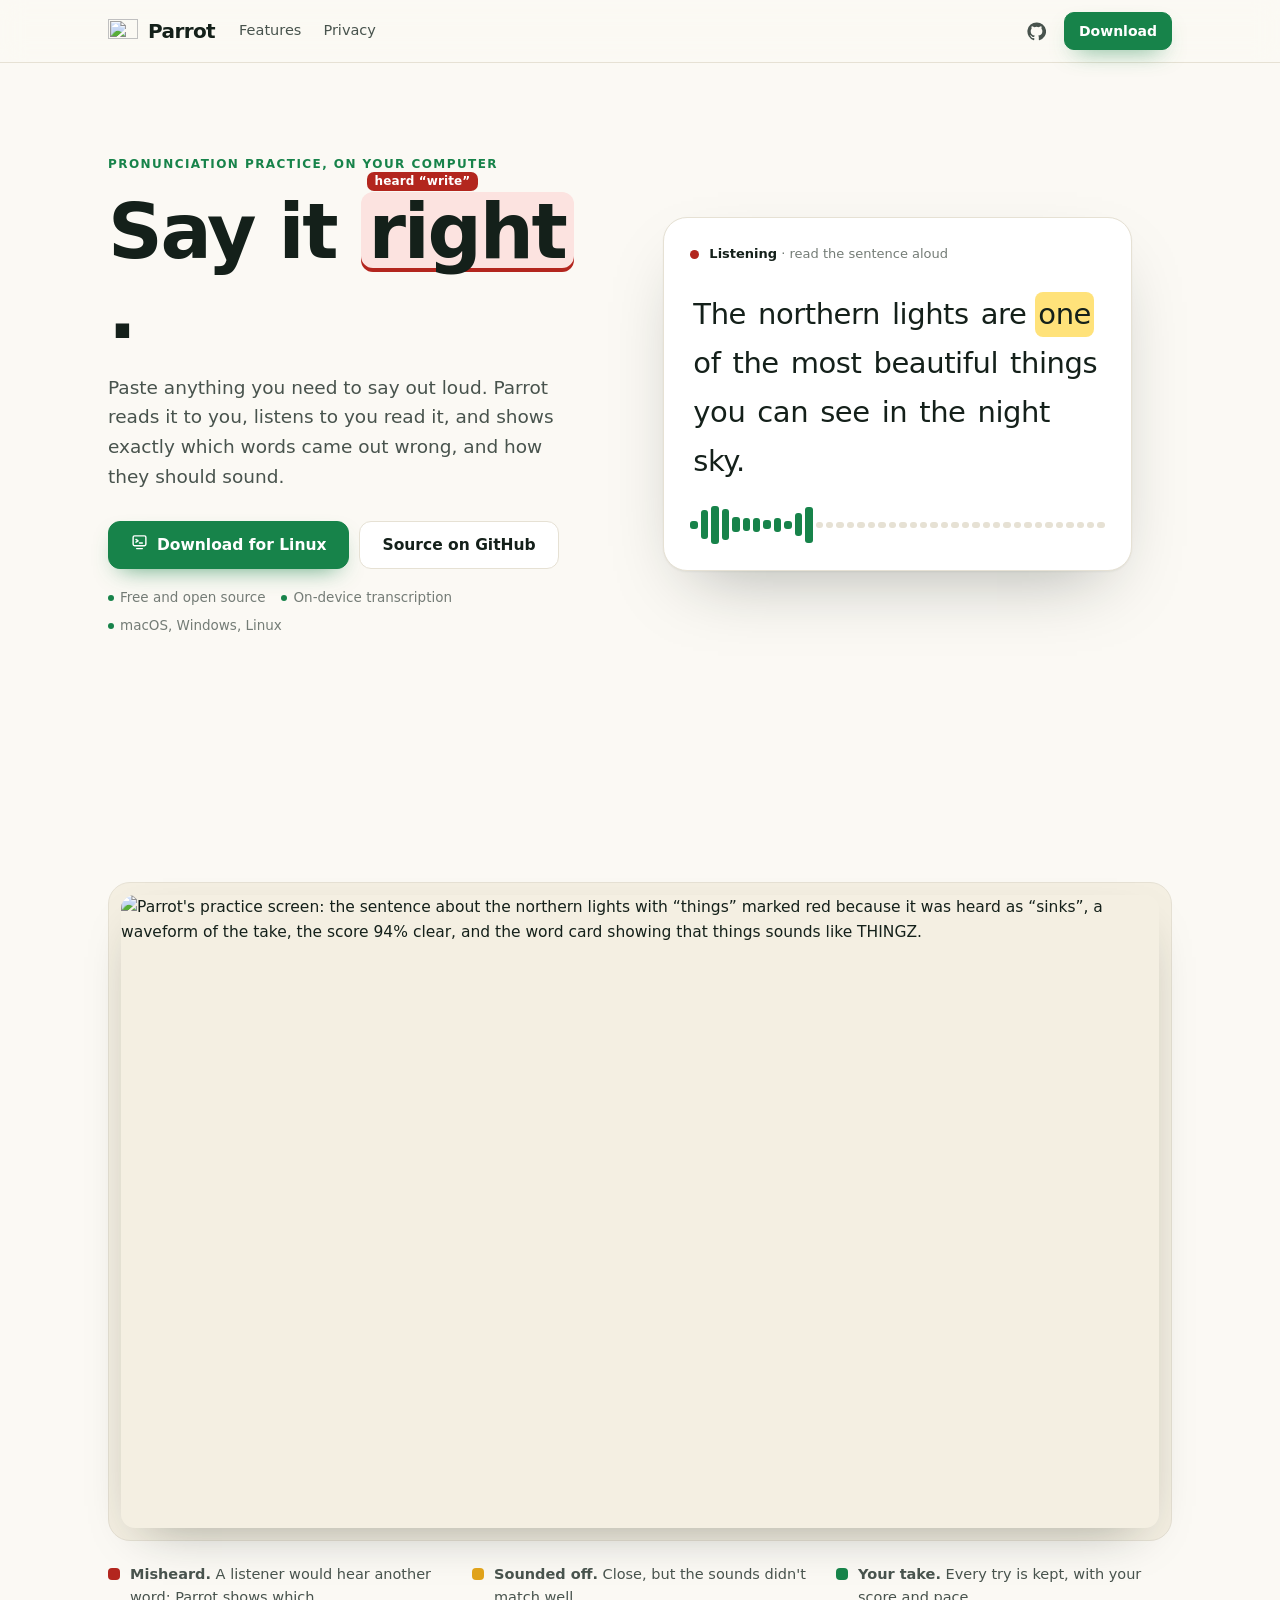
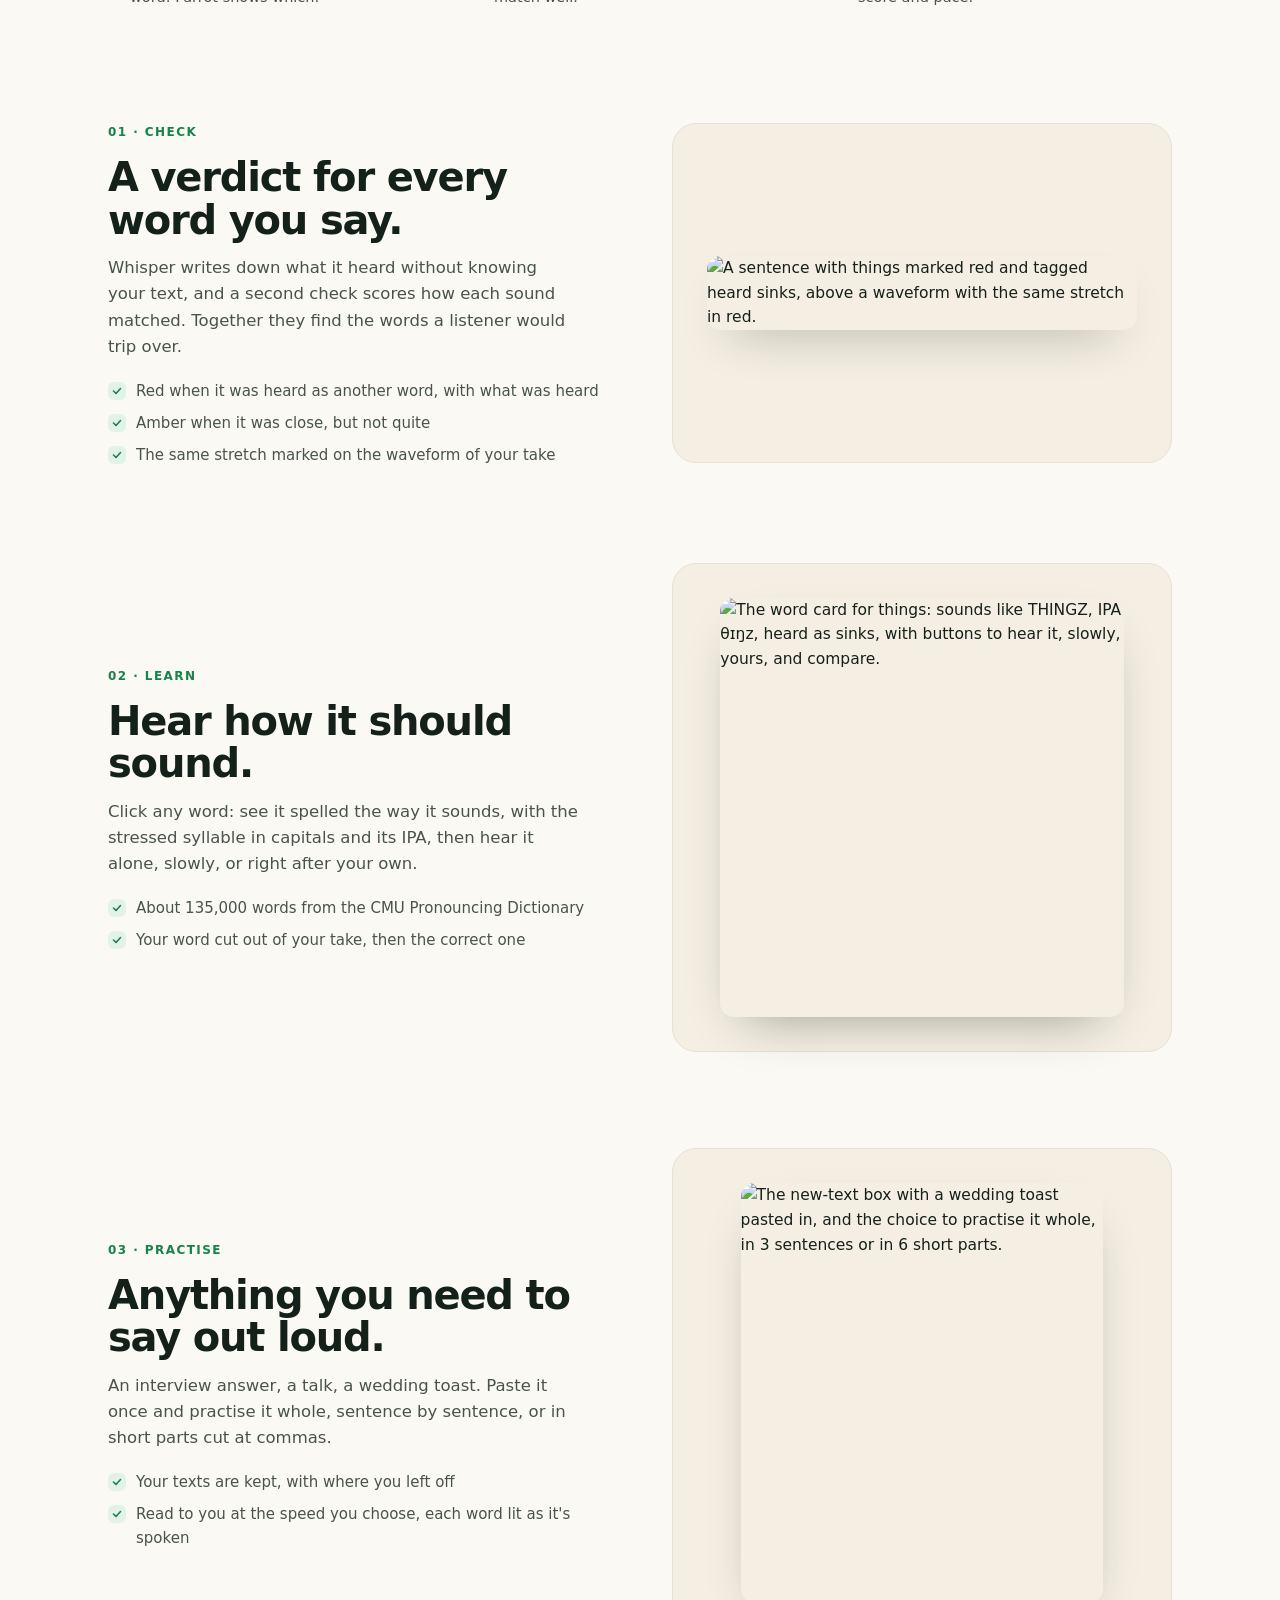
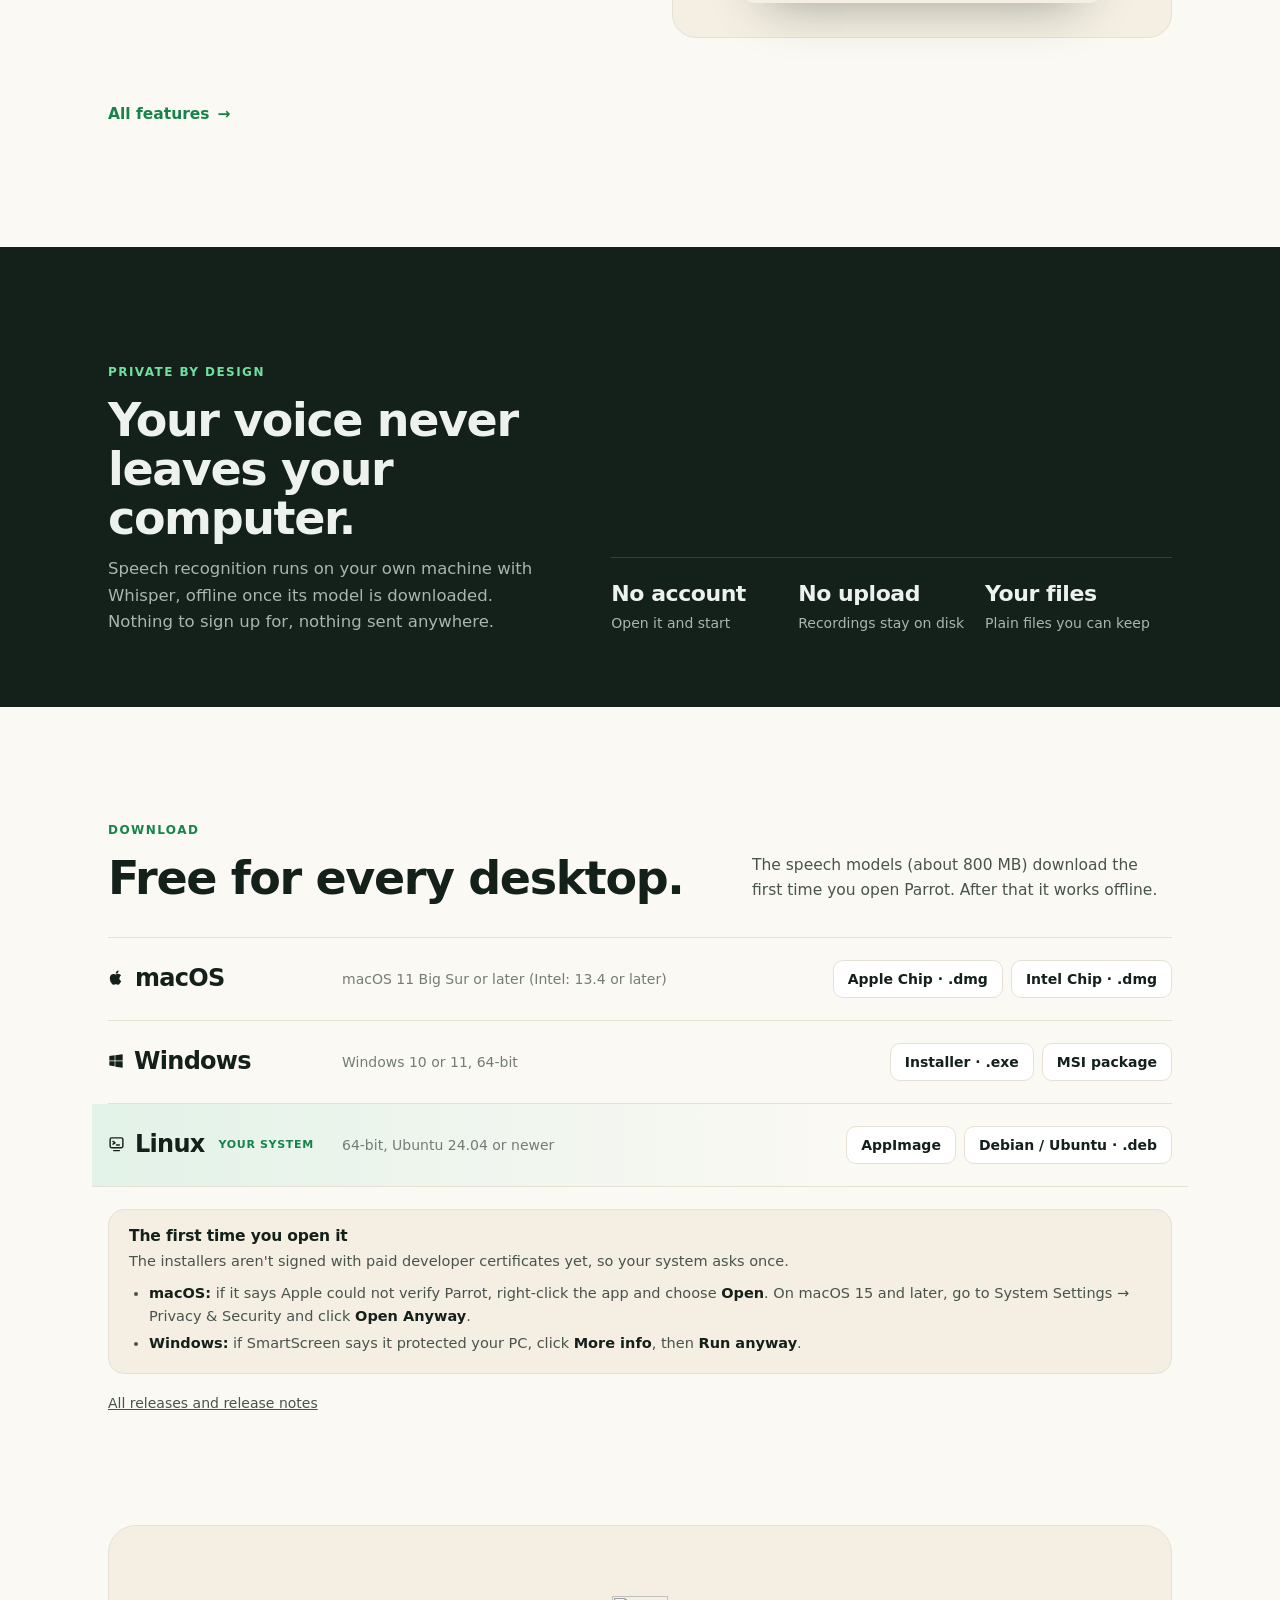
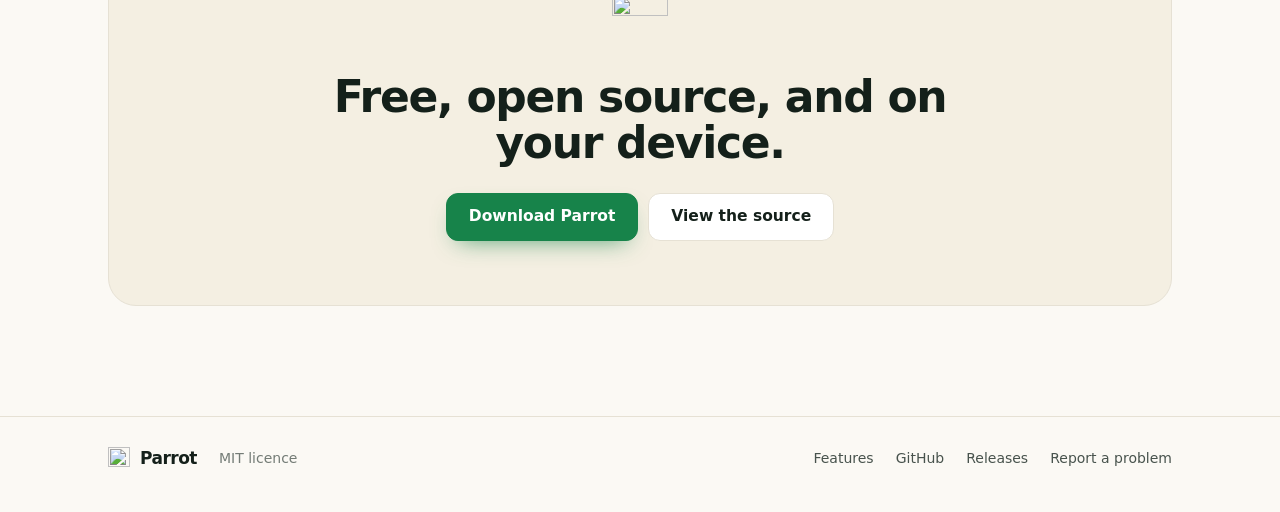
==== docs/index.html @ 2d0671bb "docs: Explain the first-open warnings on the site The installers are unsigned, so macOS Gatekeeper a" ====
<!doctype html>
<html lang="en">
<head>
<meta charset="utf-8">
<meta name="viewport" content="width=device-width, initial-scale=1">
<title>Parrot — say it right</title>
<meta name="description" content="Parrot is a free, open-source desktop app for practising spoken English. Paste any text, listen to it, read it aloud, and see which words came out wrong. On-device transcription, offline, on macOS, Windows and Linux.">
<meta property="og:title" content="Parrot — say it right">
<meta property="og:description" content="Read a text aloud and see which words came out wrong. Free, open source, on-device.">
<meta property="og:image" content="https://qwertymuzaffar.github.io/parrot/practice.webp">
<link rel="icon" type="image/png" href="favicon.png">
<link rel="apple-touch-icon" href="apple-touch-icon.png">
<link rel="preload" href="fonts/dm-sans.woff2" as="font" type="font/woff2" crossorigin>
<link rel="stylesheet" href="site.css?v=3">
</head>
<body>
<header class="nav">
  <div class="wrap">
    <a class="brand" href="./"><img src="logo.svg" width="30" height="30" alt=""> Parrot</a>
    <nav class="links" aria-label="Main">
      <a href="features/">Features</a>
      <a href="#private">Privacy</a>
    </nav>
    <div class="end">
      <a class="icon-link" href="https://github.com/qwertymuzaffar/parrot" aria-label="Parrot on GitHub">
        <svg width="19" height="19" viewBox="0 0 24 24" fill="currentColor" aria-hidden="true"><path d="M12 .5a11.5 11.5 0 0 0-3.64 22.41c.58.1.79-.25.79-.56v-2c-3.2.7-3.88-1.37-3.88-1.37-.53-1.33-1.28-1.69-1.28-1.69-1.05-.71.08-.7.08-.7 1.16.08 1.77 1.19 1.77 1.19 1.03 1.77 2.71 1.26 3.37.96.1-.75.4-1.26.73-1.55-2.56-.29-5.25-1.28-5.25-5.69 0-1.26.45-2.29 1.19-3.1-.12-.29-.52-1.46.11-3.05 0 0 .97-.31 3.17 1.18a11 11 0 0 1 5.77 0c2.2-1.49 3.17-1.18 3.17-1.18.63 1.59.23 2.76.11 3.05.74.81 1.19 1.84 1.19 3.1 0 4.42-2.69 5.39-5.26 5.68.41.36.78 1.06.78 2.14v3.17c0 .31.21.67.8.56A11.5 11.5 0 0 0 12 .5z"/></svg>
      </a>
      <a class="btn green small" href="#download">Download</a>
    </div>
  </div>
</header>

<main>
  <div class="wrap">
    <div class="hero">
      <div>
        <span class="eyebrow">Pronunciation practice, on your computer</span>
        <h1>Say it <span class="mark"><small>heard “write”</small>right</span>.</h1>
        <p class="sub">Paste anything you need to say out loud. Parrot reads it to you, listens to you read it, and shows exactly which words came out wrong, and how they should sound.</p>
        <div class="actions">
          <a class="btn green" id="main-download" href="#download"><span id="main-icon"></span><span id="main-label">Download Parrot</span></a>
          <a class="btn" href="https://github.com/qwertymuzaffar/parrot">Source on GitHub</a>
        </div>
        <div class="meta">
          <span><i></i>Free and open source</span>
          <span><i></i>On-device transcription</span>
          <span><i></i>macOS, Windows, Linux</span>
        </div>
      </div>

      <figure class="demo" id="demo" aria-label="A demo: a sentence is read aloud, the word things is heard as sinks and marked red, and Parrot shows that it sounds like THINGZ.">
        <div class="top">
          <span class="dot"></span>
          <span id="demo-status"><b>Listening</b> · read the sentence aloud</span>
          <span class="grow"></span>
          <span class="ring"><svg width="22" height="22" viewBox="0 0 36 36" aria-hidden="true"><circle cx="18" cy="18" r="15" fill="none" stroke="currentColor" stroke-opacity="0.15" stroke-width="4"/><circle id="demo-arc" cx="18" cy="18" r="15" fill="none" stroke="currentColor" stroke-width="4" stroke-linecap="round" stroke-dasharray="0 94.2" transform="rotate(-90 18 18)"/></svg><span id="demo-score">0%</span> clear</span>
        </div>
        <p class="sentence" id="demo-sentence"></p>
        <div class="bars" id="demo-bars" aria-hidden="true"></div>
        <div class="card" id="demo-card">
          <div class="h"><b>things</b><span class="pill">misheard</span></div>
          <div class="k">Sounds like</div>
          <div class="s"><strong>THINGZ</strong></div>
          <div class="ipa">/ˈθɪŋz/ · heard as “sinks”</div>
          <button type="button" id="demo-hear"><svg width="15" height="15" viewBox="0 0 24 24" fill="none" stroke="currentColor" stroke-width="2.2" stroke-linecap="round" stroke-linejoin="round" aria-hidden="true"><path d="M11 5 6 9H3v6h3l5 4z"/><path d="M15.5 8.5a5 5 0 0 1 0 7"/></svg> Hear it</button>
        </div>
      </figure>
    </div>
  </div>

  <div class="wave" aria-hidden="true"></div>

  <div class="wrap">
    <section class="shot">
      <div class="frame">
        <img src="practice.webp" width="2560" height="1560" alt="Parrot's practice screen: the sentence about the northern lights with “things” marked red because it was heard as “sinks”, a waveform of the take, the score 94% clear, and the word card showing that things sounds like THINGZ.">
      </div>
      <div class="legend">
        <div><i class="r"></i><span><b>Misheard.</b> A listener would hear another word: Parrot shows which.</span></div>
        <div><i class="a"></i><span><b>Sounded off.</b> Close, but the sounds didn't match well.</span></div>
        <div><i class="g"></i><span><b>Your take.</b> Every try is kept, with your score and pace.</span></div>
      </div>
    </section>

    <div class="rows">
      <div class="row">
        <div>
          <span class="eyebrow">01 · Check</span>
          <h2>A verdict for every word you say.</h2>
          <p>Whisper writes down what it heard without knowing your text, and a second check scores how each sound matched. Together they find the words a listener would trip over.</p>
          <ul>
            <li>Red when it was heard as another word, with what was heard</li>
            <li>Amber when it was close, but not quite</li>
            <li>The same stretch marked on the waveform of your take</li>
          </ul>
        </div>
        <div class="pic"><img src="features/words.webp" width="1194 1164" height="" alt="A sentence with things marked red and tagged heard sinks, above a waveform with the same stretch in red." loading="lazy"></div>
      </div>

      <div class="row flip">
        <div>
          <span class="eyebrow">02 · Learn</span>
          <h2>Hear how it should sound.</h2>
          <p>Click any word: see it spelled the way it sounds, with the stressed syllable in capitals and its IPA, then hear it alone, slowly, or right after your own.</p>
          <ul>
            <li>About 135,000 words from the CMU Pronouncing Dictionary</li>
            <li>Your word cut out of your take, then the correct one</li>
          </ul>
        </div>
        <div class="pic"><img src="features/sounds.webp" width="1014" height="1056" alt="The word card for things: sounds like THINGZ, IPA θɪŋz, heard as sinks, with buttons to hear it, slowly, yours, and compare." loading="lazy"></div>
      </div>

      <div class="row">
        <div>
          <span class="eyebrow">03 · Practise</span>
          <h2>Anything you need to say out loud.</h2>
          <p>An interview answer, a talk, a wedding toast. Paste it once and practise it whole, sentence by sentence, or in short parts cut at commas.</p>
          <ul>
            <li>Your texts are kept, with where you left off</li>
            <li>Read to you at the speed you choose, each word lit as it's spoken</li>
          </ul>
        </div>
        <div class="pic"><img src="features/texts.webp" width="1332" height="1542" alt="The new-text box with a wedding toast pasted in, and the choice to practise it whole, in 3 sentences or in 6 short parts." loading="lazy"></div>
      </div>
    </div>
    <a class="more" href="features/">All features <span aria-hidden="true">→</span></a>
  </div>

  <section class="band" id="private">
    <div class="wave" aria-hidden="true"></div>
    <div class="wrap">
      <div>
        <span class="eyebrow">Private by design</span>
        <h2>Your voice never leaves your computer.</h2>
        <p>Speech recognition runs on your own machine with Whisper, offline once its model is downloaded. Nothing to sign up for, nothing sent anywhere.</p>
      </div>
      <div class="facts">
        <div><b>No account</b><span>Open it and start</span></div>
        <div><b>No upload</b><span>Recordings stay on disk</span></div>
        <div><b>Your files</b><span>Plain files you can keep</span></div>
      </div>
    </div>
  </section>

  <div class="wrap">
    <section class="download" id="download">
      <div class="head">
        <div>
          <span class="eyebrow">Download</span>
          <h2>Free for every desktop.</h2>
        </div>
        <p>The speech models (about 800 MB) download the first time you open Parrot. After that it works offline.</p>
      </div>
      <div class="os-list">
        <div class="os-row" data-os="mac">
          <h3><span data-icon="mac"></span>macOS<span class="you">your system</span></h3>
          <span class="req">macOS 11 Big Sur or later (Intel: 13.4 or later)</span>
          <span class="files">
            <a class="btn small" data-asset="mac-arm" href="https://github.com/qwertymuzaffar/parrot/releases/latest/download/Parrot-macOS-Apple-chip.dmg" download>Apple Chip · .dmg</a>
            <a class="btn small" data-asset="mac-intel" href="https://github.com/qwertymuzaffar/parrot/releases/latest/download/Parrot-macOS-Intel.dmg" download>Intel Chip · .dmg</a>
          </span>
        </div>
        <div class="os-row" data-os="windows">
          <h3><span data-icon="windows"></span>Windows<span class="you">your system</span></h3>
          <span class="req">Windows 10 or 11, 64-bit</span>
          <span class="files">
            <a class="btn small" data-asset="win-exe" href="https://github.com/qwertymuzaffar/parrot/releases/latest/download/Parrot-Windows-setup.exe" download>Installer · .exe</a>
            <a class="btn small" data-asset="win-msi" href="https://github.com/qwertymuzaffar/parrot/releases/latest/download/Parrot-Windows.msi" download>MSI package</a>
          </span>
        </div>
        <div class="os-row" data-os="linux">
          <h3><span data-icon="linux"></span>Linux<span class="you">your system</span></h3>
          <span class="req">64-bit, Ubuntu 24.04 or newer</span>
          <span class="files">
            <a class="btn small" data-asset="linux-appimage" href="https://github.com/qwertymuzaffar/parrot/releases/latest/download/Parrot-Linux.AppImage" download>AppImage</a>
            <a class="btn small" data-asset="linux-deb" href="https://github.com/qwertymuzaffar/parrot/releases/latest/download/Parrot-Linux.deb" download>Debian / Ubuntu · .deb</a>
          </span>
        </div>
      </div>
      <div class="first-open">
        <h3>The first time you open it</h3>
        <p>The installers aren't signed with paid developer certificates yet, so your system asks once.</p>
        <ul>
          <li><b>macOS:</b> if it says Apple could not verify Parrot, right-click the app and choose <b>Open</b>. On macOS 15 and later, go to System Settings → Privacy &amp; Security and click <b>Open Anyway</b>.</li>
          <li><b>Windows:</b> if SmartScreen says it protected your PC, click <b>More info</b>, then <b>Run anyway</b>.</li>
        </ul>
      </div>
      <p class="release-note" id="release-note">All releases and source code are on <a href="https://github.com/qwertymuzaffar/parrot/releases">GitHub</a>.</p>
    </section>

    <div class="closing">
      <img src="logo.svg" width="56" height="56" alt="">
      <h2>Free, open source, and on your device.</h2>
      <div class="actions">
        <a class="btn green" href="#download">Download Parrot</a>
        <a class="btn" href="https://github.com/qwertymuzaffar/parrot">View the source</a>
      </div>
    </div>
  </div>
</main>

<footer>
  <div class="wrap">
    <a class="brand" href="./"><img src="logo.svg" width="22" height="22" alt=""> Parrot</a>
    <span>MIT licence</span>
    <span class="grow"></span>
    <a href="features/">Features</a>
    <a href="https://github.com/qwertymuzaffar/parrot">GitHub</a>
    <a href="https://github.com/qwertymuzaffar/parrot/releases">Releases</a>
    <a href="https://github.com/qwertymuzaffar/parrot/issues">Report a problem</a>
  </div>
</footer>

<script>
// The live demo: a try of one sentence, played on a loop. Click a word (or Hear it) to hear it.
(function () {
  var text = 'The northern lights are one of the most beautiful things you can see in the night sky.'.split(' ');
  var WRONG = 9, OFF = 8, N = 40;
  var demo = document.getElementById('demo');
  var sentence = document.getElementById('demo-sentence');
  var bars = document.getElementById('demo-bars');
  var status = document.getElementById('demo-status');
  var arc = document.getElementById('demo-arc');
  var score = document.getElementById('demo-score');
  var words = text.map(function (w, i) {
    var s = document.createElement('span');
    s.className = 'w';
    s.textContent = w;
    if (i === WRONG) { var t = document.createElement('span'); t.className = 'tag'; t.textContent = 'heard “sinks”'; s.appendChild(t); }
    s.onclick = function () { say(w.replace(/[.,]/g, '')); };
    sentence.appendChild(s);
    return s;
  });
  var bar = [];
  for (var i = 0; i < N; i++) { var b = document.createElement('span'); bars.appendChild(b); bar.push(b); }
  function say(w) {
    if (!('speechSynthesis' in window)) return;
    speechSynthesis.cancel();
    var u = new SpeechSynthesisUtterance(w); u.lang = 'en-US'; u.rate = 0.85;
    speechSynthesis.speak(u);
  }
  document.getElementById('demo-hear').onclick = function () { say('things'); };

  var timers = [];
  function later(ms, f) { timers.push(setTimeout(f, ms)); }
  var final = bar.map(function (_, i) { return 8 + Math.round(Math.abs(Math.sin(i * 0.7) * Math.cos(i * 0.23)) * 34); });

  function showResult() {
    demo.classList.add('done');
    words.forEach(function (w) { w.classList.remove('now'); });
    words[OFF].classList.add('unclear');
    words[WRONG].classList.add('wrong');
    bar.forEach(function (b, i) {
      b.style.height = final[i] + 'px';
      b.className = i >= 18 && i <= 20 ? 'bad' : i >= 15 && i <= 17 ? 'off' : 'took';
    });
    status.innerHTML = '<b>Your take</b> · 157 words a minute';
    var p = 0;
    var tick = setInterval(function () {
      p = Math.min(94, p + 4);
      score.textContent = p + '%';
      arc.setAttribute('stroke-dasharray', (94.2 * p / 100).toFixed(1) + ' 94.2');
      if (p >= 94) clearInterval(tick);
    }, 30);
  }

  function play() {
    timers.forEach(clearTimeout); timers = [];
    demo.classList.remove('done', 'carded');
    words.forEach(function (w) { w.className = 'w'; });
    bar.forEach(function (b) { b.className = ''; b.style.height = '6px'; });
    status.innerHTML = '<b>Listening</b> · read the sentence aloud';
    score.textContent = '0%'; arc.setAttribute('stroke-dasharray', '0 94.2');
    var step = 330;
    words.forEach(function (w, i) {
      later(600 + i * step, function () {
        words.forEach(function (x) { x.classList.remove('now'); });
        w.classList.add('now');
        var upto = Math.round(((i + 1) / words.length) * N);
        for (var k = 0; k < upto; k++) { bar[k].className = 'live'; bar[k].style.height = final[k] + 'px'; }
      });
    });
    var end = 600 + words.length * step;
    later(end, function () { words.forEach(function (x) { x.classList.remove('now'); }); status.innerHTML = '<b>Checking</b> · listening to your take…'; });
    later(end + 900, showResult);
    later(end + 2000, function () { demo.classList.add('carded'); });
    later(end + 8000, play);
  }

  if (window.matchMedia('(prefers-reduced-motion: reduce)').matches) { showResult(); demo.classList.add('carded'); }
  else play();
})();

// The download buttons follow the visitor's system. Each links to a fixed file name in the latest release (the release
// workflow uploads them), so downloads work without asking the GitHub API first.
(function () {
  var icons = {
    mac: '<svg width="17" height="17" viewBox="0 0 24 24" fill="currentColor" aria-hidden="true"><path d="M16.4 12.8c0-2.6 2.1-3.8 2.2-3.9-1.2-1.8-3.1-2-3.7-2-1.6-.2-3.1.9-3.9.9-.8 0-2-.9-3.4-.9-1.7 0-3.3 1-4.2 2.6-1.8 3.1-.5 7.7 1.3 10.2.8 1.2 1.8 2.6 3.1 2.5 1.3-.1 1.7-.8 3.2-.8s1.9.8 3.2.8c1.3 0 2.2-1.2 3-2.4.9-1.4 1.3-2.7 1.3-2.8 0 0-2.6-1-2.6-4.2zM13.9 5.2c.7-.8 1.2-2 1-3.2-1 .1-2.2.7-2.9 1.5-.6.7-1.2 1.9-1.1 3 1.2.1 2.3-.5 3-1.3z"/></svg>',
    windows: '<svg width="16" height="16" viewBox="0 0 24 24" fill="currentColor" aria-hidden="true"><path d="M2 4.5 10 3.4v7.8H2zM11 3.3 22 2v9.2H11zM2 12.2h8V20l-8-1.1zM11 12.2h11V22l-11-1.5z"/></svg>',
    linux: '<svg width="17" height="17" viewBox="0 0 24 24" fill="none" stroke="currentColor" stroke-width="2" stroke-linecap="round" stroke-linejoin="round" aria-hidden="true"><rect x="3" y="4" width="18" height="14" rx="2"/><path d="m7 9 3 2-3 2M12 14h4M8 22h8"/></svg>'
  };
  var names = { mac: 'macOS', windows: 'Windows', linux: 'Linux' };
  document.querySelectorAll('[data-icon]').forEach(function (el) { el.innerHTML = icons[el.dataset.icon]; });
  var ua = navigator.userAgent;
  var os = /Win/i.test(ua) ? 'windows' : /Linux|X11/i.test(ua) && !/Android/i.test(ua) ? 'linux' : 'mac';
  document.querySelectorAll('.os-row').forEach(function (r) { r.classList.toggle('me', r.dataset.os === os); });
  document.getElementById('main-icon').innerHTML = icons[os];
  document.getElementById('main-label').textContent = 'Download for ' + names[os];

  var mine = document.querySelector('.os-row[data-os="' + os + '"] a[data-asset][href]');
  if (mine) { document.getElementById('main-download').href = mine.href; document.getElementById('main-download').setAttribute('download', ''); }

  fetch('https://api.github.com/repos/qwertymuzaffar/parrot/releases/latest')
    .then(function (r) { if (!r.ok) throw new Error(r.status); return r.json(); })
    .then(function (rel) {
      document.getElementById('release-note').innerHTML = 'Version ' + rel.tag_name.replace(/^v/, '') + ', released ' +
        new Date(rel.published_at).toLocaleDateString(undefined, { day: 'numeric', month: 'long', year: 'numeric' }) +
        ' · <a href="' + rel.html_url + '">Release notes</a> · <a href="https://github.com/qwertymuzaffar/parrot/releases">All releases</a>';
    })
    .catch(function () {
      document.getElementById('release-note').innerHTML = '<a href="https://github.com/qwertymuzaffar/parrot/releases">All releases and release notes</a>';
    });
})();
</script>
</body>
</html>
---- docs/site.css ----
/* Parrot's site. The look comes from the logo: the cream of its tile, its green sound bars, and the red of a word
   that came out wrong. Quiet type (DM Sans, served with the site: no third-party requests), thin lines and one
   strong button; the product shows itself in a live demo. */

@font-face {
  font-family: 'DM Sans';
  src: url('fonts/dm-sans.woff2') format('woff2');
  font-weight: 100 1000;
  font-display: swap;
}

:root {
  --bg: #fbf9f4;
  --cream: #f4efe2;
  --surface: #ffffff;
  --ink: #14201a;
  --ink-2: #48534d;
  --muted: #747c76;
  --line: #e6e1d4;
  --green: #17834a;
  --green-ink: #ffffff;
  --green-soft: #e3f2e8;
  --red: #b3261e;
  --red-soft: #fce3e0;
  --amber: #e0a21a;
  --amber-soft: #fdf0cf;
  --now: #ffe27a;
  --band: #14201a;
  --band-ink: #eef2ee;
  --band-2: #a9b6ae;
  --display: 'DM Sans', system-ui, sans-serif;
  --font: 'DM Sans', system-ui, -apple-system, sans-serif;
  --mono: ui-monospace, SFMono-Regular, Menlo, monospace;
  color-scheme: light;
}
@media (prefers-color-scheme: dark) {
  :root {
    --bg: #0f1411;
    --cream: #161c18;
    --surface: #1b221d;
    --ink: #ecefec;
    --ink-2: #b6bfb9;
    --muted: #8a938d;
    --line: #2a322d;
    --green: #3cc777;
    --green-ink: #06200f;
    --green-soft: #16301f;
    --red: #ff8a80;
    --red-soft: #401b18;
    --amber: #e0a21a;
    --amber-soft: #3a2c0e;
    --band: #0a0d0b;
    --band-ink: #ecefec;
    --band-2: #8a938d;
    color-scheme: dark;
  }
}

* { box-sizing: border-box; }
html { scroll-behavior: smooth; }
body { margin: 0; background: var(--bg); color: var(--ink); font: 15.5px/1.6 var(--font); -webkit-font-smoothing: antialiased; }
a { color: inherit; }
img { display: block; max-width: 100%; height: auto; }
h1, h2, h3 { font-family: var(--display); font-weight: 600; letter-spacing: -0.03em; margin: 0; line-height: 1.06; }
.wrap { max-width: 1120px; margin: 0 auto; padding: 0 16px; }
@media (min-width: 720px) { .wrap { padding: 0 28px; } }
.eyebrow { display: inline-flex; align-items: center; gap: 8px; font-size: 12px; letter-spacing: 0.12em; text-transform: uppercase; color: var(--green); font-weight: 600; }
.sub { color: var(--ink-2); font-size: 17px; }

/* nav */
.nav { position: sticky; top: 0; z-index: 10; background: color-mix(in srgb, var(--bg) 85%, transparent); backdrop-filter: saturate(1.3) blur(12px); -webkit-backdrop-filter: saturate(1.3) blur(12px); border-bottom: 1px solid var(--line); }
.nav .wrap { display: flex; align-items: center; gap: 24px; height: 62px; }
.brand { display: flex; align-items: center; gap: 10px; text-decoration: none; font-family: var(--display); font-weight: 650; font-size: 20px; letter-spacing: -0.03em; }
.nav .links { display: flex; gap: 22px; }
.nav .links a { text-decoration: none; color: var(--ink-2); font-size: 14.5px; }
.nav .links a:hover, .nav .links a[aria-current] { color: var(--ink); }
.nav .end { margin-left: auto; display: flex; align-items: center; gap: 8px; }
.icon-link { display: grid; place-items: center; width: 38px; height: 38px; border-radius: 10px; color: var(--ink-2); }
.icon-link:hover { background: var(--cream); color: var(--ink); }
@media (max-width: 600px) { .nav .links { display: none; } }

/* buttons */
.btn { display: inline-flex; align-items: center; justify-content: center; gap: 9px; height: 48px; padding: 0 22px; border-radius: 12px; font-weight: 600; font-size: 15.5px; text-decoration: none; border: 1px solid var(--line); background: var(--surface); color: var(--ink); white-space: nowrap; transition: transform 0.15s, filter 0.15s, border-color 0.15s; cursor: pointer; }
.btn:hover { border-color: color-mix(in srgb, var(--ink) 30%, var(--line)); }
.btn.green { background: var(--green); border-color: var(--green); color: var(--green-ink); box-shadow: 0 10px 24px -12px color-mix(in srgb, var(--green) 80%, transparent); }
.btn.green:hover { filter: brightness(1.06); transform: translateY(-1px); }
.btn.small { height: 38px; padding: 0 14px; font-size: 14px; border-radius: 10px; }
.btn.dark { background: var(--ink); border-color: var(--ink); color: var(--bg); }

/* hero: words on the left, the live demo on the right */
.hero { display: grid; grid-template-columns: minmax(0, 1fr); gap: 48px; align-items: center; padding: 64px 0 40px; }
@media (min-width: 980px) { .hero { grid-template-columns: minmax(0, 0.92fr) minmax(0, 1.08fr); padding: 88px 0 150px; } }
.hero h1 { font-size: clamp(46px, 6.6vw, 76px); margin-top: 16px; }
.hero .sub { margin: 20px 0 0; max-width: 470px; font-size: clamp(16.5px, 1.8vw, 18.5px); }
.hero .actions { display: flex; flex-wrap: wrap; gap: 10px; margin-top: 30px; }
.hero .meta { display: flex; flex-wrap: wrap; gap: 6px 16px; margin-top: 18px; font-size: 13.5px; color: var(--muted); }
.hero .meta span { display: inline-flex; align-items: center; gap: 6px; }
.hero .meta i { width: 6px; height: 6px; border-radius: 50%; background: var(--green); }
.mark { position: relative; display: inline-block; background: var(--red-soft); box-shadow: inset 0 -4px 0 var(--red); border-radius: 12px; padding: 0 8px; }
.mark small { position: absolute; left: 6px; top: -20px; font: 600 12px/1.6 var(--font); letter-spacing: 0.01em; color: #fff; background: var(--red); border-radius: 7px; padding: 0 8px; white-space: nowrap; }
@media (prefers-color-scheme: dark) { .mark small { color: #2a0a08; } }

/* the live demo: the app's sentence card, playing a try */
.demo { position: relative; background: var(--surface); border: 1px solid var(--line); border-radius: 24px; padding: 26px 26px 22px; box-shadow: 0 1px 2px rgba(20, 32, 26, 0.05), 0 30px 70px -30px rgba(20, 32, 26, 0.35); }
.demo .top { display: flex; align-items: center; gap: 10px; font-size: 13px; color: var(--muted); min-height: 22px; }
.demo .top .dot { width: 9px; height: 9px; border-radius: 50%; background: var(--red); animation: blink 1s infinite; }
.demo .top b { color: var(--ink); font-weight: 600; }
.demo .top .grow { flex: 1; }
.demo .ring { display: none; align-items: center; gap: 8px; font-weight: 600; color: var(--green); }
.demo.done .ring { display: inline-flex; }
.demo.done .top .dot { display: none; }
@keyframes blink { 50% { opacity: 0.25; } }
.demo .sentence { font-family: var(--display); font-size: clamp(22px, 2.5vw, 29px); font-weight: 500; line-height: 1.55; letter-spacing: -0.015em; margin: 26px 0 18px; display: flex; flex-wrap: wrap; gap: 4px 6px; }
.demo .w { position: relative; border-radius: 8px; padding: 0 3px; cursor: pointer; transition: background 0.15s, box-shadow 0.15s; }
.demo .w:hover { background: var(--cream); }
.demo .w.now { background: var(--now); color: #14201a; }
.demo .w.unclear { background: var(--amber-soft); box-shadow: inset 0 -3px 0 var(--amber); }
.demo .w.wrong { background: var(--red-soft); box-shadow: inset 0 -3px 0 var(--red); }
.demo .w .tag { position: absolute; left: -2px; top: -17px; font: 700 11px/1.5 var(--font); color: #fff; background: var(--red); border-radius: 6px; padding: 0 7px; white-space: nowrap; opacity: 0; transform: translateY(4px); transition: opacity 0.25s, transform 0.25s; pointer-events: none; }
.demo .w.wrong .tag { opacity: 1; transform: none; }
@media (prefers-color-scheme: dark) { .demo .w .tag { color: #2a0a08; } }
.demo .bars { display: flex; align-items: center; gap: 3px; height: 46px; }
.demo .bars span { flex: 1; min-width: 2px; height: 6px; border-radius: 3px; background: var(--line); transition: height 0.12s, background 0.3s; }
.demo .bars span.live { background: var(--green); }
.demo .bars span.took { background: color-mix(in srgb, var(--muted) 45%, var(--line)); }
.demo .bars span.bad { background: var(--red); }
.demo .bars span.off { background: var(--amber); }
.demo .card { position: absolute; right: 22px; top: calc(100% - 22px); width: 250px; background: var(--surface); border: 1px solid var(--line); border-radius: 18px; padding: 16px 18px; box-shadow: 0 24px 50px -20px rgba(20, 32, 26, 0.45); opacity: 0; transform: translateY(10px) scale(0.98); transition: opacity 0.3s, transform 0.3s; pointer-events: none; }
.demo.carded .card { opacity: 1; transform: none; pointer-events: auto; }
.demo .card .h { display: flex; align-items: center; gap: 8px; }
.demo .card .h b { font-family: var(--display); font-size: 24px; letter-spacing: -0.02em; }
.demo .card .pill { font-size: 11.5px; font-weight: 700; color: var(--red); background: var(--red-soft); border-radius: 99px; padding: 1px 8px; }
.demo .card .k { margin-top: 8px; font-size: 11px; letter-spacing: 0.08em; text-transform: uppercase; color: var(--muted); font-weight: 600; }
.demo .card .s { font-size: 21px; font-weight: 500; }
.demo .card .s strong { color: var(--green); font-weight: 800; }
.demo .card .ipa { color: var(--muted); font-size: 14px; }
.demo .card button { margin-top: 10px; width: 100%; height: 38px; border-radius: 10px; border: 0; background: var(--green); color: var(--green-ink); font: 600 14px var(--font); display: inline-flex; align-items: center; justify-content: center; gap: 8px; cursor: pointer; }
@media (max-width: 979px) { .demo { margin-bottom: 170px; } .demo .card { right: 12px; } }

/* the logo's sound bars, as a divider */
.wave { height: 40px; background: url('wave.svg') center / 100% 100% no-repeat; opacity: 0.8; }

/* the real app */
.shot { padding: 56px 0 0; }
.shot .frame { border-radius: 22px; padding: 12px; background: var(--cream); border: 1px solid var(--line); }
.shot .frame img { border-radius: 14px; box-shadow: 0 20px 50px -24px rgba(20, 32, 26, 0.4); }
.legend { display: grid; grid-template-columns: repeat(auto-fit, minmax(220px, 1fr)); gap: 14px 28px; margin-top: 22px; font-size: 14.5px; color: var(--ink-2); }
.legend div { display: flex; gap: 10px; align-items: baseline; }
.legend i { flex-shrink: 0; width: 12px; height: 12px; border-radius: 4px; transform: translateY(1px); }
.legend .r { background: var(--red); } .legend .a { background: var(--amber); } .legend .g { background: var(--green); }

/* features as alternating rows */
.rows { padding-top: 110px; display: flex; flex-direction: column; gap: 96px; }
.row { display: grid; grid-template-columns: minmax(0, 1fr); gap: 32px; align-items: center; }
@media (min-width: 900px) { .row { grid-template-columns: minmax(0, 1fr) minmax(0, 1fr); gap: 64px; } .row.flip .pic { order: 2; } }
.row h2 { font-size: clamp(30px, 3.6vw, 40px); margin-top: 12px; }
.row p { color: var(--ink-2); margin: 14px 0 0; font-size: 16.5px; max-width: 470px; }
.row ul { list-style: none; padding: 0; margin: 18px 0 0; display: flex; flex-direction: column; gap: 8px; color: var(--ink-2); font-size: 15px; }
.row li { display: flex; gap: 10px; }
.row li::before { content: ''; flex-shrink: 0; width: 18px; height: 18px; margin-top: 3px; border-radius: 6px; background: var(--green-soft) url("data:image/svg+xml,%3Csvg xmlns='http://www.w3.org/2000/svg' viewBox='0 0 24 24' fill='none' stroke='%2317834a' stroke-width='3.2' stroke-linecap='round' stroke-linejoin='round'%3E%3Cpath d='m5 12 5 5 9-10'/%3E%3C/svg%3E") center / 12px no-repeat; }
.row .pic { background: var(--cream); border: 1px solid var(--line); border-radius: 24px; padding: 34px; display: grid; place-items: center; min-height: 340px; }
.row .pic img { max-height: 420px; width: auto; border-radius: 14px; box-shadow: 0 22px 50px -26px rgba(20, 32, 26, 0.45); }
.more { display: inline-flex; align-items: center; gap: 8px; margin-top: 64px; font-weight: 600; text-decoration: none; color: var(--green); }
.more:hover { text-decoration: underline; }

/* private by design */
.band { margin-top: 120px; background: var(--band); color: var(--band-ink); }
.band .wrap { padding-top: 72px; padding-bottom: 72px; display: grid; grid-template-columns: minmax(0, 1fr); gap: 36px; }
@media (min-width: 900px) { .band .wrap { grid-template-columns: minmax(0, 1fr) minmax(0, 1.2fr); align-items: end; } }
.band .eyebrow { color: #6fe09e; }
.band h2 { font-size: clamp(32px, 4.2vw, 46px); margin-top: 12px; color: var(--band-ink); }
.band p { color: var(--band-2); margin: 14px 0 0; font-size: 16.5px; max-width: 440px; }
.facts { display: grid; grid-template-columns: repeat(auto-fit, minmax(160px, 1fr)); gap: 0; border-top: 1px solid rgba(255, 255, 255, 0.14); }
.facts div { padding: 18px 18px 0 0; }
.facts b { display: block; font-family: var(--display); font-size: 22px; font-weight: 600; letter-spacing: -0.02em; }
.facts span { color: var(--band-2); font-size: 14px; }
.band .wave { margin-top: 0; opacity: 0.5; }

/* download */
.download { padding-top: 110px; }
.download .head { display: flex; flex-wrap: wrap; align-items: end; justify-content: space-between; gap: 16px; }
.download h2 { font-size: clamp(32px, 4.2vw, 46px); margin-top: 12px; }
.download .head p { color: var(--ink-2); margin: 0; max-width: 420px; }
.os-list { margin-top: 34px; display: flex; flex-direction: column; border-top: 1px solid var(--line); }
.os-row { display: grid; grid-template-columns: minmax(0, 1fr); gap: 14px; align-items: center; padding: 22px 0; border-bottom: 1px solid var(--line); }
@media (min-width: 760px) { .os-row { grid-template-columns: 220px minmax(0, 1fr) auto; } }
.os-row h3 { display: flex; align-items: center; gap: 10px; font-size: 24px; }
.os-row .req { color: var(--muted); font-size: 14px; }
.os-row .files { display: flex; flex-wrap: wrap; gap: 8px; }
.os-row.me { background: linear-gradient(90deg, var(--green-soft), transparent 70%); margin: 0 -16px; padding-left: 16px; padding-right: 16px; border-radius: 0; }
.os-row.me .you { display: inline-block; }
.you { display: none; font-size: 11px; font-weight: 700; letter-spacing: 0.06em; text-transform: uppercase; color: var(--green); margin-left: 4px; }
.first-open { margin-top: 22px; padding: 18px 20px; background: var(--cream); border: 1px solid var(--line); border-radius: 16px; font-size: 14.5px; color: var(--ink-2); }
.first-open h3 { font-family: var(--font); font-size: 15.5px; letter-spacing: -0.01em; color: var(--ink); }
.first-open p { margin: 6px 0 0; }
.first-open ul { margin: 8px 0 0; padding-left: 20px; }
.first-open li + li { margin-top: 4px; }
.first-open b { color: var(--ink); font-weight: 600; }
.release-note { margin-top: 18px; font-size: 14px; color: var(--muted); }
.release-note a { color: var(--ink-2); }

/* closing */
.closing { margin-top: 110px; text-align: center; padding: 70px 24px 64px; background: var(--cream); border: 1px solid var(--line); border-radius: 28px; display: flex; flex-direction: column; align-items: center; }
.closing img { margin-bottom: 22px; }
.closing h2 { font-size: clamp(30px, 4.2vw, 44px); max-width: 640px; }
.closing .actions { display: flex; flex-wrap: wrap; justify-content: center; gap: 10px; margin-top: 26px; }

/* features page: cards with the app on a colour field */
.page-head { padding: 72px 0 0; }
.page-head h1 { font-size: clamp(42px, 6vw, 60px); margin-top: 14px; }
.page-head .sub { margin-top: 16px; max-width: 560px; }
.cards { display: grid; grid-template-columns: repeat(auto-fit, minmax(320px, 1fr)); gap: 18px; margin-top: 46px; }
.card { border: 1px solid var(--line); border-radius: 22px; overflow: hidden; display: flex; flex-direction: column; background: var(--surface); }
.card .text { padding: 24px 24px 22px; }
.card .ico { width: 36px; height: 36px; border-radius: 10px; background: var(--green-soft); color: var(--green); display: grid; place-items: center; }
.card h3 { font-family: var(--font); font-weight: 600; letter-spacing: -0.01em; font-size: 16.5px; margin-top: 16px; }
.card p { color: var(--muted); margin: 6px 0 0; font-size: 14.5px; }
.card .art { position: relative; height: 300px; display: flex; align-items: flex-end; justify-content: center; padding: 0 28px; overflow: hidden; --amt: 100%;
  background: linear-gradient(165deg, color-mix(in srgb, var(--tint) var(--amt), var(--cream)) 0%, var(--cream) 82%); }
@media (prefers-color-scheme: dark) { .card .art { --amt: 22%; } }
/* the logo's sound bars, faint behind each picture */
.card .art::before { content: ''; position: absolute; left: 0; right: 0; top: 50%; height: 46px; transform: translateY(-50%); background: url('wave.svg') center / 100% 100% no-repeat; opacity: 0.35; }
.card .art img { position: relative; max-height: 268px; width: auto; border-radius: 14px 14px 0 0; box-shadow: 0 -2px 28px rgba(20, 32, 26, 0.16); margin-bottom: -8px; }
.card .art.middle { align-items: center; }
.card .art.middle img { border-radius: 14px; margin: 0; max-height: 250px; max-width: 100%; }
/* a soft tint per feature, fading into the cream of the logo's tile */
.art.coral { --tint: #f8d3c6; }
.art.green { --tint: #cfecd9; }
.art.blue { --tint: #d6e1f6; }
.art.amber { --tint: #f8e6b8; }
.art.teal { --tint: #cdebe6; }
.art.pink { --tint: #f5d5e2; }
.art.lilac { --tint: #e2dbf4; }
.art.sand { --tint: #eee1c8; }
.card .art.night { background: #14201a; }
.card .art.night::before { opacity: 0.5; }
/* the privacy card spans the rest of its row, its facts on the dark band */
/* the privacy card closes the grid on a row of its own: text on the left, the facts on the dark band */
.card.wide { grid-column: 1 / -1; }
@media (min-width: 860px) { .card.wide { flex-direction: row; } .card.wide .text { flex: 1; padding: 32px; align-self: center; } .card.wide .art { flex: 1.25; height: auto; min-height: 220px; } }
.card .art.private { align-items: center; padding: 28px; color: #eef2ee; }
.card .art.private .facts { position: relative; width: 100%; border-top-color: rgba(255, 255, 255, 0.16); }
.card .art.private .facts span { color: #a9b6ae; }
.card .art.private::before { top: auto; bottom: 14px; transform: none; }

/* footer */
footer { margin-top: 110px; border-top: 1px solid var(--line); }
footer .wrap { display: flex; flex-wrap: wrap; align-items: center; gap: 12px 22px; padding-top: 28px; padding-bottom: 40px; font-size: 14px; color: var(--muted); }
footer .grow { flex: 1; }
footer a { text-decoration: none; color: var(--ink-2); }
footer a:hover { color: var(--ink); }
footer .brand { font-size: 17px; color: var(--ink); }

@media (prefers-reduced-motion: reduce) {
  *, *::before, *::after { transition: none !important; animation: none !important; }
}
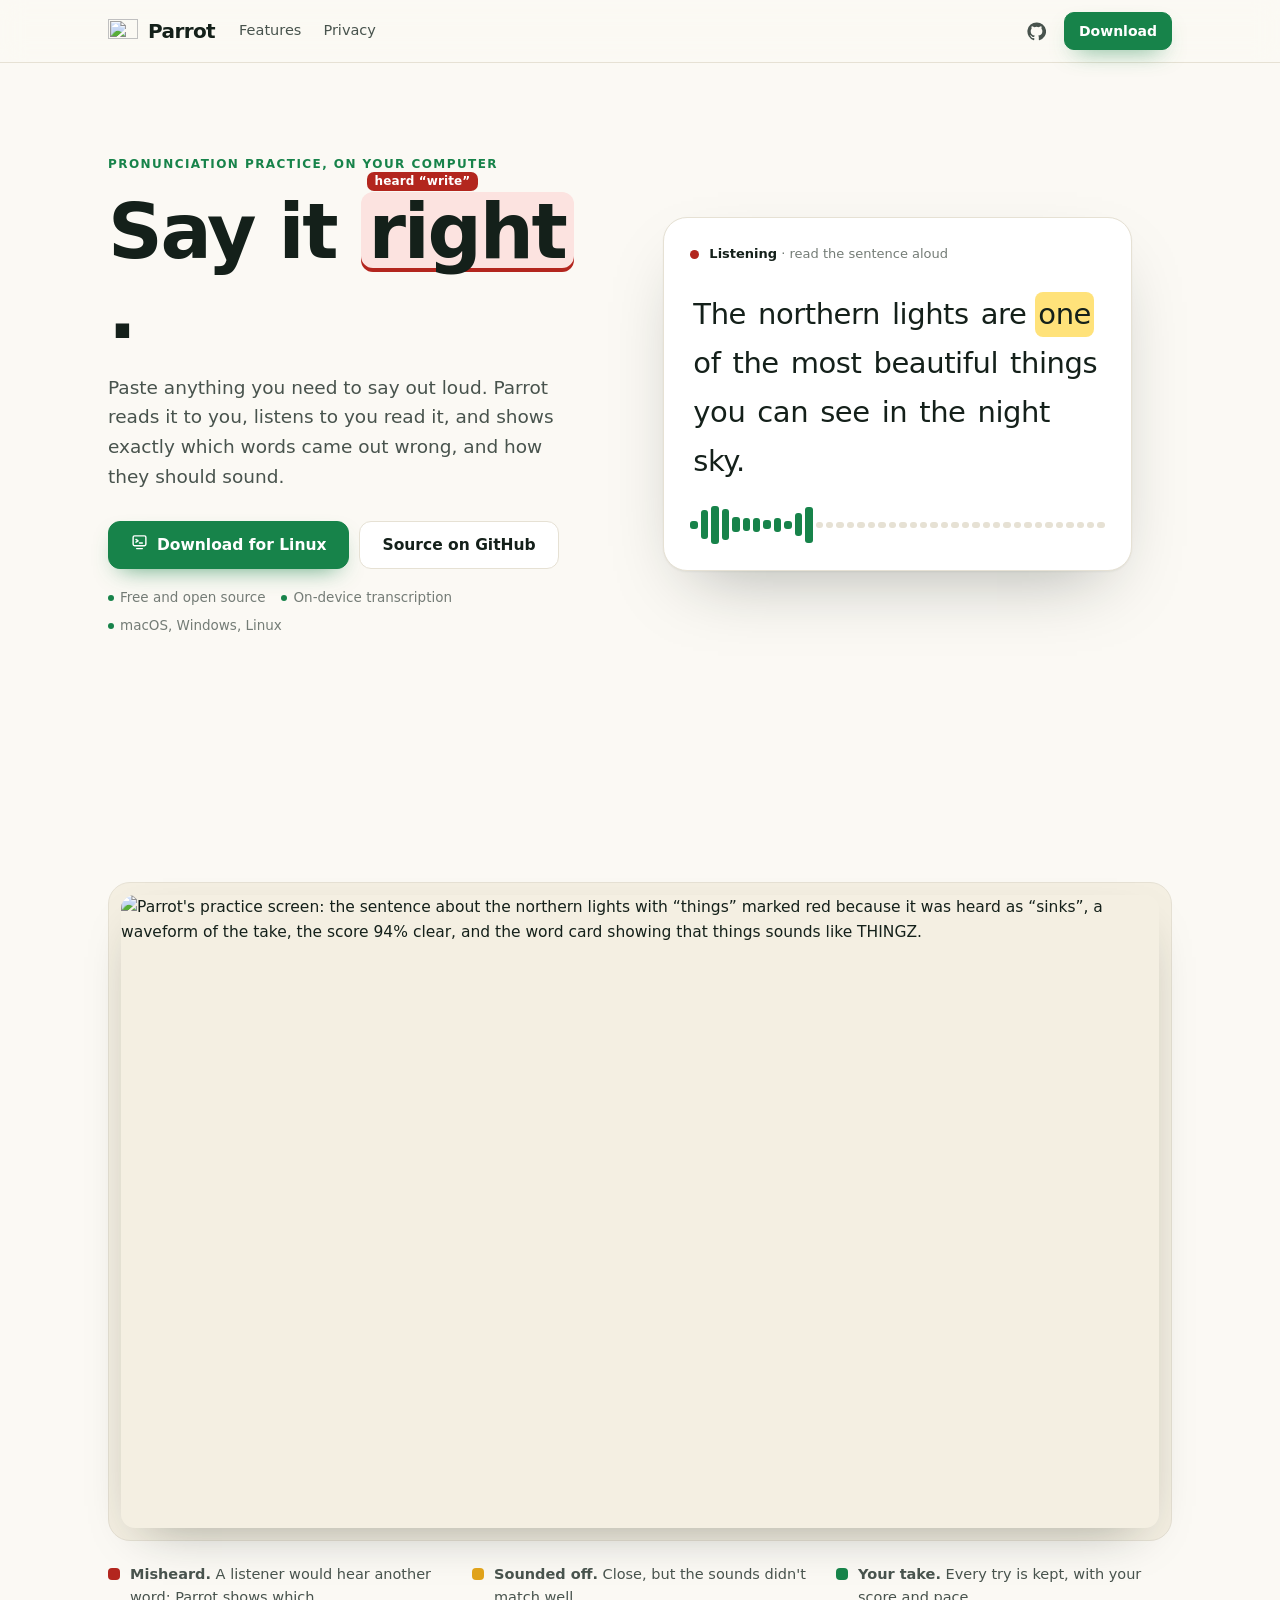
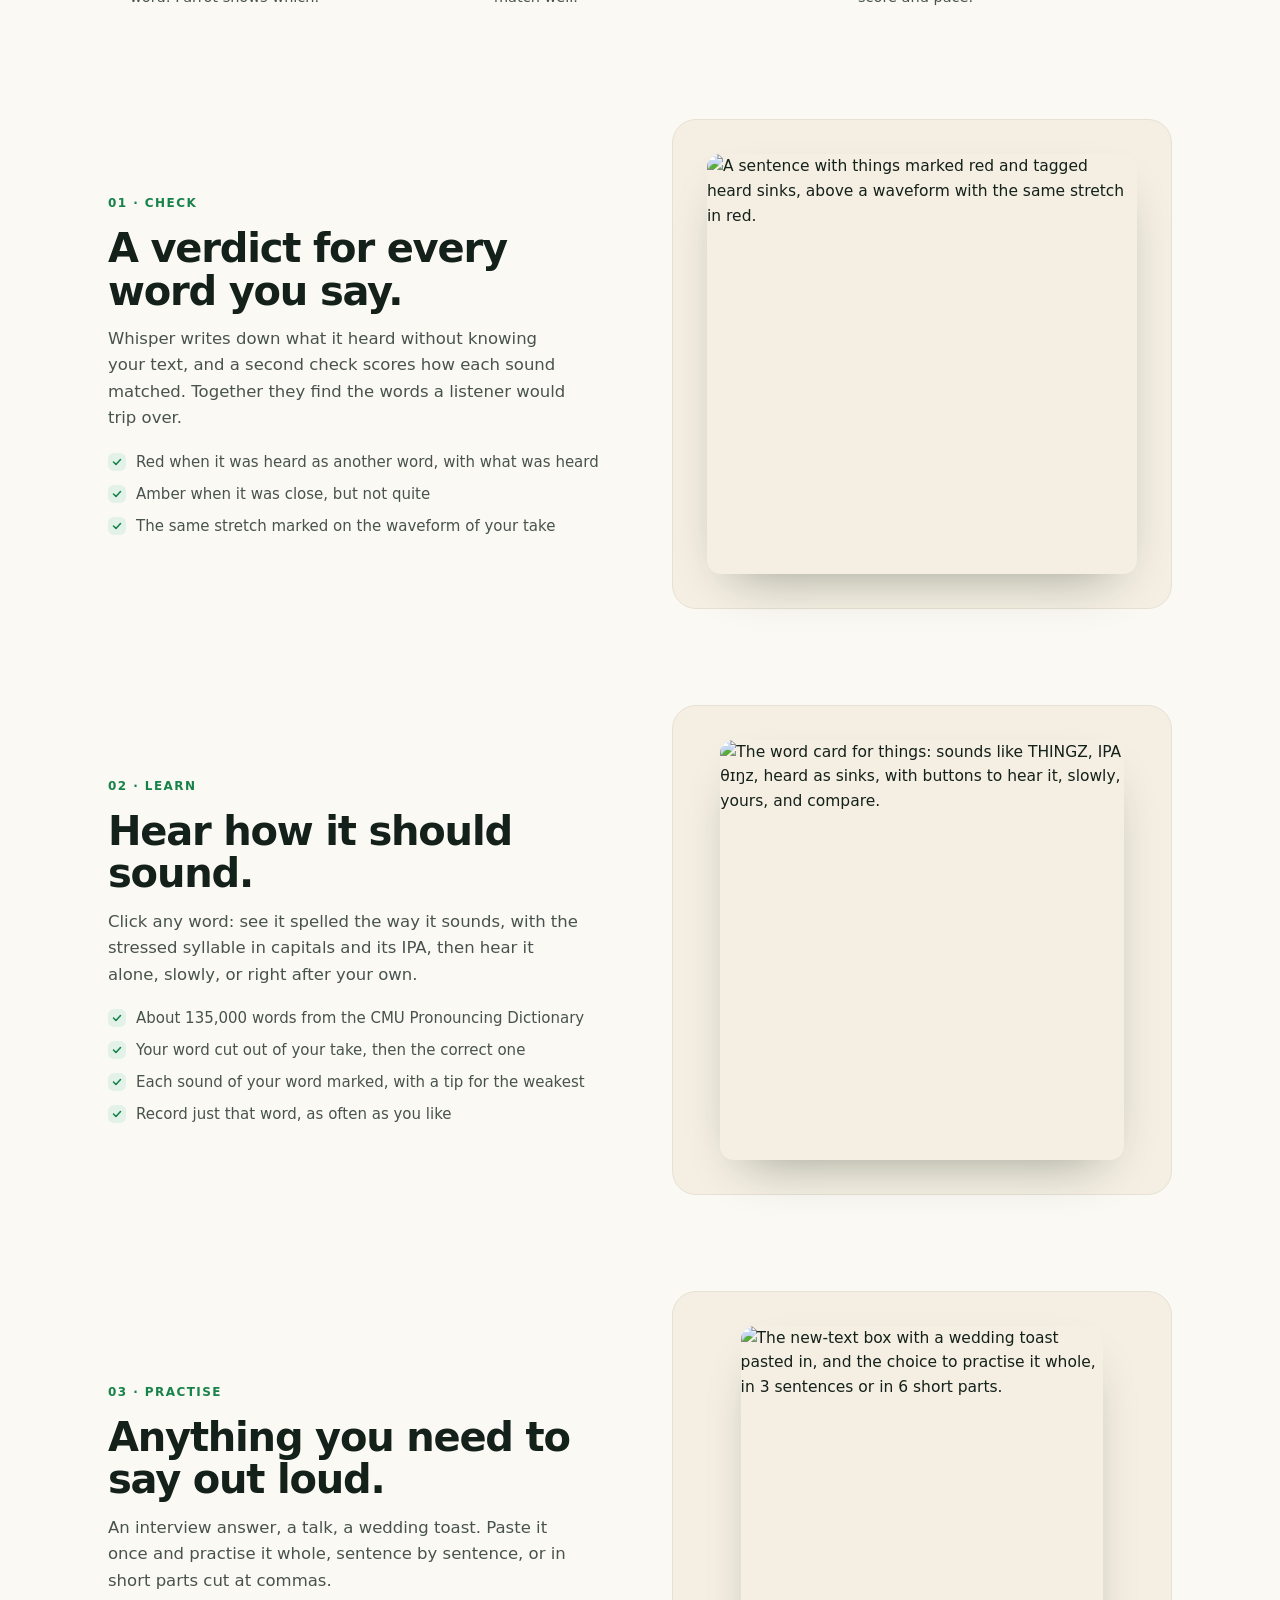
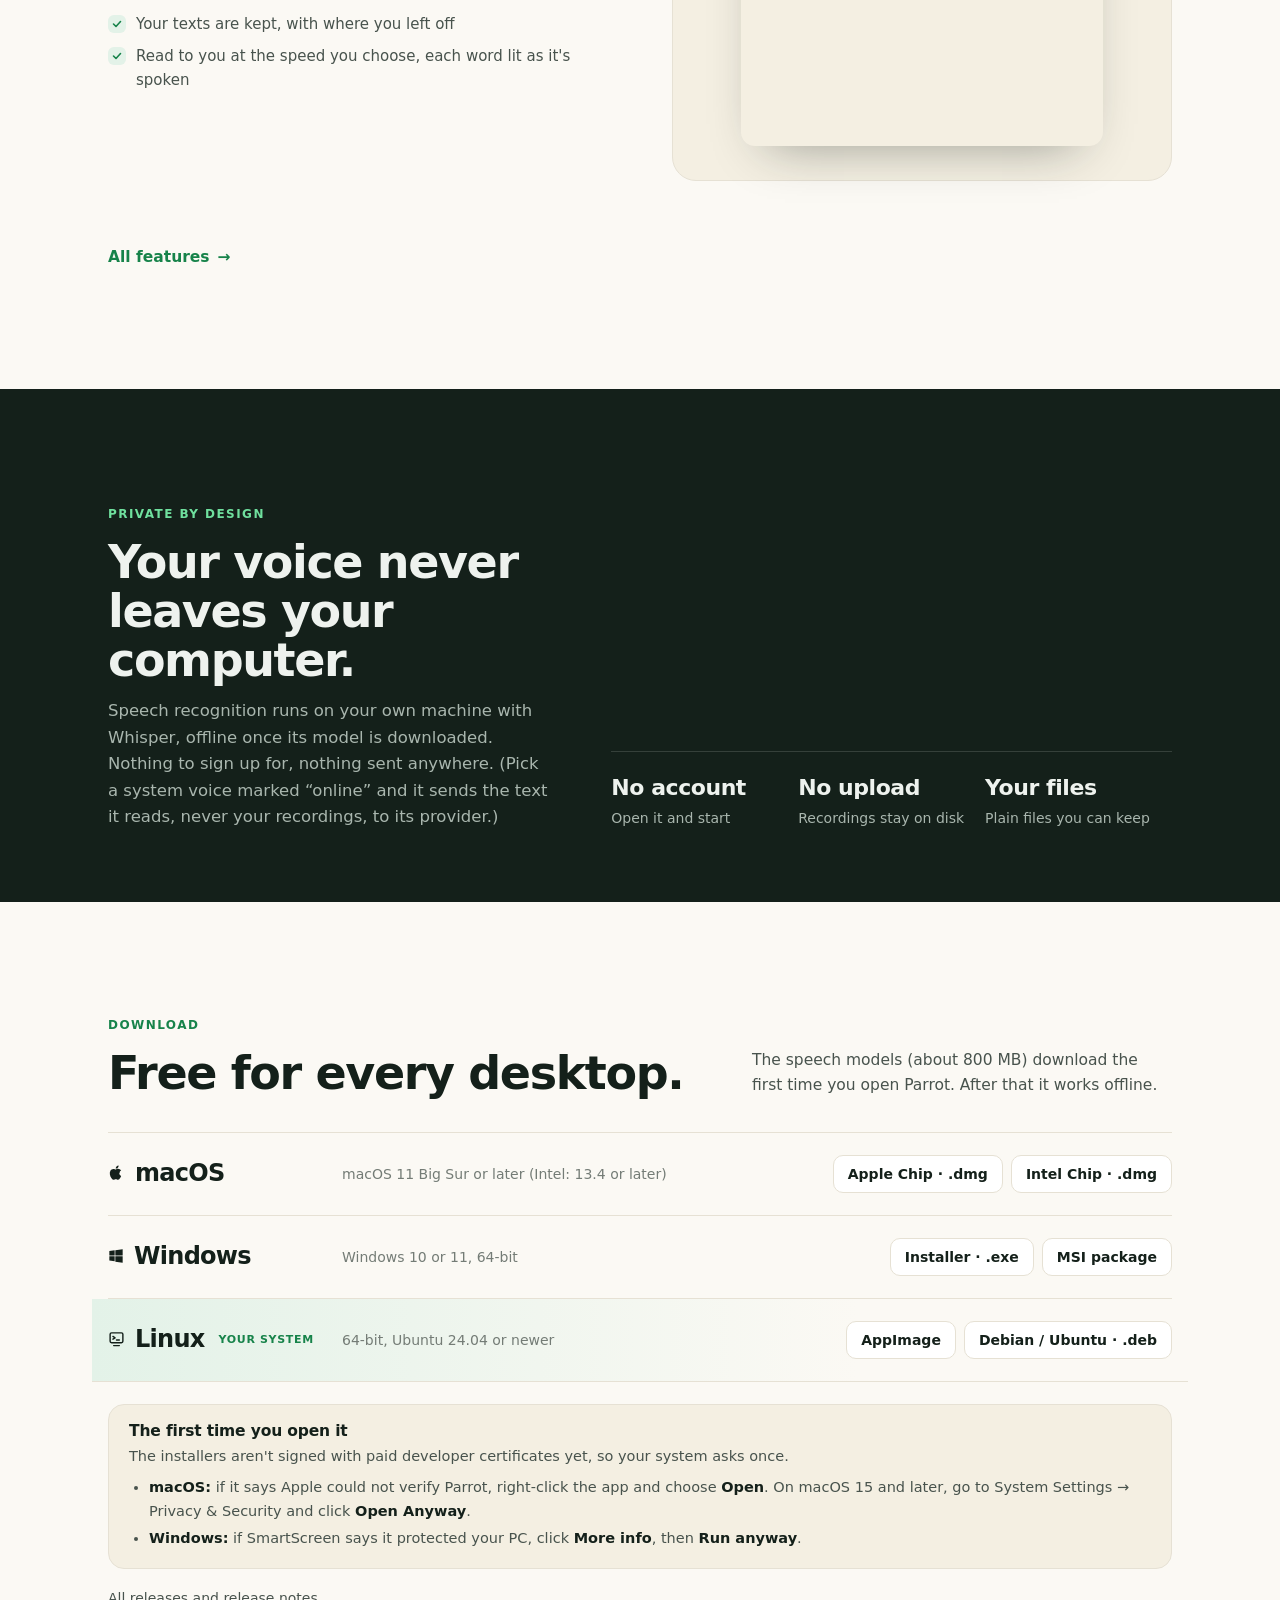
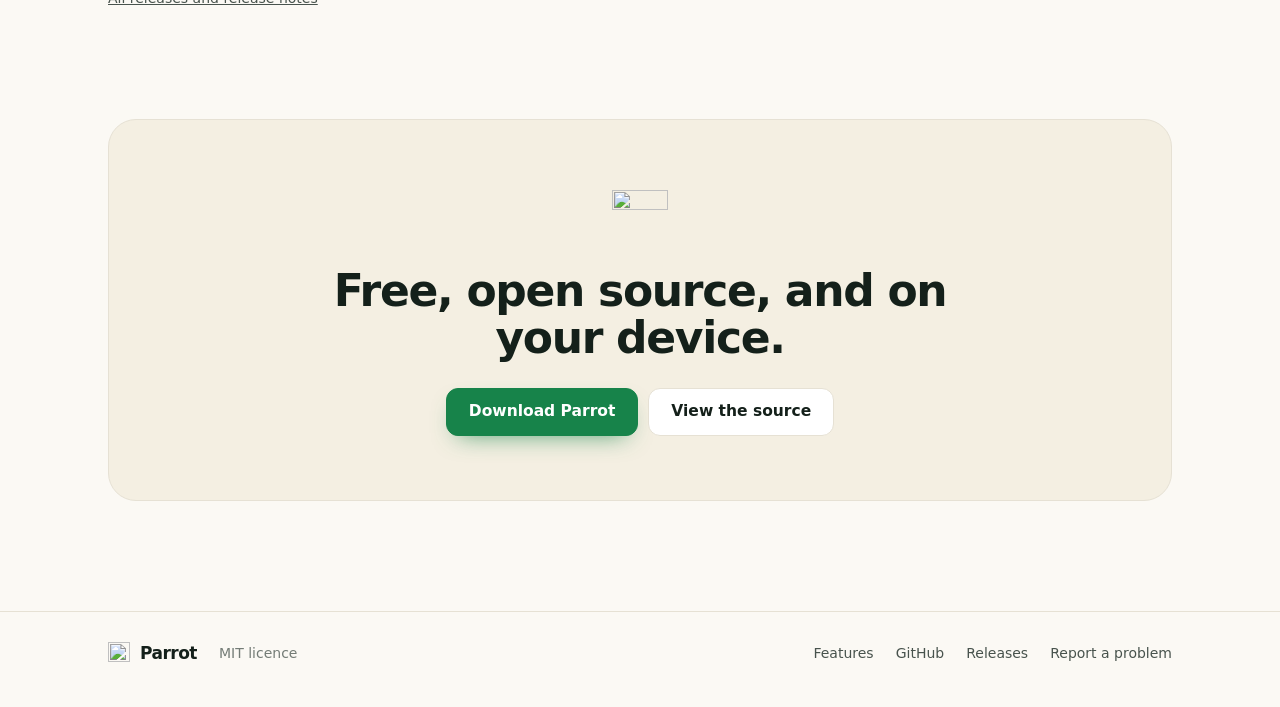
==== commit f772762d: "fix: Send Mac visitors to both DMGs The hero button linked every Mac to the Apple-chip DMG, which an" ====
--- a/docs/index.html
+++ b/docs/index.html
@@ -5,9 +5,13 @@
 <meta name="viewport" content="width=device-width, initial-scale=1">
 <title>Parrot — say it right</title>
 <meta name="description" content="Parrot is a free, open-source desktop app for practising spoken English. Paste any text, listen to it, read it aloud, and see which words came out wrong. On-device transcription, offline, on macOS, Windows and Linux.">
+<link rel="canonical" href="https://qwertymuzaffar.github.io/parrot/">
+<meta property="og:type" content="website">
+<meta property="og:url" content="https://qwertymuzaffar.github.io/parrot/">
 <meta property="og:title" content="Parrot — say it right">
 <meta property="og:description" content="Read a text aloud and see which words came out wrong. Free, open source, on-device.">
 <meta property="og:image" content="https://qwertymuzaffar.github.io/parrot/practice.webp">
+<meta name="twitter:card" content="summary_large_image">
 <link rel="icon" type="image/png" href="favicon.png">
 <link rel="apple-touch-icon" href="apple-touch-icon.png">
 <link rel="preload" href="fonts/dm-sans.woff2" as="font" type="font/woff2" crossorigin>
@@ -94,7 +98,7 @@
             <li>The same stretch marked on the waveform of your take</li>
           </ul>
         </div>
-        <div class="pic"><img src="features/words.webp" width="1194 1164" height="" alt="A sentence with things marked red and tagged heard sinks, above a waveform with the same stretch in red." loading="lazy"></div>
+        <div class="pic"><img src="features/words.webp" width="1194" height="1164" alt="A sentence with things marked red and tagged heard sinks, above a waveform with the same stretch in red." loading="lazy"></div>
       </div>
 
       <div class="row flip">
@@ -105,6 +109,8 @@
           <ul>
             <li>About 135,000 words from the CMU Pronouncing Dictionary</li>
             <li>Your word cut out of your take, then the correct one</li>
+            <li>Each sound of your word marked, with a tip for the weakest</li>
+            <li>Record just that word, as often as you like</li>
           </ul>
         </div>
         <div class="pic"><img src="features/sounds.webp" width="1014" height="1056" alt="The word card for things: sounds like THINGZ, IPA θɪŋz, heard as sinks, with buttons to hear it, slowly, yours, and compare." loading="lazy"></div>
@@ -132,7 +138,7 @@
       <div>
         <span class="eyebrow">Private by design</span>
         <h2>Your voice never leaves your computer.</h2>
-        <p>Speech recognition runs on your own machine with Whisper, offline once its model is downloaded. Nothing to sign up for, nothing sent anywhere.</p>
+        <p>Speech recognition runs on your own machine with Whisper, offline once its model is downloaded. Nothing to sign up for, nothing sent anywhere. (Pick a system voice marked “online” and it sends the text it reads, never your recordings, to its provider.)</p>
       </div>
       <div class="facts">
         <div><b>No account</b><span>Open it and start</span></div>
@@ -227,7 +233,10 @@
     s.className = 'w';
     s.textContent = w;
     if (i === WRONG) { var t = document.createElement('span'); t.className = 'tag'; t.textContent = 'heard “sinks”'; s.appendChild(t); }
+    s.tabIndex = 0;
+    s.setAttribute('role', 'button');
     s.onclick = function () { say(w.replace(/[.,]/g, '')); };
+    s.onkeydown = function (e) { if (e.key === 'Enter' || e.key === ' ') { e.preventDefault(); s.onclick(); } };
     sentence.appendChild(s);
     return s;
   });
@@ -292,7 +301,8 @@
 })();
 
 // The download buttons follow the visitor's system. Each links to a fixed file name in the latest release (the release
-// workflow uploads them), so downloads work without asking the GitHub API first.
+// workflow uploads them), so downloads work without asking the GitHub API first. A Mac's chip (Apple or Intel) cannot be
+// told from the browser, so on macOS the main button leads to both files; phones and tablets get no system of their own.
 (function () {
   var icons = {
     mac: '<svg width="17" height="17" viewBox="0 0 24 24" fill="currentColor" aria-hidden="true"><path d="M16.4 12.8c0-2.6 2.1-3.8 2.2-3.9-1.2-1.8-3.1-2-3.7-2-1.6-.2-3.1.9-3.9.9-.8 0-2-.9-3.4-.9-1.7 0-3.3 1-4.2 2.6-1.8 3.1-.5 7.7 1.3 10.2.8 1.2 1.8 2.6 3.1 2.5 1.3-.1 1.7-.8 3.2-.8s1.9.8 3.2.8c1.3 0 2.2-1.2 3-2.4.9-1.4 1.3-2.7 1.3-2.8 0 0-2.6-1-2.6-4.2zM13.9 5.2c.7-.8 1.2-2 1-3.2-1 .1-2.2.7-2.9 1.5-.6.7-1.2 1.9-1.1 3 1.2.1 2.3-.5 3-1.3z"/></svg>',
@@ -300,25 +310,33 @@
     linux: '<svg width="17" height="17" viewBox="0 0 24 24" fill="none" stroke="currentColor" stroke-width="2" stroke-linecap="round" stroke-linejoin="round" aria-hidden="true"><rect x="3" y="4" width="18" height="14" rx="2"/><path d="m7 9 3 2-3 2M12 14h4M8 22h8"/></svg>'
   };
   var names = { mac: 'macOS', windows: 'Windows', linux: 'Linux' };
+  var RELEASES = 'https://github.com/qwertymuzaffar/parrot/releases';
   document.querySelectorAll('[data-icon]').forEach(function (el) { el.innerHTML = icons[el.dataset.icon]; });
   var ua = navigator.userAgent;
-  var os = /Win/i.test(ua) ? 'windows' : /Linux|X11/i.test(ua) && !/Android/i.test(ua) ? 'linux' : 'mac';
+  // iPadOS reports itself as a Mac, but a Mac has no touch screen
+  var mobile = /iPhone|iPad|iPod|Android/i.test(ua) || (/Macintosh/i.test(ua) && navigator.maxTouchPoints > 1);
+  var os = mobile ? null : /Win/i.test(ua) ? 'windows' : /Linux|X11/i.test(ua) ? 'linux' : /Mac/i.test(ua) ? 'mac' : null;
   document.querySelectorAll('.os-row').forEach(function (r) { r.classList.toggle('me', r.dataset.os === os); });
-  document.getElementById('main-icon').innerHTML = icons[os];
-  document.getElementById('main-label').textContent = 'Download for ' + names[os];
-
-  var mine = document.querySelector('.os-row[data-os="' + os + '"] a[data-asset][href]');
+  if (os) {
+    document.getElementById('main-icon').innerHTML = icons[os];
+    document.getElementById('main-label').textContent = 'Download for ' + names[os];
+  }
+
+  var mine = os && os !== 'mac' && document.querySelector('.os-row[data-os="' + os + '"] a[data-asset][href]');
   if (mine) { document.getElementById('main-download').href = mine.href; document.getElementById('main-download').setAttribute('download', ''); }
 
+  var note = document.getElementById('release-note');
+  function link(href, text) { var a = document.createElement('a'); a.href = href; a.textContent = text; return a; }
   fetch('https://api.github.com/repos/qwertymuzaffar/parrot/releases/latest')
     .then(function (r) { if (!r.ok) throw new Error(r.status); return r.json(); })
     .then(function (rel) {
-      document.getElementById('release-note').innerHTML = 'Version ' + rel.tag_name.replace(/^v/, '') + ', released ' +
-        new Date(rel.published_at).toLocaleDateString(undefined, { day: 'numeric', month: 'long', year: 'numeric' }) +
-        ' · <a href="' + rel.html_url + '">Release notes</a> · <a href="https://github.com/qwertymuzaffar/parrot/releases">All releases</a>';
+      var notes = /^https:\/\/github\.com\/qwertymuzaffar\/parrot\/releases\//.test(rel.html_url) ? rel.html_url : RELEASES;
+      note.replaceChildren('Version ' + String(rel.tag_name).replace(/^v/, '') + ', released ' +
+        new Date(rel.published_at).toLocaleDateString(undefined, { day: 'numeric', month: 'long', year: 'numeric' }) + ' · ',
+        link(notes, 'Release notes'), ' · ', link(RELEASES, 'All releases'));
     })
     .catch(function () {
-      document.getElementById('release-note').innerHTML = '<a href="https://github.com/qwertymuzaffar/parrot/releases">All releases and release notes</a>';
+      note.replaceChildren(link(RELEASES, 'All releases and release notes'));
     });
 })();
 </script>
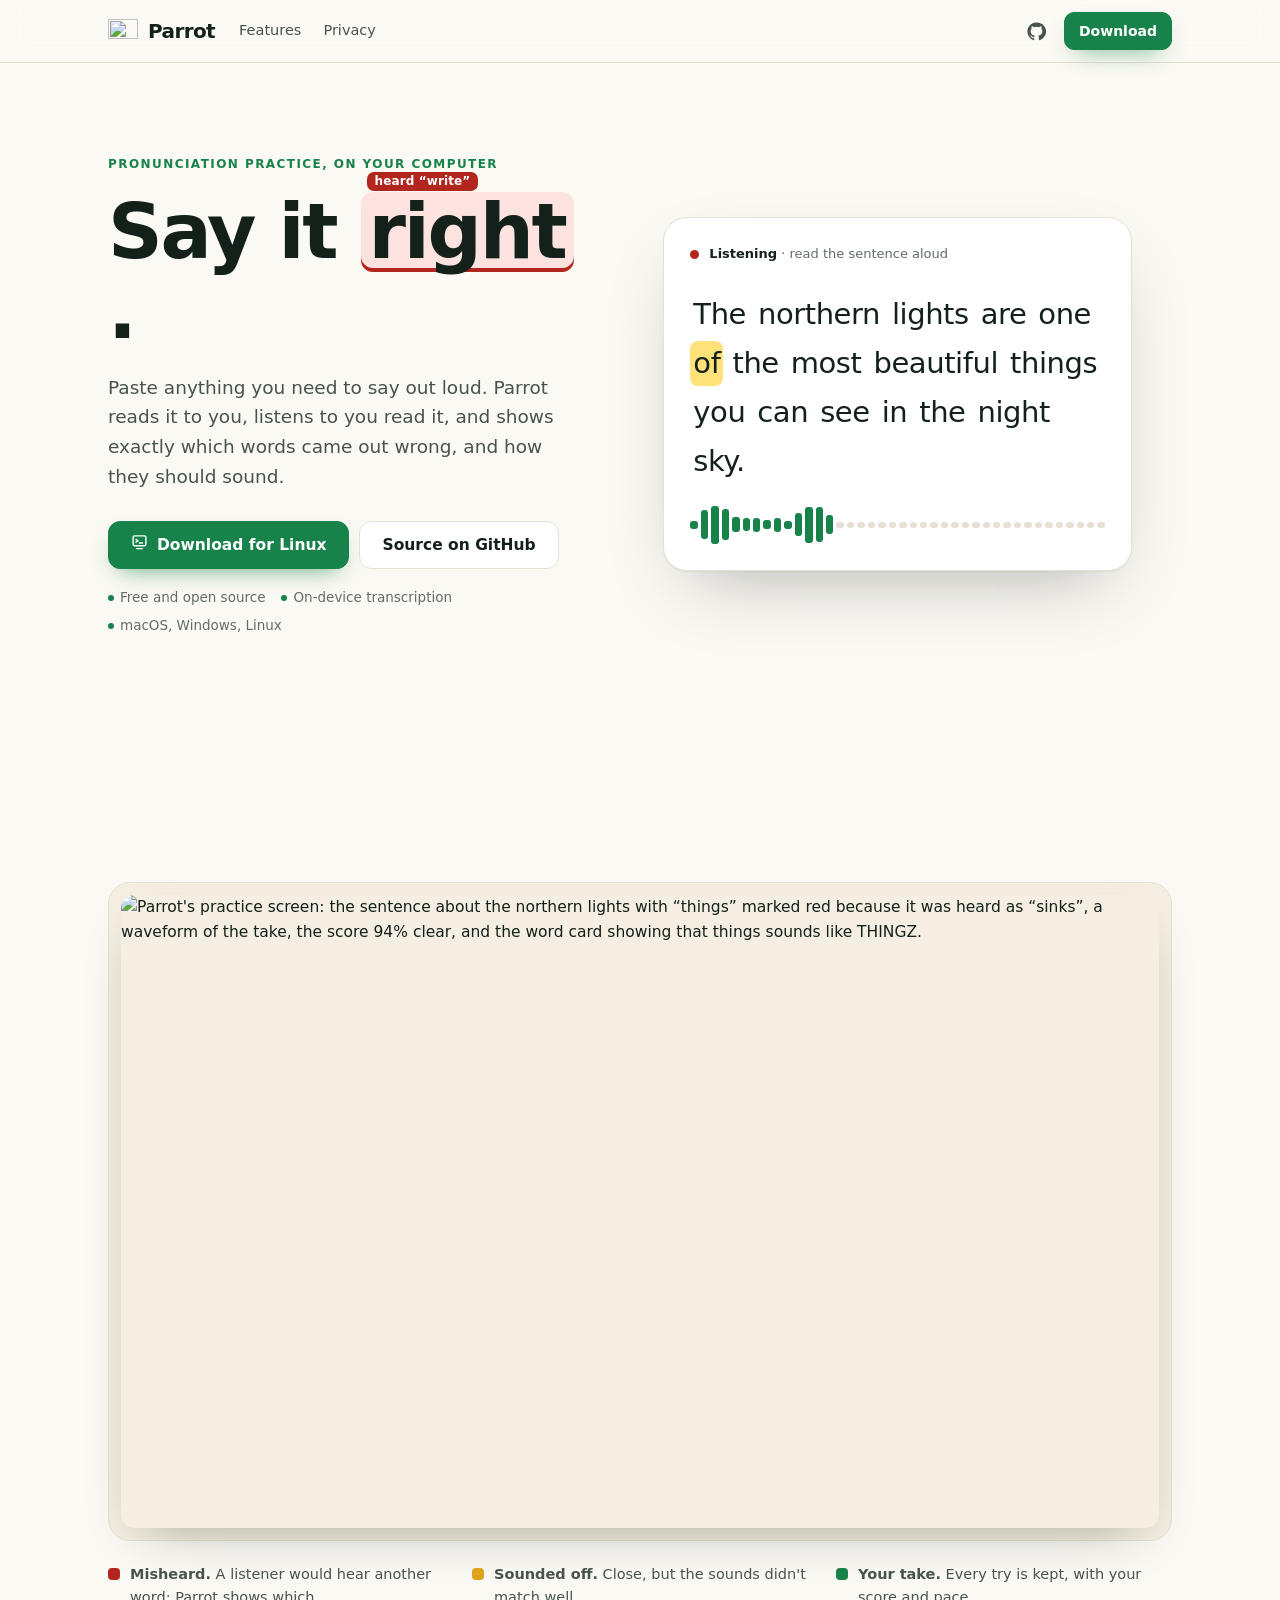
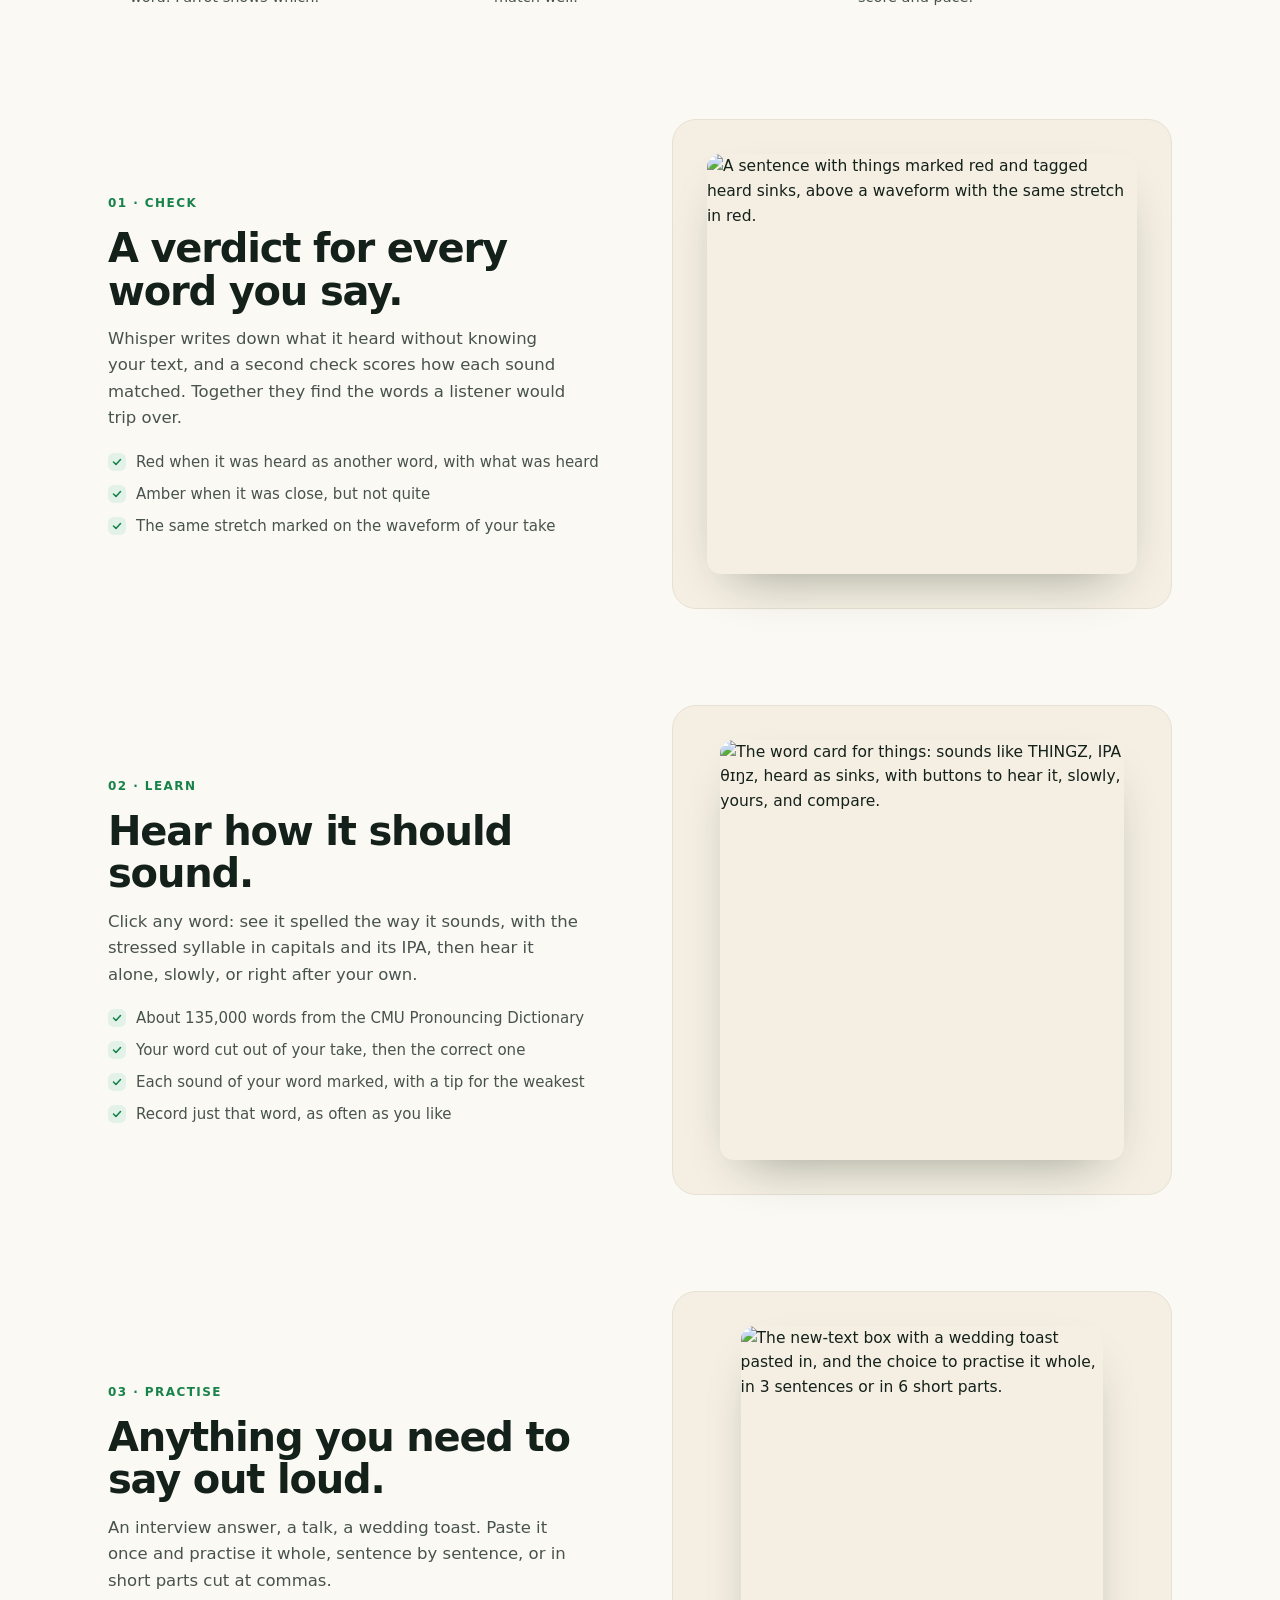
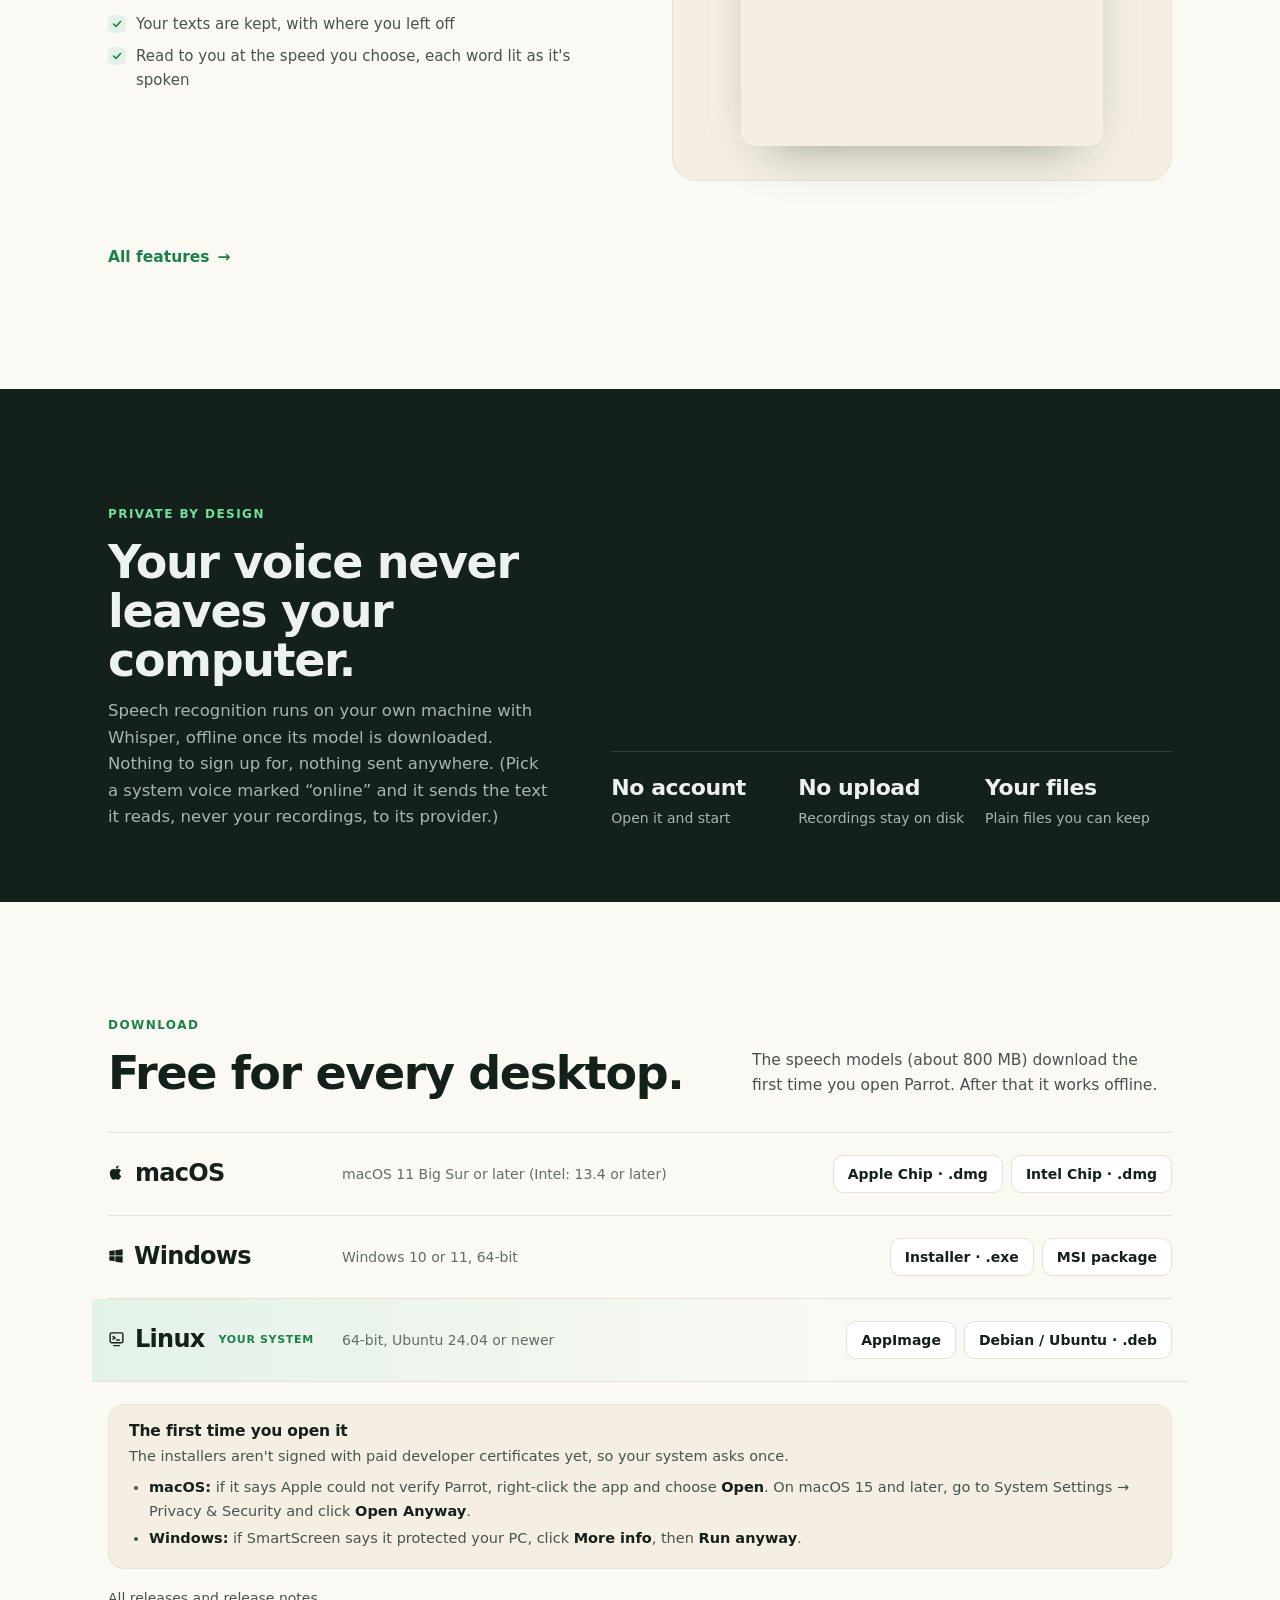
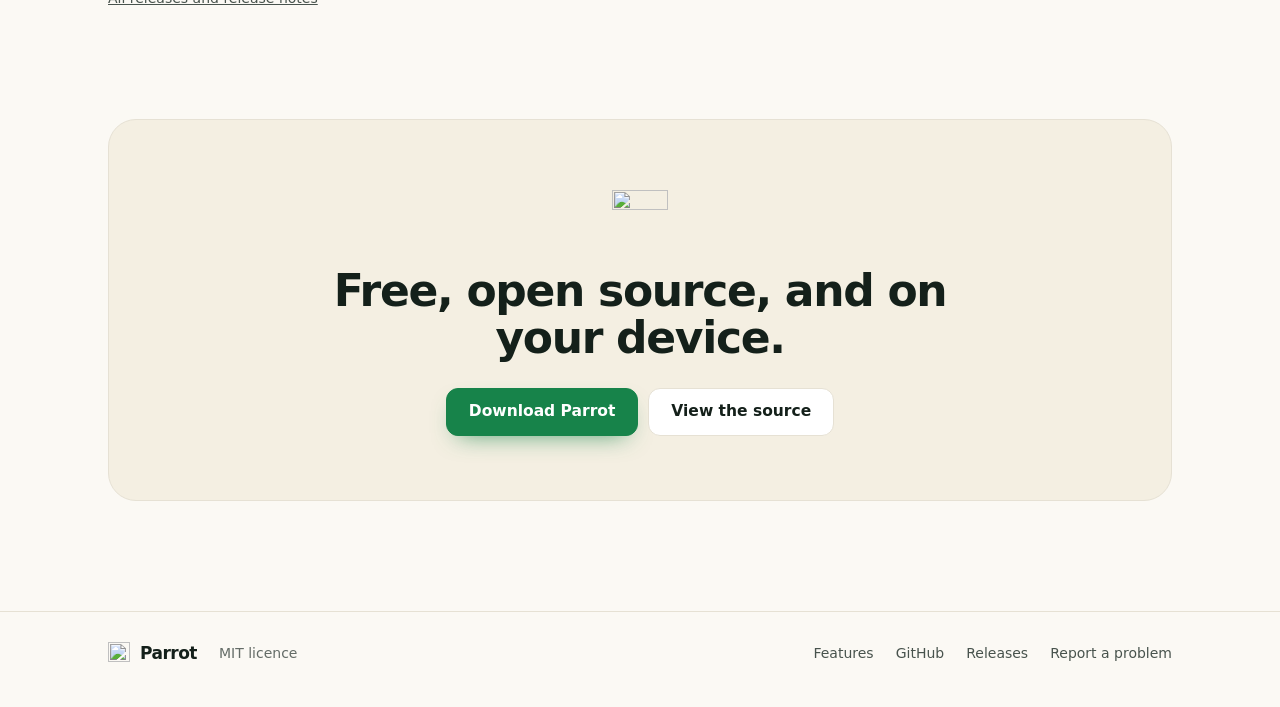
==== commit 900dd59f: "docs: Bring the website up to date with 0.2.0 Word practice, sound tips and half-green sounds landed" ====
--- a/docs/index.html
+++ b/docs/index.html
@@ -301,8 +301,7 @@
 })();
 
 // The download buttons follow the visitor's system. Each links to a fixed file name in the latest release (the release
-// workflow uploads them), so downloads work without asking the GitHub API first. A Mac's chip (Apple or Intel) cannot be
-// told from the browser, so on macOS the main button leads to both files; phones and tablets get no system of their own.
+// workflow uploads them), so downloads work without asking the GitHub API first.
 (function () {
   var icons = {
     mac: '<svg width="17" height="17" viewBox="0 0 24 24" fill="currentColor" aria-hidden="true"><path d="M16.4 12.8c0-2.6 2.1-3.8 2.2-3.9-1.2-1.8-3.1-2-3.7-2-1.6-.2-3.1.9-3.9.9-.8 0-2-.9-3.4-.9-1.7 0-3.3 1-4.2 2.6-1.8 3.1-.5 7.7 1.3 10.2.8 1.2 1.8 2.6 3.1 2.5 1.3-.1 1.7-.8 3.2-.8s1.9.8 3.2.8c1.3 0 2.2-1.2 3-2.4.9-1.4 1.3-2.7 1.3-2.8 0 0-2.6-1-2.6-4.2zM13.9 5.2c.7-.8 1.2-2 1-3.2-1 .1-2.2.7-2.9 1.5-.6.7-1.2 1.9-1.1 3 1.2.1 2.3-.5 3-1.3z"/></svg>',
@@ -310,33 +309,25 @@
     linux: '<svg width="17" height="17" viewBox="0 0 24 24" fill="none" stroke="currentColor" stroke-width="2" stroke-linecap="round" stroke-linejoin="round" aria-hidden="true"><rect x="3" y="4" width="18" height="14" rx="2"/><path d="m7 9 3 2-3 2M12 14h4M8 22h8"/></svg>'
   };
   var names = { mac: 'macOS', windows: 'Windows', linux: 'Linux' };
-  var RELEASES = 'https://github.com/qwertymuzaffar/parrot/releases';
   document.querySelectorAll('[data-icon]').forEach(function (el) { el.innerHTML = icons[el.dataset.icon]; });
   var ua = navigator.userAgent;
-  // iPadOS reports itself as a Mac, but a Mac has no touch screen
-  var mobile = /iPhone|iPad|iPod|Android/i.test(ua) || (/Macintosh/i.test(ua) && navigator.maxTouchPoints > 1);
-  var os = mobile ? null : /Win/i.test(ua) ? 'windows' : /Linux|X11/i.test(ua) ? 'linux' : /Mac/i.test(ua) ? 'mac' : null;
+  var os = /Win/i.test(ua) ? 'windows' : /Linux|X11/i.test(ua) && !/Android/i.test(ua) ? 'linux' : 'mac';
   document.querySelectorAll('.os-row').forEach(function (r) { r.classList.toggle('me', r.dataset.os === os); });
-  if (os) {
-    document.getElementById('main-icon').innerHTML = icons[os];
-    document.getElementById('main-label').textContent = 'Download for ' + names[os];
-  }
-
-  var mine = os && os !== 'mac' && document.querySelector('.os-row[data-os="' + os + '"] a[data-asset][href]');
+  document.getElementById('main-icon').innerHTML = icons[os];
+  document.getElementById('main-label').textContent = 'Download for ' + names[os];
+
+  var mine = document.querySelector('.os-row[data-os="' + os + '"] a[data-asset][href]');
   if (mine) { document.getElementById('main-download').href = mine.href; document.getElementById('main-download').setAttribute('download', ''); }
 
-  var note = document.getElementById('release-note');
-  function link(href, text) { var a = document.createElement('a'); a.href = href; a.textContent = text; return a; }
   fetch('https://api.github.com/repos/qwertymuzaffar/parrot/releases/latest')
     .then(function (r) { if (!r.ok) throw new Error(r.status); return r.json(); })
     .then(function (rel) {
-      var notes = /^https:\/\/github\.com\/qwertymuzaffar\/parrot\/releases\//.test(rel.html_url) ? rel.html_url : RELEASES;
-      note.replaceChildren('Version ' + String(rel.tag_name).replace(/^v/, '') + ', released ' +
-        new Date(rel.published_at).toLocaleDateString(undefined, { day: 'numeric', month: 'long', year: 'numeric' }) + ' · ',
-        link(notes, 'Release notes'), ' · ', link(RELEASES, 'All releases'));
+      document.getElementById('release-note').innerHTML = 'Version ' + rel.tag_name.replace(/^v/, '') + ', released ' +
+        new Date(rel.published_at).toLocaleDateString(undefined, { day: 'numeric', month: 'long', year: 'numeric' }) +
+        ' · <a href="' + rel.html_url + '">Release notes</a> · <a href="https://github.com/qwertymuzaffar/parrot/releases">All releases</a>';
     })
     .catch(function () {
-      note.replaceChildren(link(RELEASES, 'All releases and release notes'));
+      document.getElementById('release-note').innerHTML = '<a href="https://github.com/qwertymuzaffar/parrot/releases">All releases and release notes</a>';
     });
 })();
 </script>
--- a/docs/site.css
+++ b/docs/site.css
@@ -15,7 +15,7 @@
   --surface: #ffffff;
   --ink: #14201a;
   --ink-2: #48534d;
-  --muted: #747c76;
+  --muted: #646c67; /* 5.1:1 on --bg, 4.7:1 on --cream and --green-soft */
   --line: #e6e1d4;
   --green: #17834a;
   --green-ink: #ffffff;
@@ -113,6 +113,7 @@
 .demo .sentence { font-family: var(--display); font-size: clamp(22px, 2.5vw, 29px); font-weight: 500; line-height: 1.55; letter-spacing: -0.015em; margin: 26px 0 18px; display: flex; flex-wrap: wrap; gap: 4px 6px; }
 .demo .w { position: relative; border-radius: 8px; padding: 0 3px; cursor: pointer; transition: background 0.15s, box-shadow 0.15s; }
 .demo .w:hover { background: var(--cream); }
+.demo .w:focus-visible { outline: 2px solid var(--green); outline-offset: 2px; }
 .demo .w.now { background: var(--now); color: #14201a; }
 .demo .w.unclear { background: var(--amber-soft); box-shadow: inset 0 -3px 0 var(--amber); }
 .demo .w.wrong { background: var(--red-soft); box-shadow: inset 0 -3px 0 var(--red); }
@@ -232,8 +233,22 @@
 .art.pink { --tint: #f5d5e2; }
 .art.lilac { --tint: #e2dbf4; }
 .art.sand { --tint: #eee1c8; }
+.art.mint { --tint: #d3eee4; }
 .card .art.night { background: #14201a; }
 .card .art.night::before { opacity: 0.5; }
+/* a word card drawn in HTML: the sounds of a word, a tip, and tries of the word alone */
+.mini { position: relative; width: 100%; max-width: 330px; background: var(--surface); border: 1px solid var(--line); border-radius: 16px; padding: 16px 18px; box-shadow: 0 -2px 28px rgba(20, 32, 26, 0.16); }
+.mini .top { display: flex; align-items: baseline; justify-content: space-between; gap: 10px; }
+.mini .top b { font-family: var(--display); font-size: 22px; letter-spacing: -0.02em; }
+.mini .top span { font-size: 13px; font-weight: 600; color: var(--green); }
+.mini .units { display: flex; gap: 4px; margin-top: 10px; }
+.mini .units span { font-size: 18px; font-weight: 600; line-height: 1; padding: 7px 9px; border-radius: 8px; background: var(--green-soft); color: var(--green); }
+.mini .units .fair { background: linear-gradient(135deg, var(--green-soft) 50%, var(--amber-soft) 50%); }
+.card .mini p { margin: 10px 0 0; font-size: 13px; line-height: 1.45; color: var(--ink-2); }
+.mini p b { color: var(--ink); }
+.mini .tries { display: flex; gap: 6px; margin-top: 12px; }
+.mini .tries span { flex: 1; text-align: center; font-size: 12.5px; font-weight: 600; padding: 3px 0; border-radius: 99px; background: var(--cream); color: var(--ink-2); }
+.mini .tries .last { background: var(--green); color: var(--green-ink); }
 /* the privacy card spans the rest of its row, its facts on the dark band */
 /* the privacy card closes the grid on a row of its own: text on the left, the facts on the dark band */
 .card.wide { grid-column: 1 / -1; }
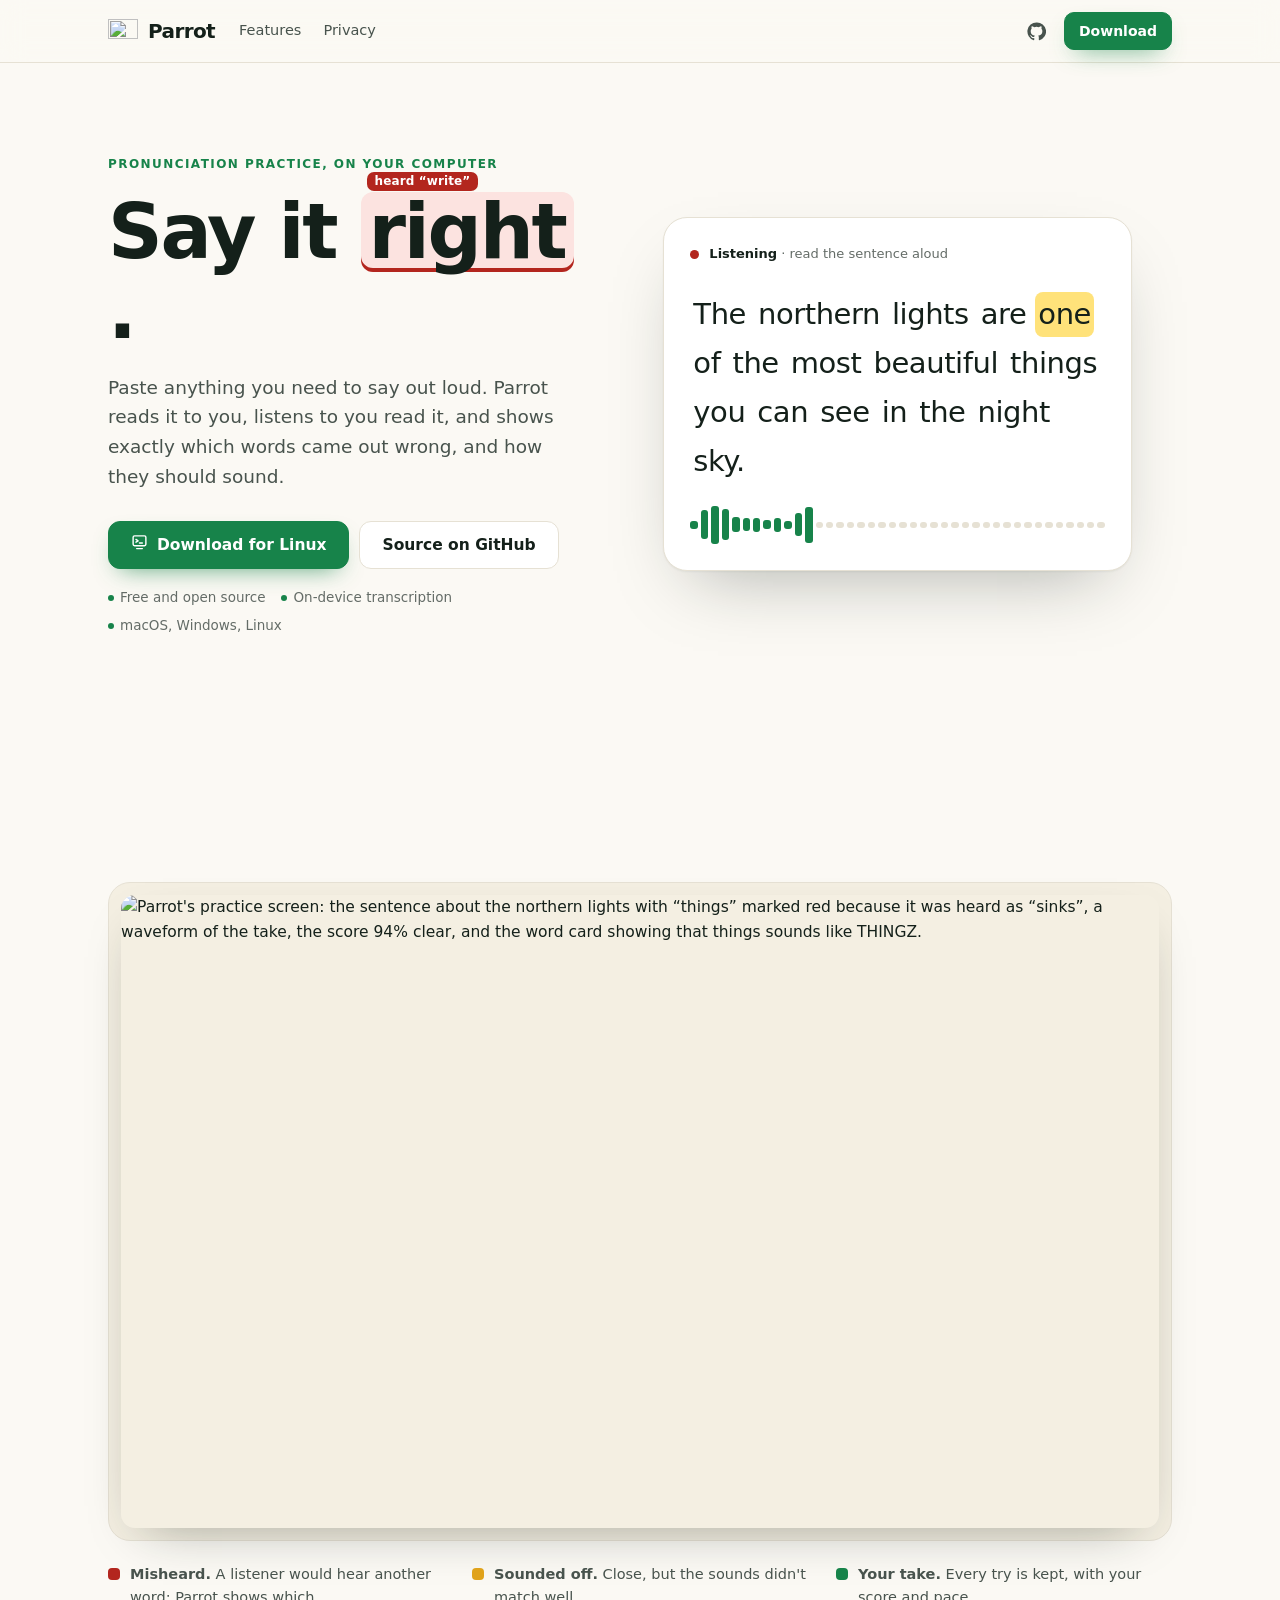
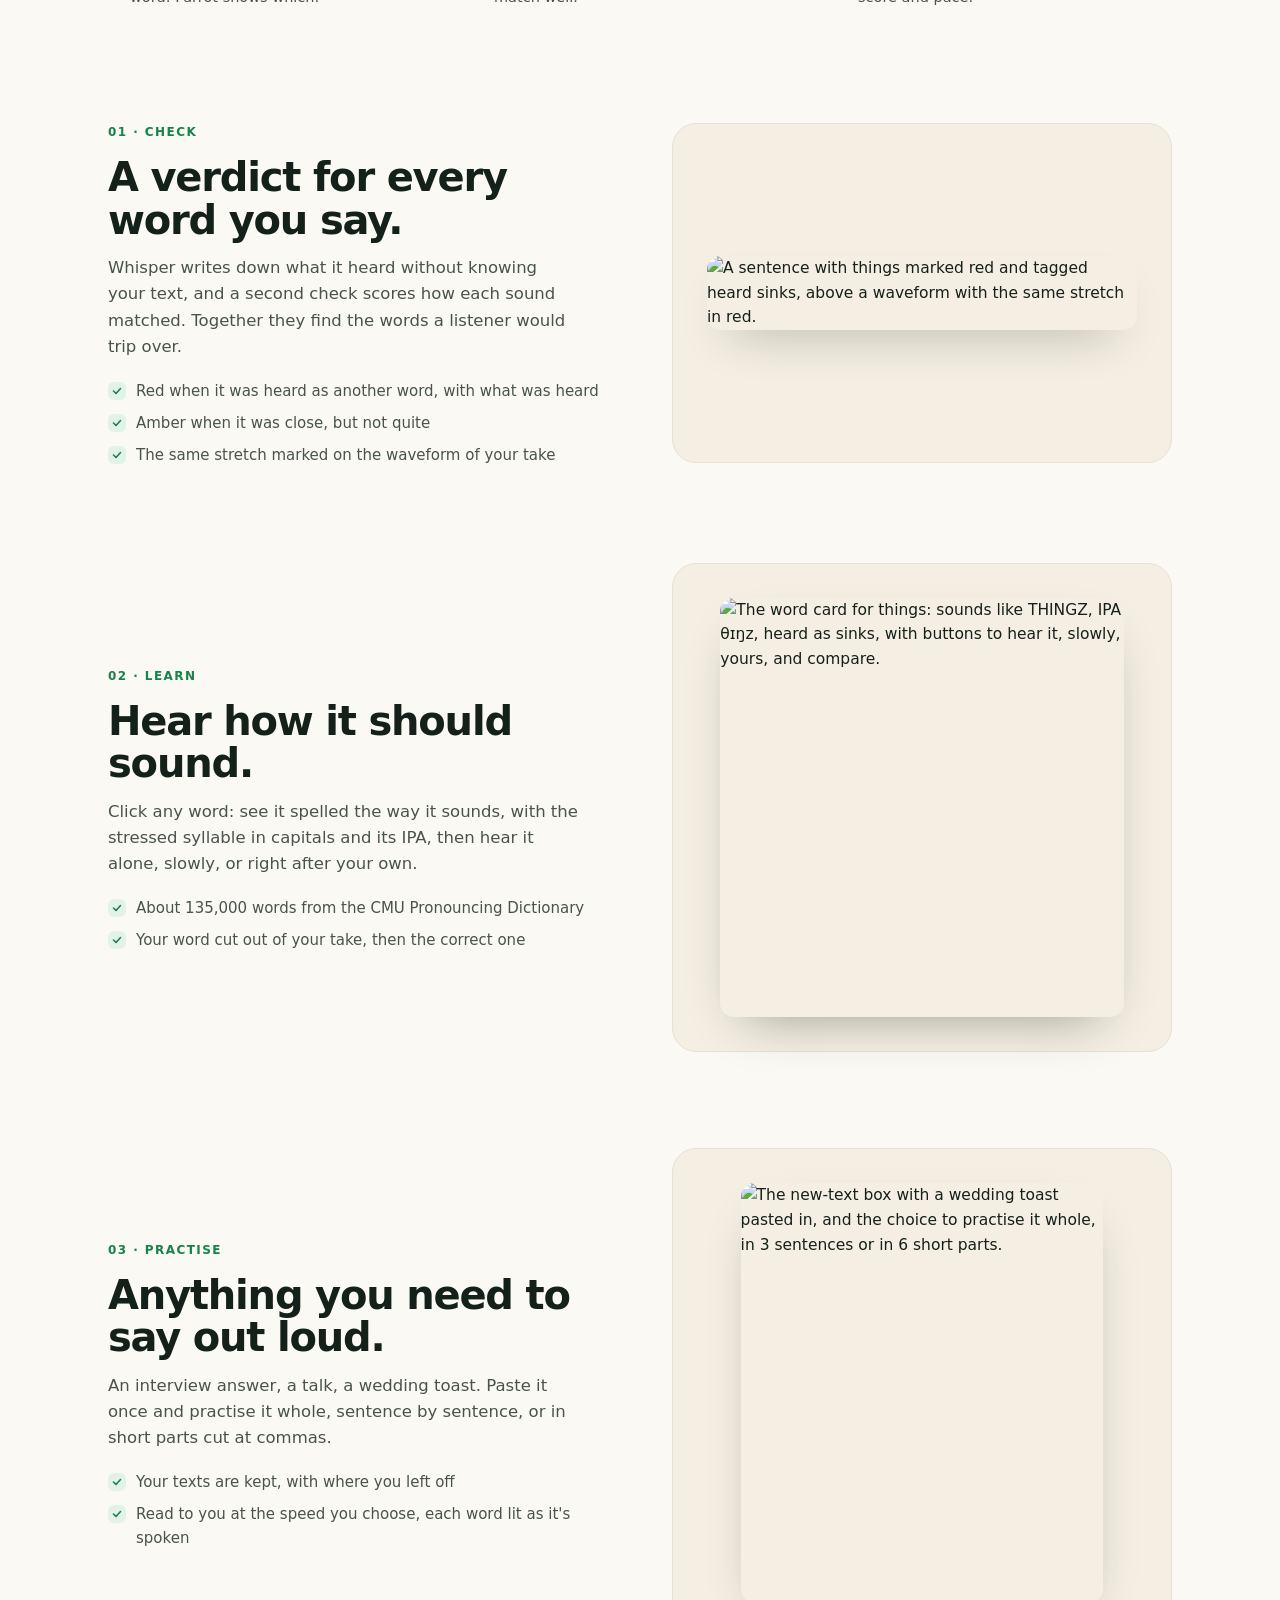
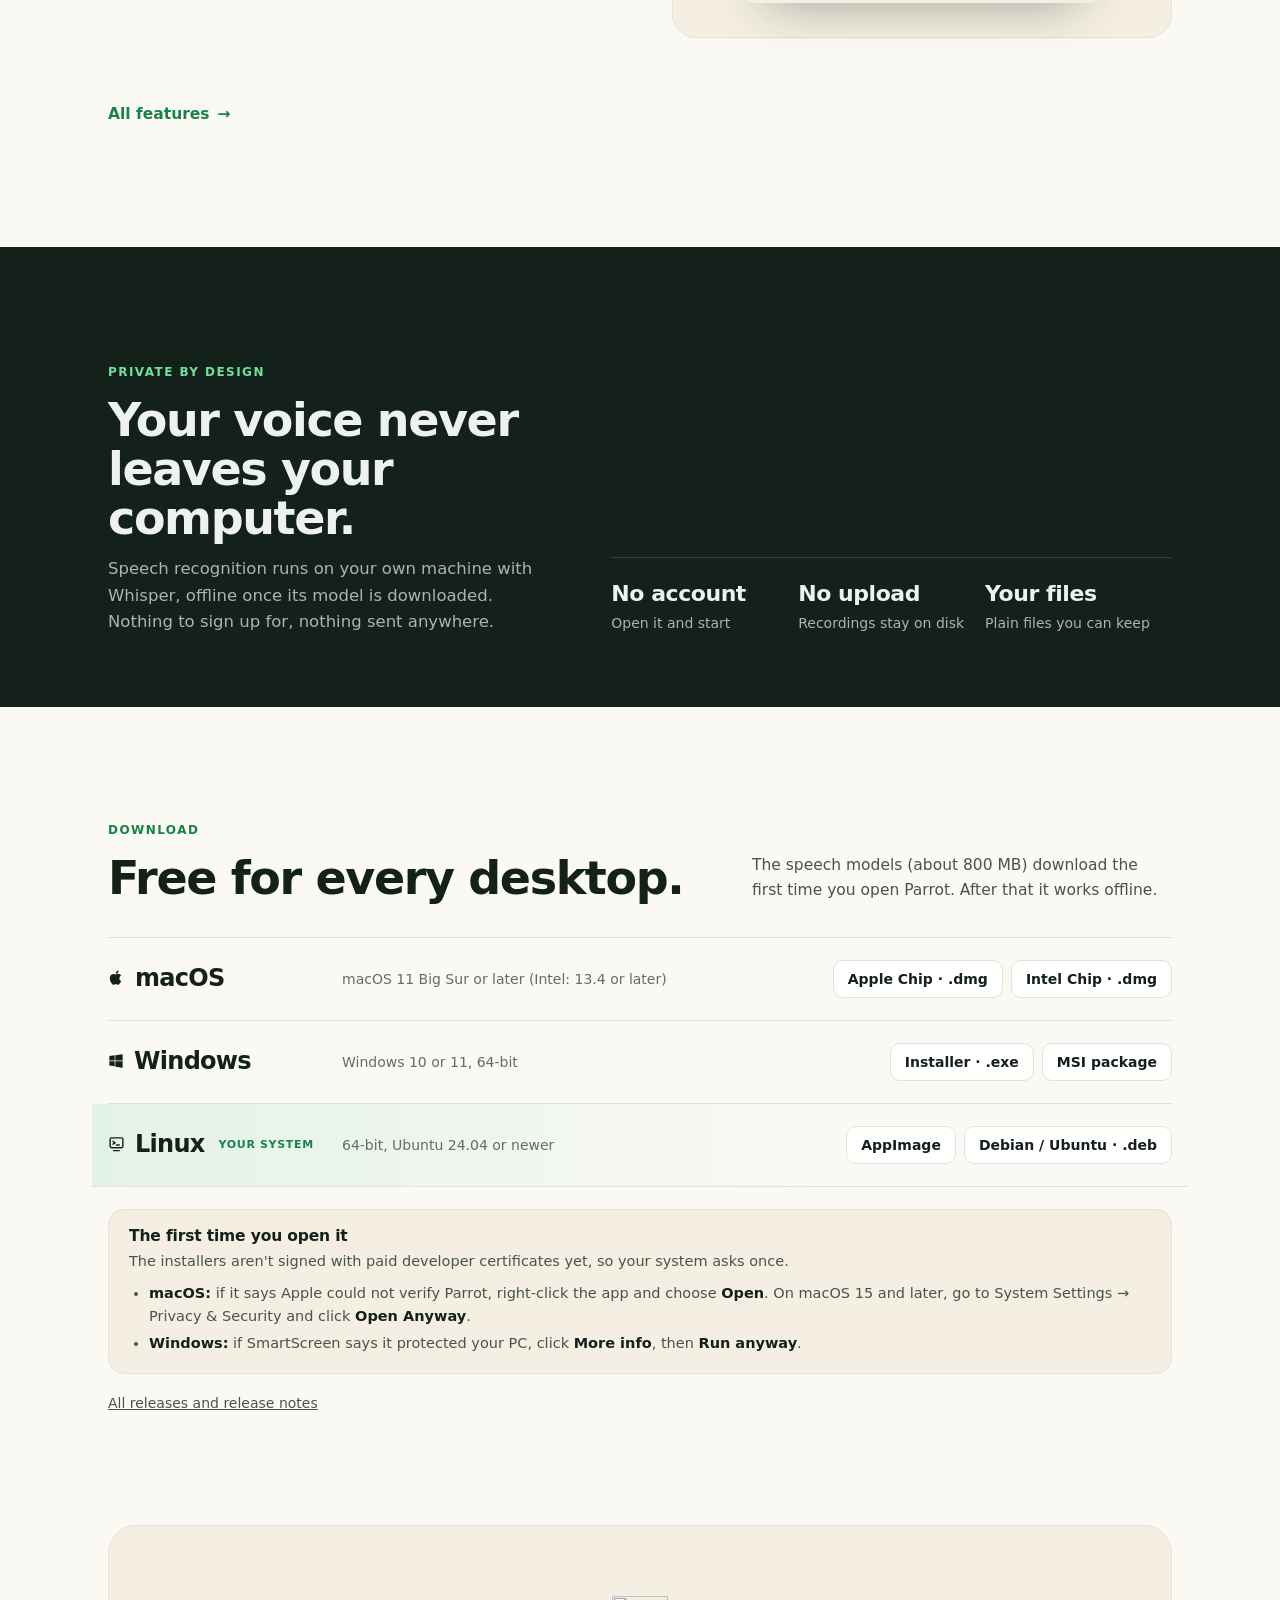
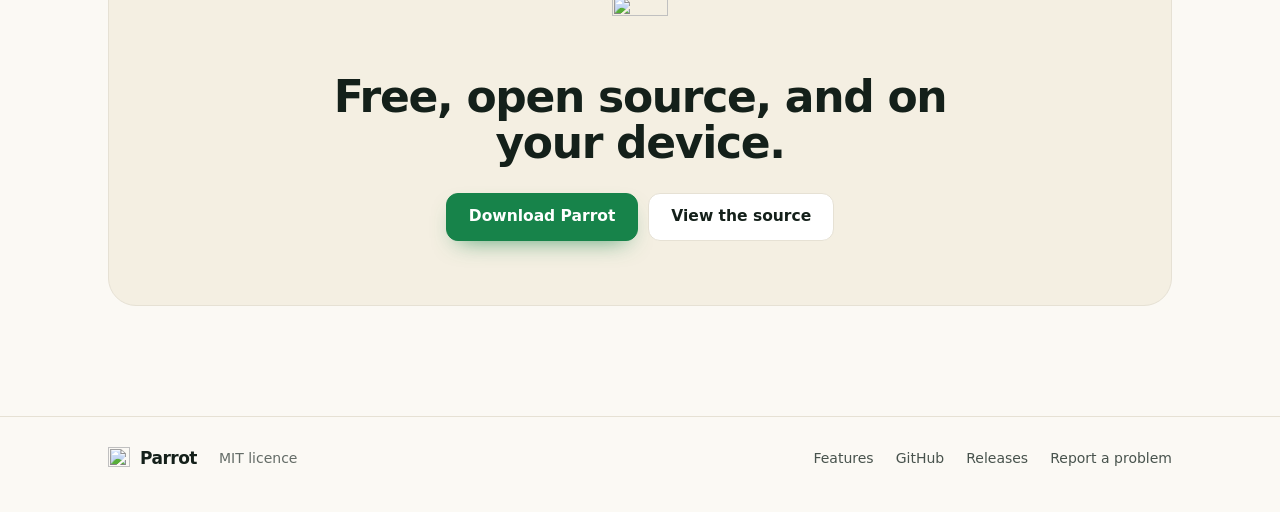
==== commit 796be746: "fix: Raise muted site text to AA contrast The light theme's muted grey measured 4.08:1 on the page b" ====
--- a/docs/index.html
+++ b/docs/index.html
@@ -5,13 +5,9 @@
 <meta name="viewport" content="width=device-width, initial-scale=1">
 <title>Parrot — say it right</title>
 <meta name="description" content="Parrot is a free, open-source desktop app for practising spoken English. Paste any text, listen to it, read it aloud, and see which words came out wrong. On-device transcription, offline, on macOS, Windows and Linux.">
-<link rel="canonical" href="https://qwertymuzaffar.github.io/parrot/">
-<meta property="og:type" content="website">
-<meta property="og:url" content="https://qwertymuzaffar.github.io/parrot/">
 <meta property="og:title" content="Parrot — say it right">
 <meta property="og:description" content="Read a text aloud and see which words came out wrong. Free, open source, on-device.">
 <meta property="og:image" content="https://qwertymuzaffar.github.io/parrot/practice.webp">
-<meta name="twitter:card" content="summary_large_image">
 <link rel="icon" type="image/png" href="favicon.png">
 <link rel="apple-touch-icon" href="apple-touch-icon.png">
 <link rel="preload" href="fonts/dm-sans.woff2" as="font" type="font/woff2" crossorigin>
@@ -98,7 +94,7 @@
             <li>The same stretch marked on the waveform of your take</li>
           </ul>
         </div>
-        <div class="pic"><img src="features/words.webp" width="1194" height="1164" alt="A sentence with things marked red and tagged heard sinks, above a waveform with the same stretch in red." loading="lazy"></div>
+        <div class="pic"><img src="features/words.webp" width="1194 1164" height="" alt="A sentence with things marked red and tagged heard sinks, above a waveform with the same stretch in red." loading="lazy"></div>
       </div>
 
       <div class="row flip">
@@ -109,8 +105,6 @@
           <ul>
             <li>About 135,000 words from the CMU Pronouncing Dictionary</li>
             <li>Your word cut out of your take, then the correct one</li>
-            <li>Each sound of your word marked, with a tip for the weakest</li>
-            <li>Record just that word, as often as you like</li>
           </ul>
         </div>
         <div class="pic"><img src="features/sounds.webp" width="1014" height="1056" alt="The word card for things: sounds like THINGZ, IPA θɪŋz, heard as sinks, with buttons to hear it, slowly, yours, and compare." loading="lazy"></div>
@@ -138,7 +132,7 @@
       <div>
         <span class="eyebrow">Private by design</span>
         <h2>Your voice never leaves your computer.</h2>
-        <p>Speech recognition runs on your own machine with Whisper, offline once its model is downloaded. Nothing to sign up for, nothing sent anywhere. (Pick a system voice marked “online” and it sends the text it reads, never your recordings, to its provider.)</p>
+        <p>Speech recognition runs on your own machine with Whisper, offline once its model is downloaded. Nothing to sign up for, nothing sent anywhere.</p>
       </div>
       <div class="facts">
         <div><b>No account</b><span>Open it and start</span></div>
--- a/docs/site.css
+++ b/docs/site.css
@@ -233,22 +233,8 @@
 .art.pink { --tint: #f5d5e2; }
 .art.lilac { --tint: #e2dbf4; }
 .art.sand { --tint: #eee1c8; }
-.art.mint { --tint: #d3eee4; }
 .card .art.night { background: #14201a; }
 .card .art.night::before { opacity: 0.5; }
-/* a word card drawn in HTML: the sounds of a word, a tip, and tries of the word alone */
-.mini { position: relative; width: 100%; max-width: 330px; background: var(--surface); border: 1px solid var(--line); border-radius: 16px; padding: 16px 18px; box-shadow: 0 -2px 28px rgba(20, 32, 26, 0.16); }
-.mini .top { display: flex; align-items: baseline; justify-content: space-between; gap: 10px; }
-.mini .top b { font-family: var(--display); font-size: 22px; letter-spacing: -0.02em; }
-.mini .top span { font-size: 13px; font-weight: 600; color: var(--green); }
-.mini .units { display: flex; gap: 4px; margin-top: 10px; }
-.mini .units span { font-size: 18px; font-weight: 600; line-height: 1; padding: 7px 9px; border-radius: 8px; background: var(--green-soft); color: var(--green); }
-.mini .units .fair { background: linear-gradient(135deg, var(--green-soft) 50%, var(--amber-soft) 50%); }
-.card .mini p { margin: 10px 0 0; font-size: 13px; line-height: 1.45; color: var(--ink-2); }
-.mini p b { color: var(--ink); }
-.mini .tries { display: flex; gap: 6px; margin-top: 12px; }
-.mini .tries span { flex: 1; text-align: center; font-size: 12.5px; font-weight: 600; padding: 3px 0; border-radius: 99px; background: var(--cream); color: var(--ink-2); }
-.mini .tries .last { background: var(--green); color: var(--green-ink); }
 /* the privacy card spans the rest of its row, its facts on the dark band */
 /* the privacy card closes the grid on a row of its own: text on the left, the facts on the dark band */
 .card.wide { grid-column: 1 / -1; }
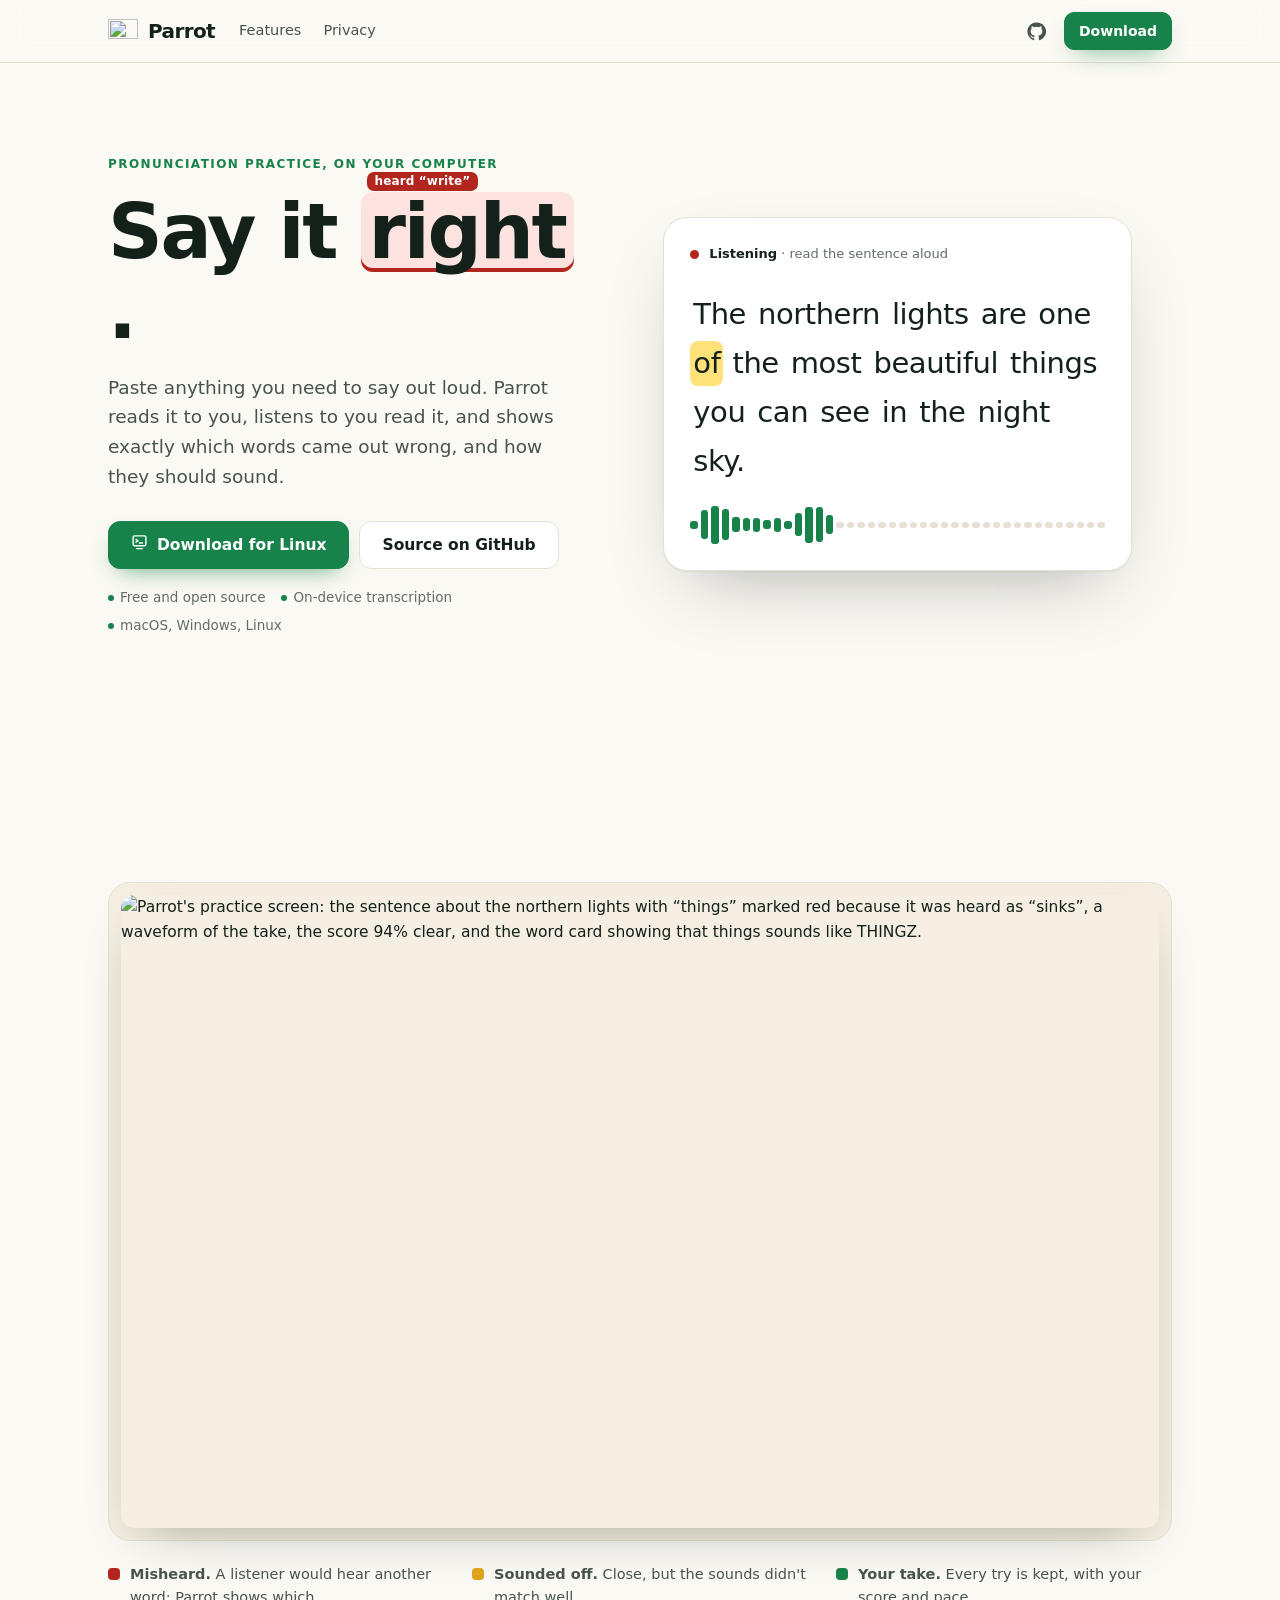
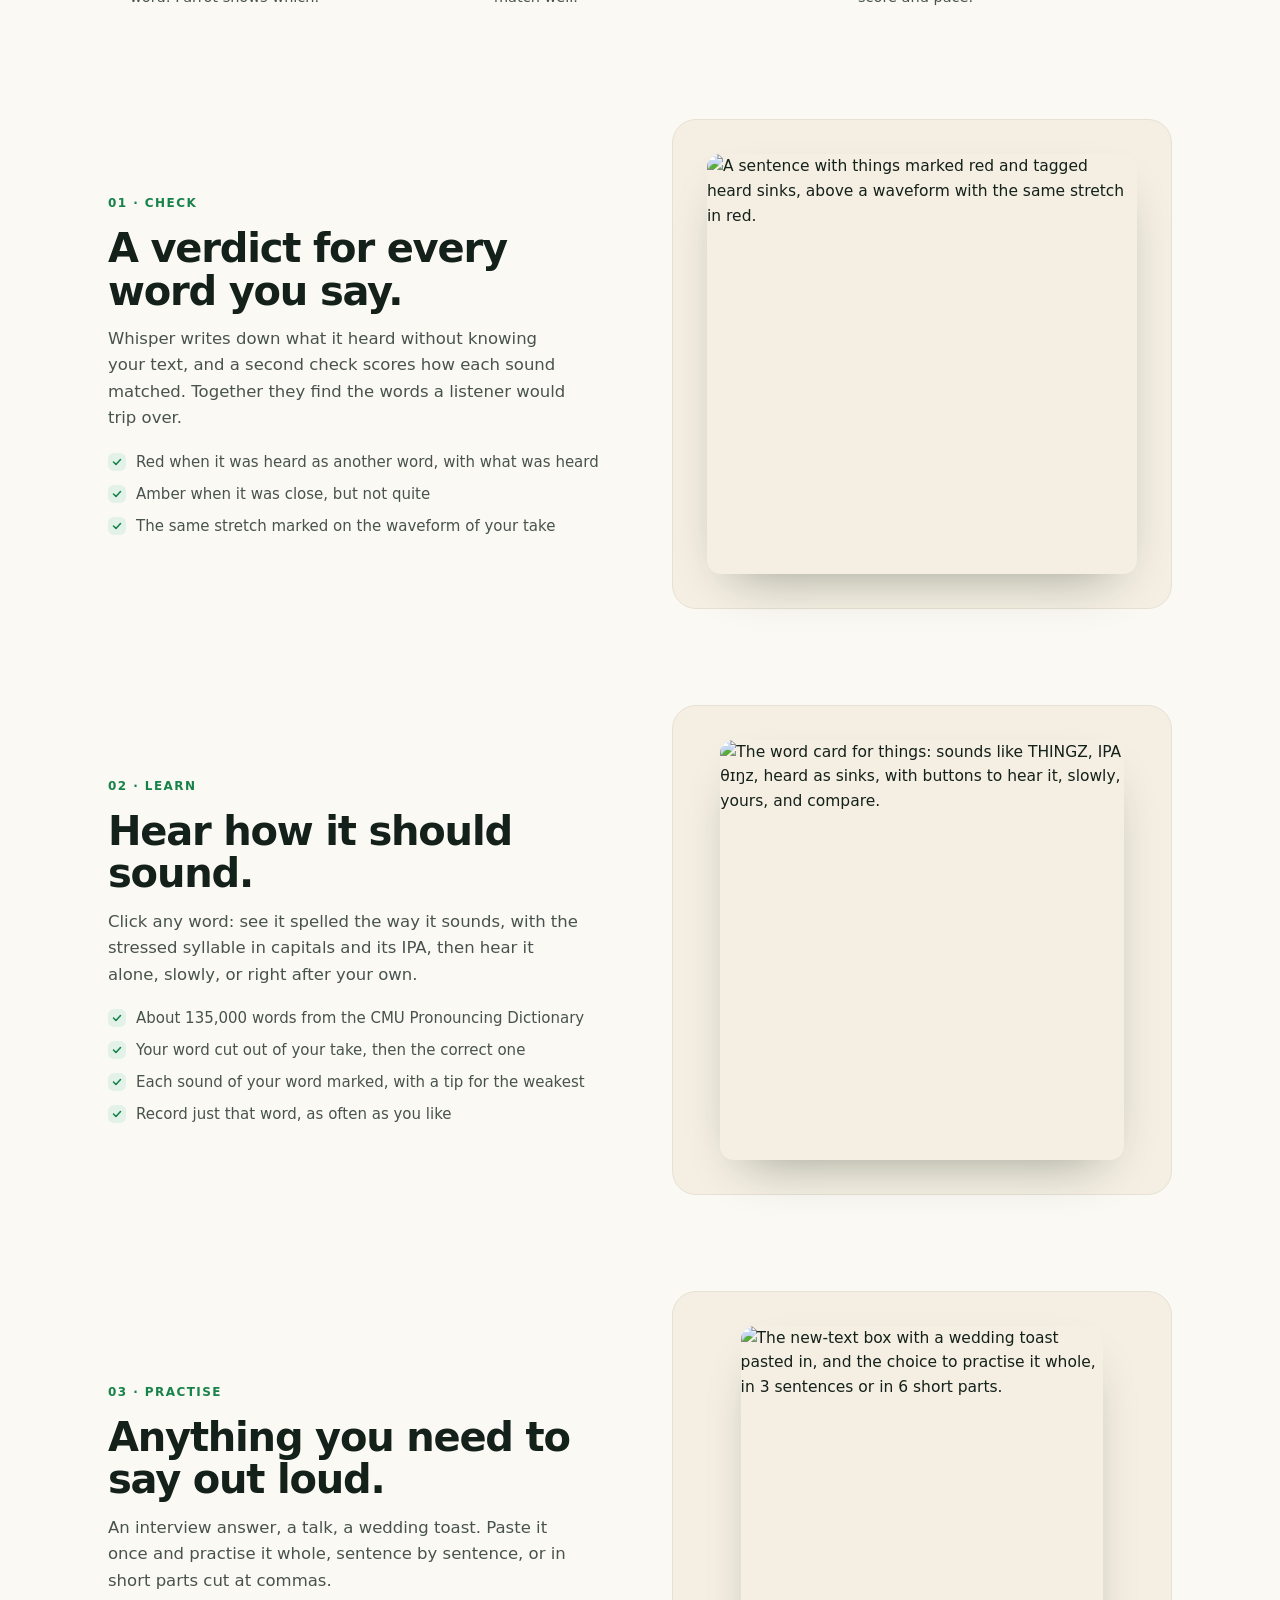
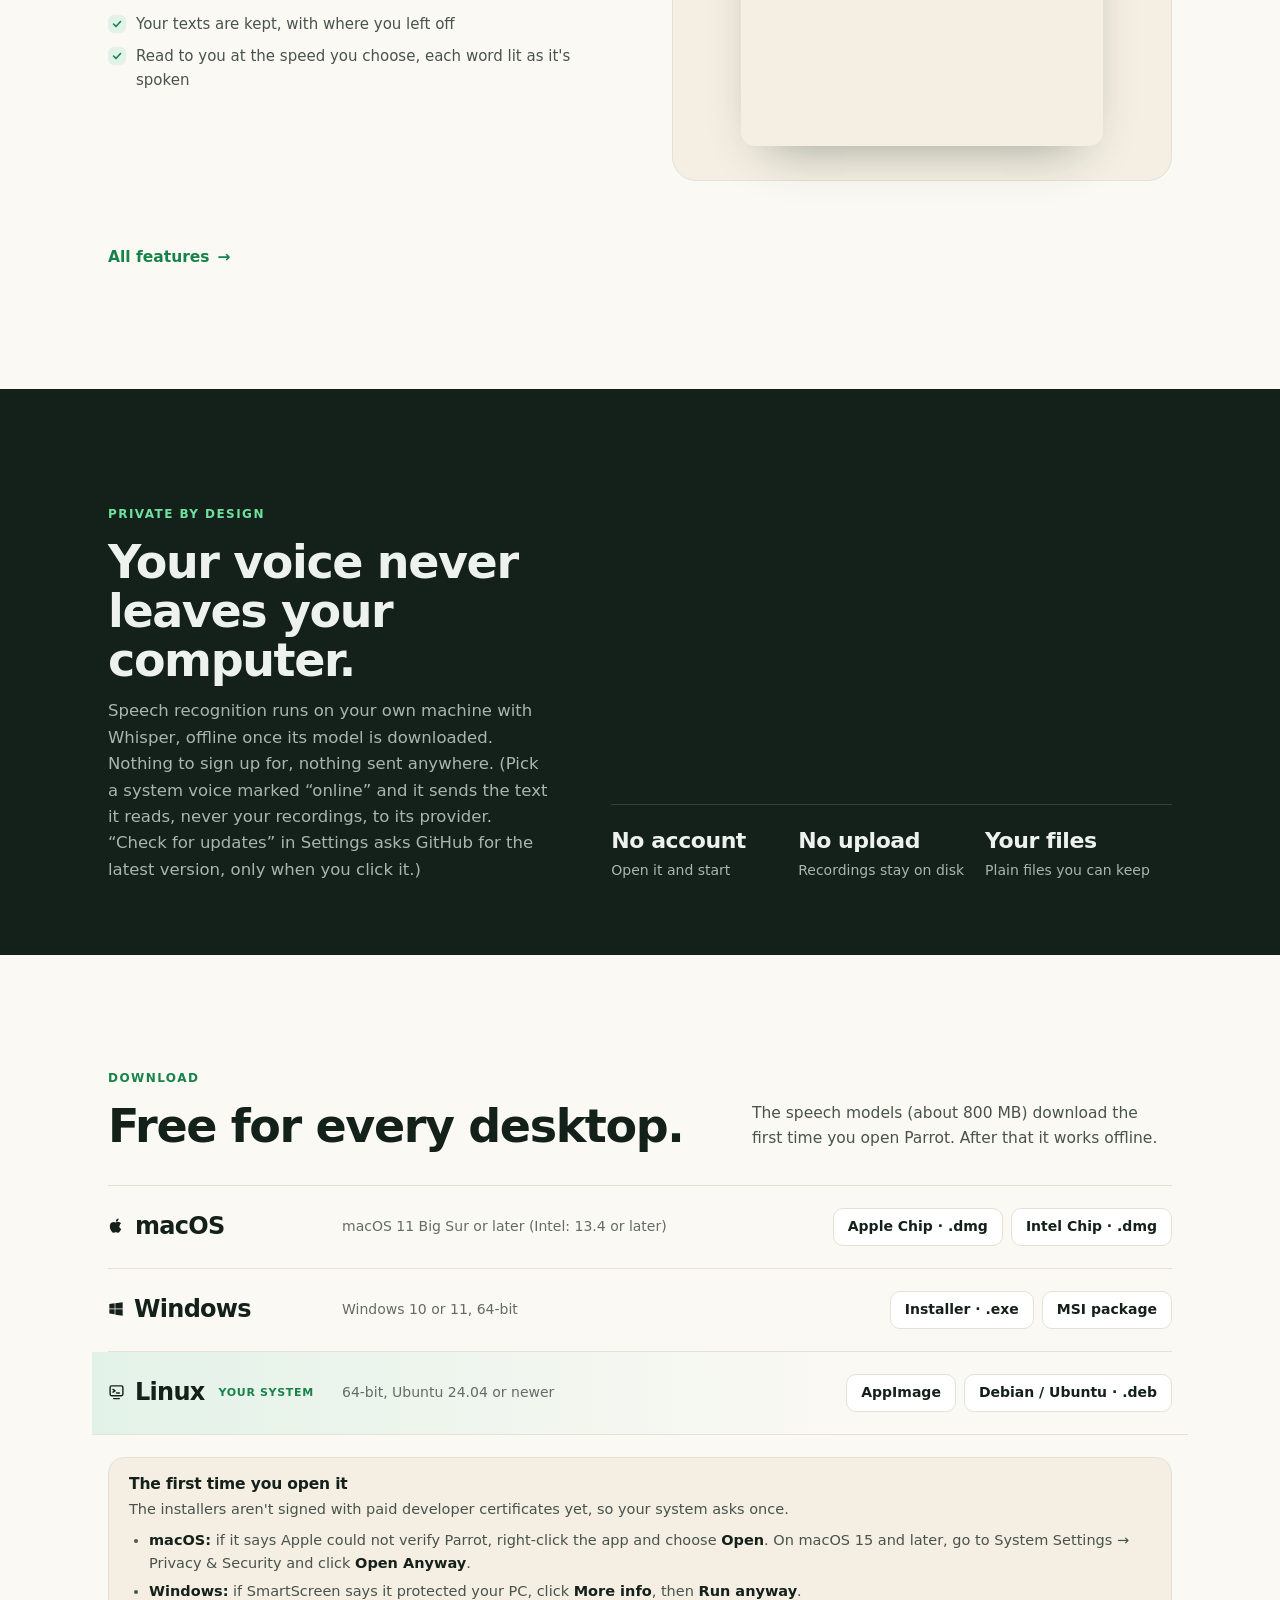
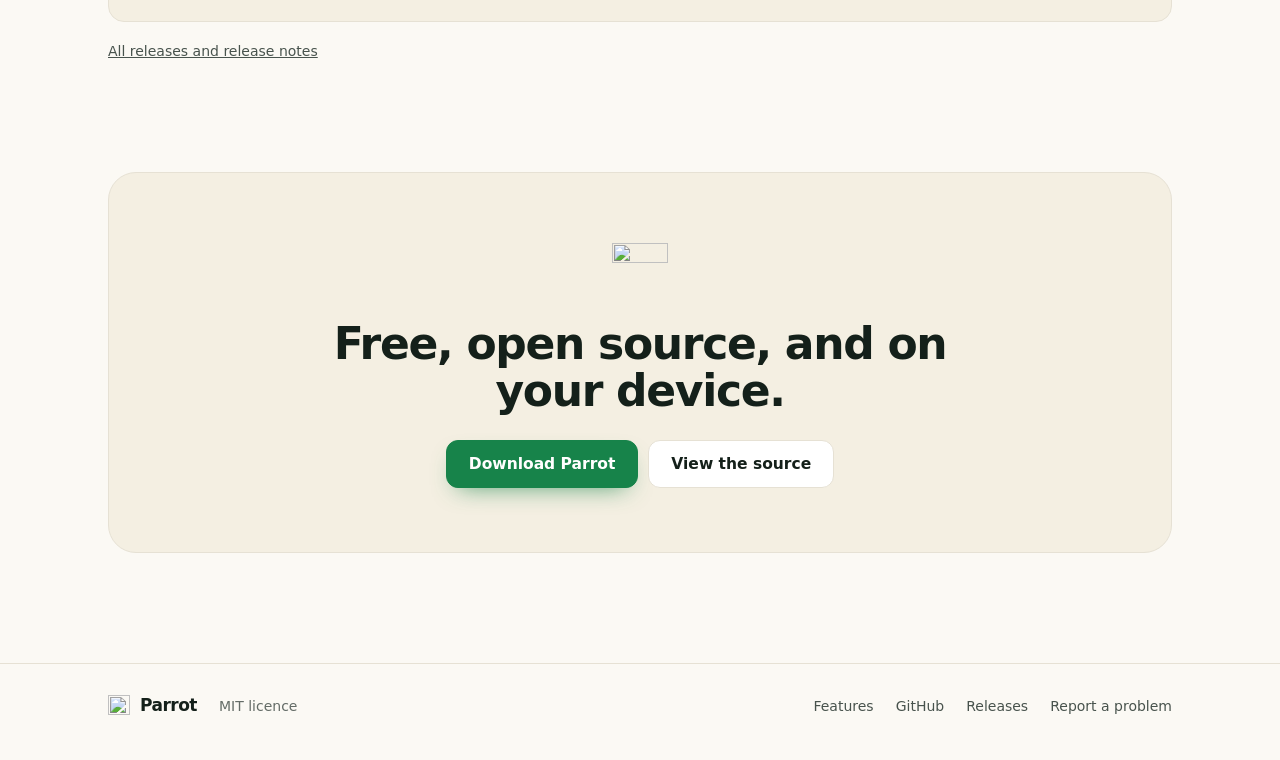
==== commit b6bd0143: "feat: Add an opt-in Check for updates to Settings Users only learned of a new release by revisiting " ====
--- a/docs/index.html
+++ b/docs/index.html
@@ -5,9 +5,13 @@
 <meta name="viewport" content="width=device-width, initial-scale=1">
 <title>Parrot — say it right</title>
 <meta name="description" content="Parrot is a free, open-source desktop app for practising spoken English. Paste any text, listen to it, read it aloud, and see which words came out wrong. On-device transcription, offline, on macOS, Windows and Linux.">
+<link rel="canonical" href="https://qwertymuzaffar.github.io/parrot/">
+<meta property="og:type" content="website">
+<meta property="og:url" content="https://qwertymuzaffar.github.io/parrot/">
 <meta property="og:title" content="Parrot — say it right">
 <meta property="og:description" content="Read a text aloud and see which words came out wrong. Free, open source, on-device.">
 <meta property="og:image" content="https://qwertymuzaffar.github.io/parrot/practice.webp">
+<meta name="twitter:card" content="summary_large_image">
 <link rel="icon" type="image/png" href="favicon.png">
 <link rel="apple-touch-icon" href="apple-touch-icon.png">
 <link rel="preload" href="fonts/dm-sans.woff2" as="font" type="font/woff2" crossorigin>
@@ -94,7 +98,7 @@
             <li>The same stretch marked on the waveform of your take</li>
           </ul>
         </div>
-        <div class="pic"><img src="features/words.webp" width="1194 1164" height="" alt="A sentence with things marked red and tagged heard sinks, above a waveform with the same stretch in red." loading="lazy"></div>
+        <div class="pic"><img src="features/words.webp" width="1194" height="1164" alt="A sentence with things marked red and tagged heard sinks, above a waveform with the same stretch in red." loading="lazy"></div>
       </div>
 
       <div class="row flip">
@@ -105,6 +109,8 @@
           <ul>
             <li>About 135,000 words from the CMU Pronouncing Dictionary</li>
             <li>Your word cut out of your take, then the correct one</li>
+            <li>Each sound of your word marked, with a tip for the weakest</li>
+            <li>Record just that word, as often as you like</li>
           </ul>
         </div>
         <div class="pic"><img src="features/sounds.webp" width="1014" height="1056" alt="The word card for things: sounds like THINGZ, IPA θɪŋz, heard as sinks, with buttons to hear it, slowly, yours, and compare." loading="lazy"></div>
@@ -132,7 +138,7 @@
       <div>
         <span class="eyebrow">Private by design</span>
         <h2>Your voice never leaves your computer.</h2>
-        <p>Speech recognition runs on your own machine with Whisper, offline once its model is downloaded. Nothing to sign up for, nothing sent anywhere.</p>
+        <p>Speech recognition runs on your own machine with Whisper, offline once its model is downloaded. Nothing to sign up for, nothing sent anywhere. (Pick a system voice marked “online” and it sends the text it reads, never your recordings, to its provider. “Check for updates” in Settings asks GitHub for the latest version, only when you click it.)</p>
       </div>
       <div class="facts">
         <div><b>No account</b><span>Open it and start</span></div>
@@ -295,7 +301,8 @@
 })();
 
 // The download buttons follow the visitor's system. Each links to a fixed file name in the latest release (the release
-// workflow uploads them), so downloads work without asking the GitHub API first.
+// workflow uploads them), so downloads work without asking the GitHub API first. A Mac's chip (Apple or Intel) cannot be
+// told from the browser, so on macOS the main button leads to both files; phones and tablets get no system of their own.
 (function () {
   var icons = {
     mac: '<svg width="17" height="17" viewBox="0 0 24 24" fill="currentColor" aria-hidden="true"><path d="M16.4 12.8c0-2.6 2.1-3.8 2.2-3.9-1.2-1.8-3.1-2-3.7-2-1.6-.2-3.1.9-3.9.9-.8 0-2-.9-3.4-.9-1.7 0-3.3 1-4.2 2.6-1.8 3.1-.5 7.7 1.3 10.2.8 1.2 1.8 2.6 3.1 2.5 1.3-.1 1.7-.8 3.2-.8s1.9.8 3.2.8c1.3 0 2.2-1.2 3-2.4.9-1.4 1.3-2.7 1.3-2.8 0 0-2.6-1-2.6-4.2zM13.9 5.2c.7-.8 1.2-2 1-3.2-1 .1-2.2.7-2.9 1.5-.6.7-1.2 1.9-1.1 3 1.2.1 2.3-.5 3-1.3z"/></svg>',
@@ -303,25 +310,33 @@
     linux: '<svg width="17" height="17" viewBox="0 0 24 24" fill="none" stroke="currentColor" stroke-width="2" stroke-linecap="round" stroke-linejoin="round" aria-hidden="true"><rect x="3" y="4" width="18" height="14" rx="2"/><path d="m7 9 3 2-3 2M12 14h4M8 22h8"/></svg>'
   };
   var names = { mac: 'macOS', windows: 'Windows', linux: 'Linux' };
+  var RELEASES = 'https://github.com/qwertymuzaffar/parrot/releases';
   document.querySelectorAll('[data-icon]').forEach(function (el) { el.innerHTML = icons[el.dataset.icon]; });
   var ua = navigator.userAgent;
-  var os = /Win/i.test(ua) ? 'windows' : /Linux|X11/i.test(ua) && !/Android/i.test(ua) ? 'linux' : 'mac';
+  // iPadOS reports itself as a Mac, but a Mac has no touch screen
+  var mobile = /iPhone|iPad|iPod|Android/i.test(ua) || (/Macintosh/i.test(ua) && navigator.maxTouchPoints > 1);
+  var os = mobile ? null : /Win/i.test(ua) ? 'windows' : /Linux|X11/i.test(ua) ? 'linux' : /Mac/i.test(ua) ? 'mac' : null;
   document.querySelectorAll('.os-row').forEach(function (r) { r.classList.toggle('me', r.dataset.os === os); });
-  document.getElementById('main-icon').innerHTML = icons[os];
-  document.getElementById('main-label').textContent = 'Download for ' + names[os];
-
-  var mine = document.querySelector('.os-row[data-os="' + os + '"] a[data-asset][href]');
+  if (os) {
+    document.getElementById('main-icon').innerHTML = icons[os];
+    document.getElementById('main-label').textContent = 'Download for ' + names[os];
+  }
+
+  var mine = os && os !== 'mac' && document.querySelector('.os-row[data-os="' + os + '"] a[data-asset][href]');
   if (mine) { document.getElementById('main-download').href = mine.href; document.getElementById('main-download').setAttribute('download', ''); }
 
+  var note = document.getElementById('release-note');
+  function link(href, text) { var a = document.createElement('a'); a.href = href; a.textContent = text; return a; }
   fetch('https://api.github.com/repos/qwertymuzaffar/parrot/releases/latest')
     .then(function (r) { if (!r.ok) throw new Error(r.status); return r.json(); })
     .then(function (rel) {
-      document.getElementById('release-note').innerHTML = 'Version ' + rel.tag_name.replace(/^v/, '') + ', released ' +
-        new Date(rel.published_at).toLocaleDateString(undefined, { day: 'numeric', month: 'long', year: 'numeric' }) +
-        ' · <a href="' + rel.html_url + '">Release notes</a> · <a href="https://github.com/qwertymuzaffar/parrot/releases">All releases</a>';
+      var notes = /^https:\/\/github\.com\/qwertymuzaffar\/parrot\/releases\//.test(rel.html_url) ? rel.html_url : RELEASES;
+      note.replaceChildren('Version ' + String(rel.tag_name).replace(/^v/, '') + ', released ' +
+        new Date(rel.published_at).toLocaleDateString(undefined, { day: 'numeric', month: 'long', year: 'numeric' }) + ' · ',
+        link(notes, 'Release notes'), ' · ', link(RELEASES, 'All releases'));
     })
     .catch(function () {
-      document.getElementById('release-note').innerHTML = '<a href="https://github.com/qwertymuzaffar/parrot/releases">All releases and release notes</a>';
+      note.replaceChildren(link(RELEASES, 'All releases and release notes'));
     });
 })();
 </script>
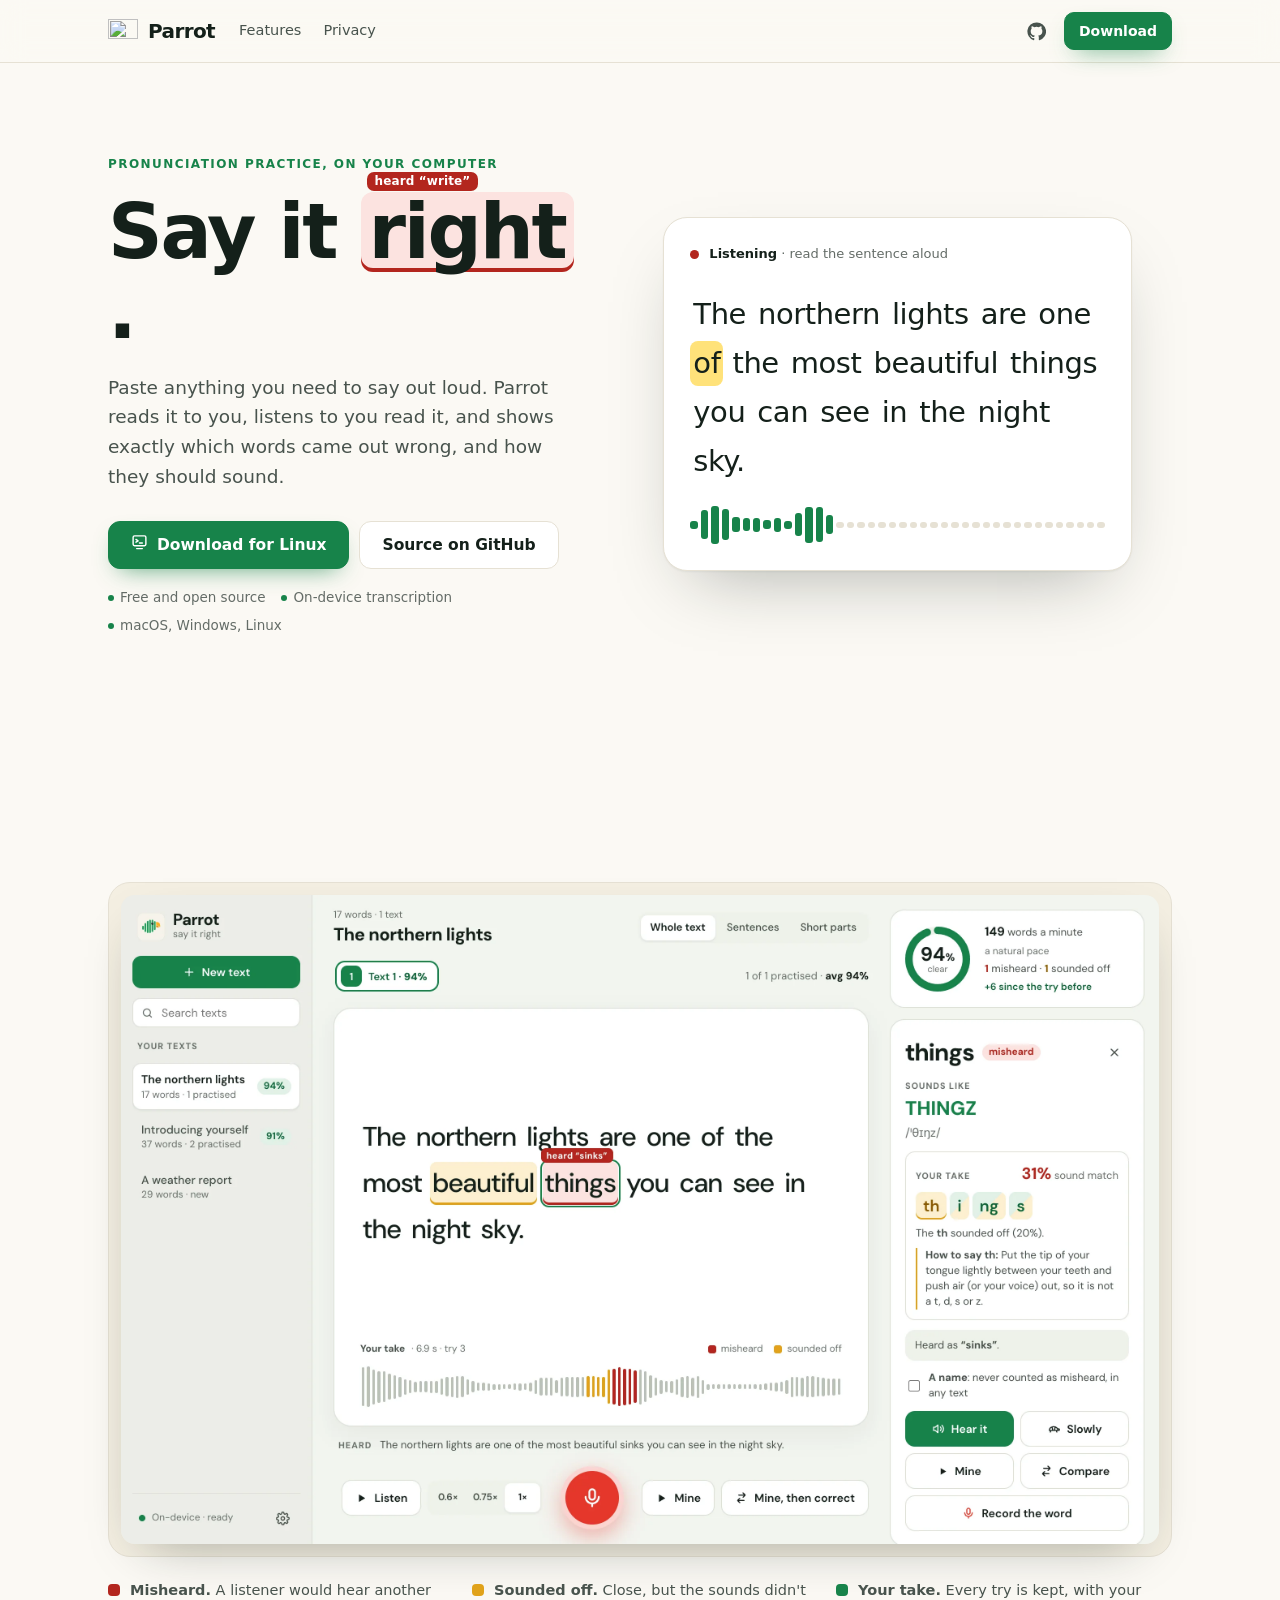
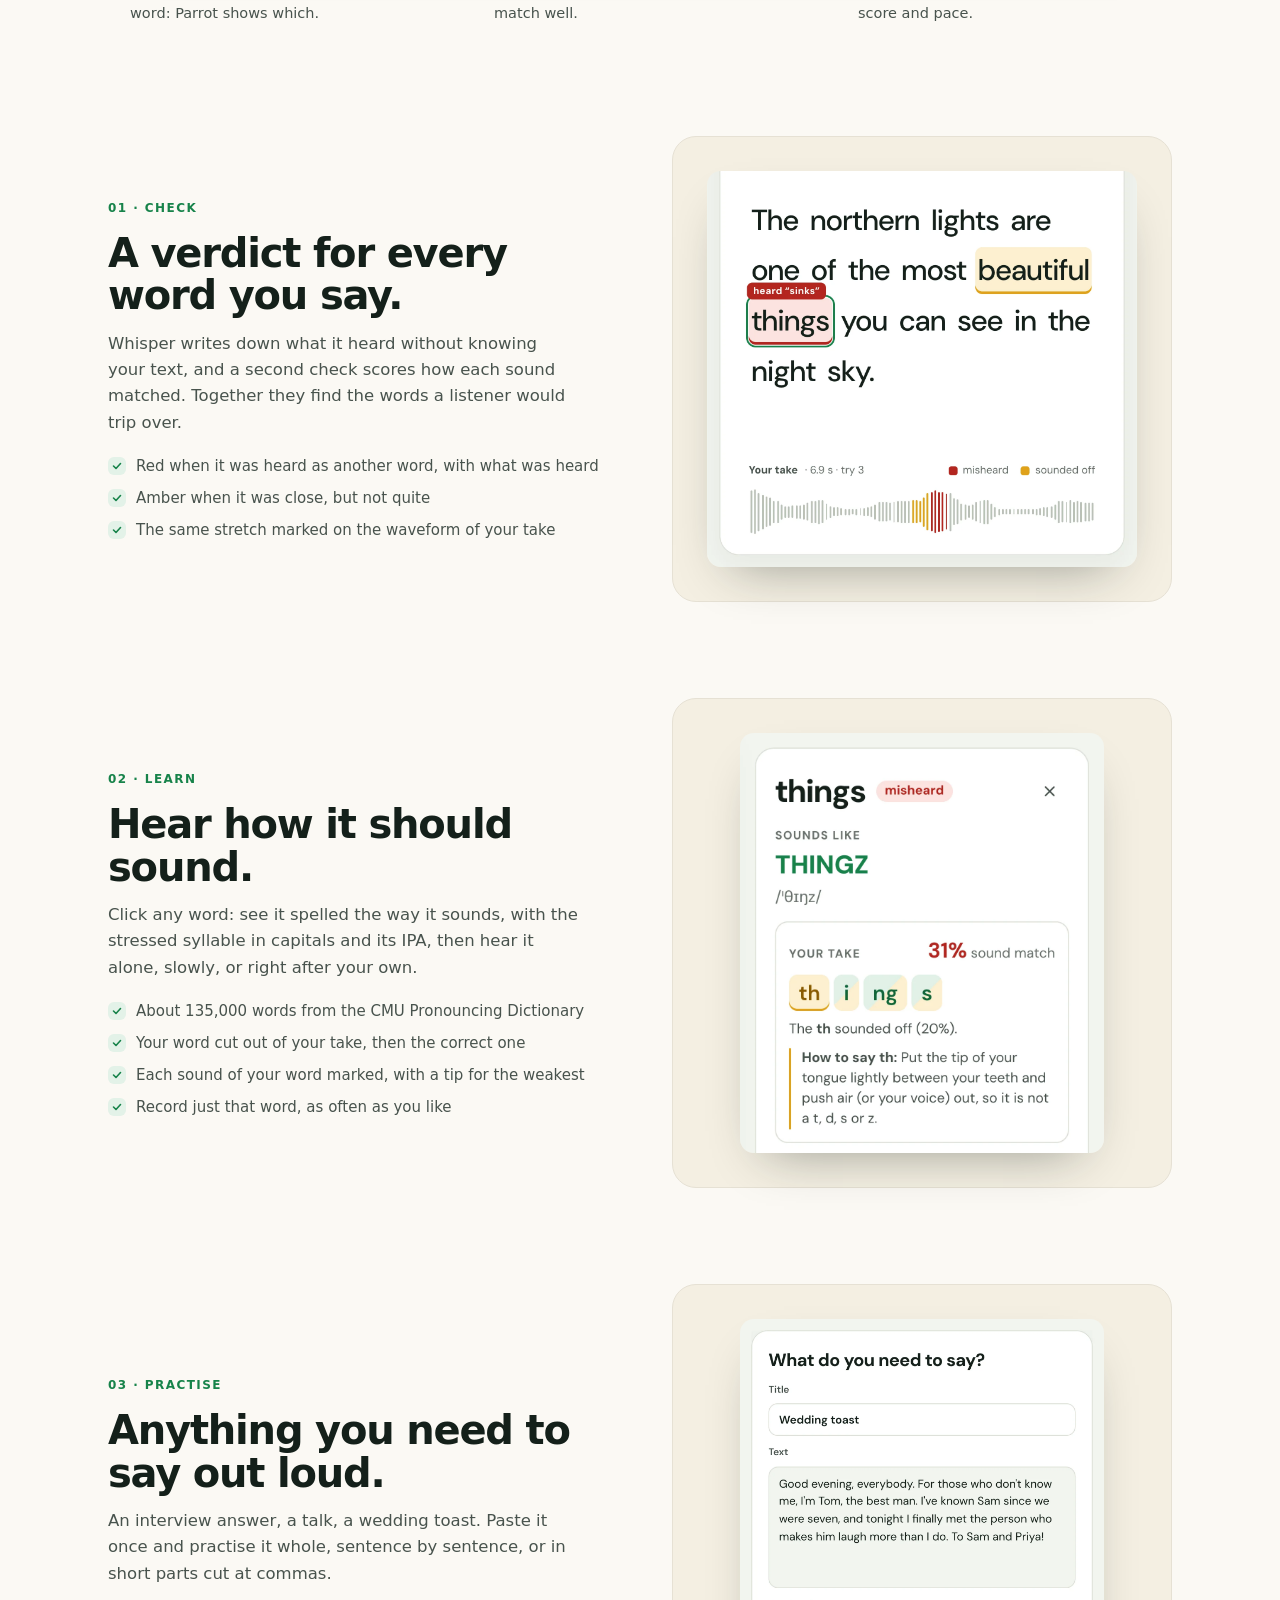
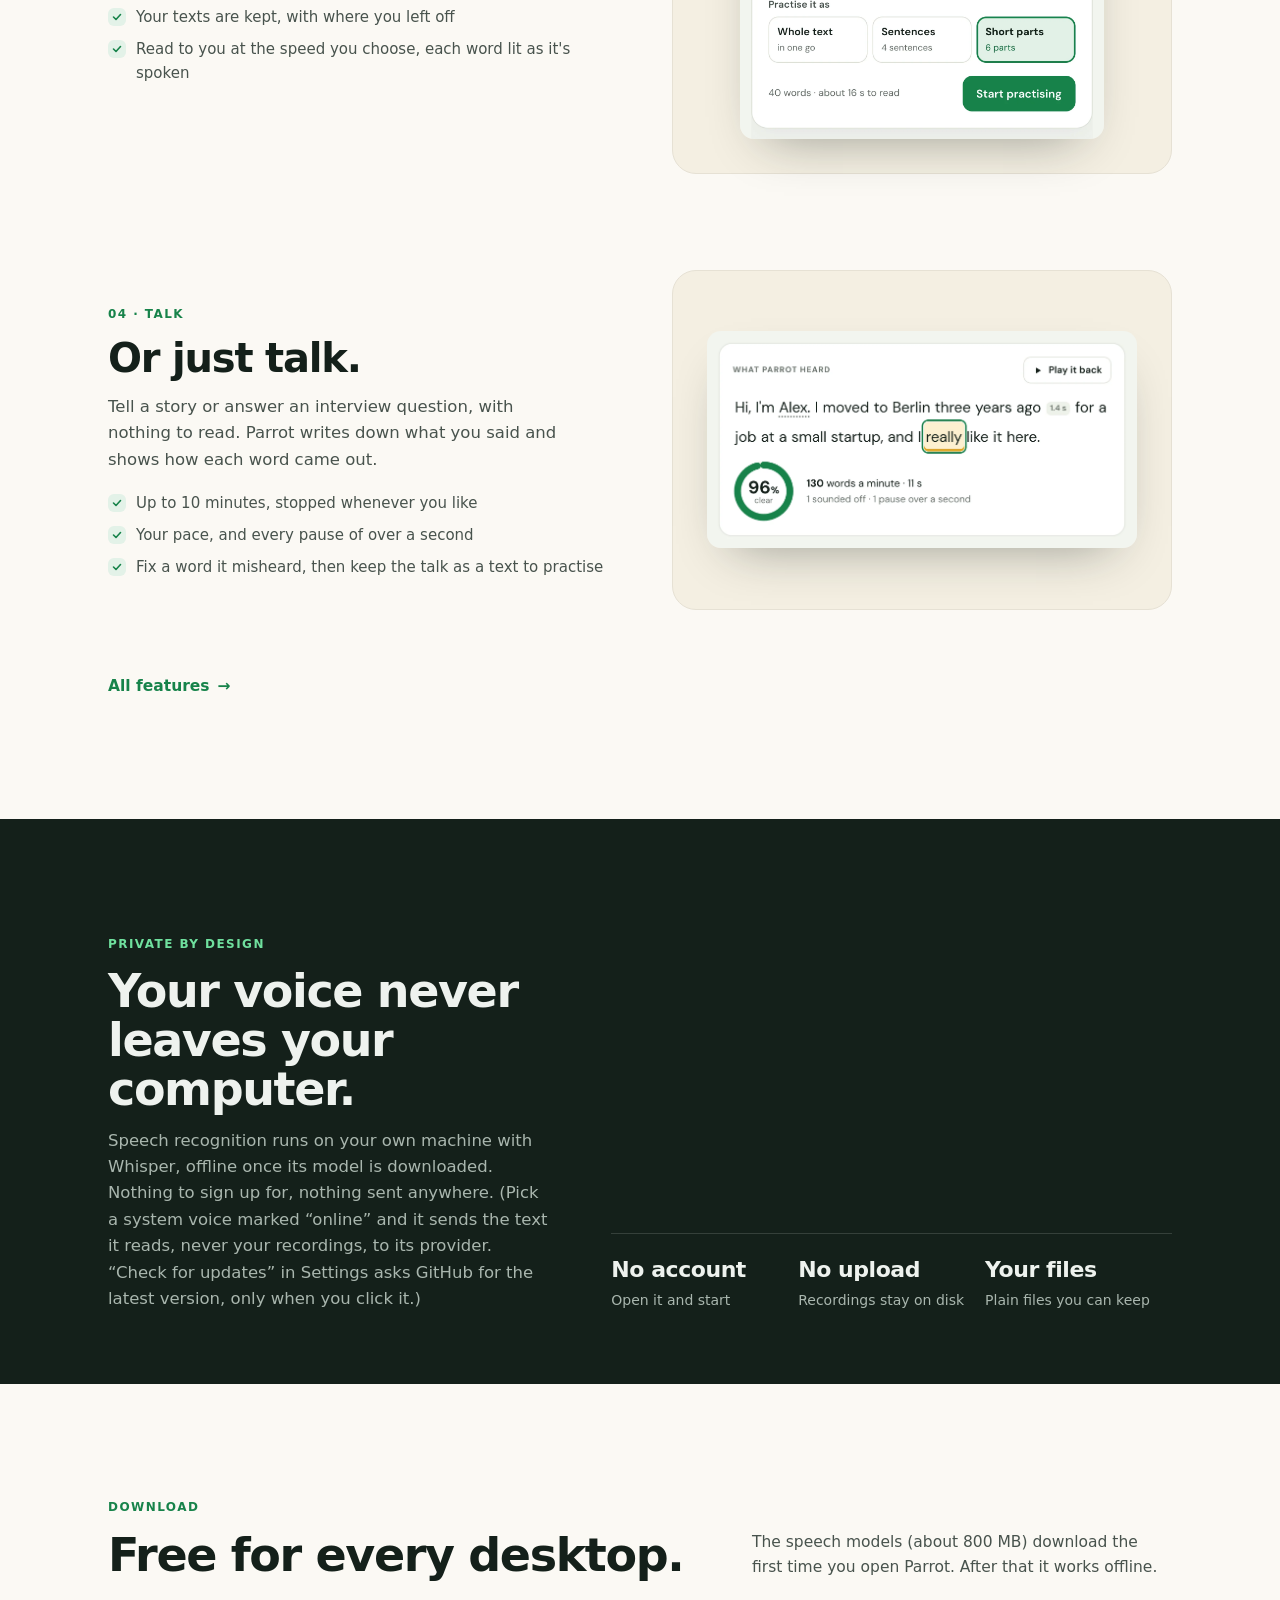
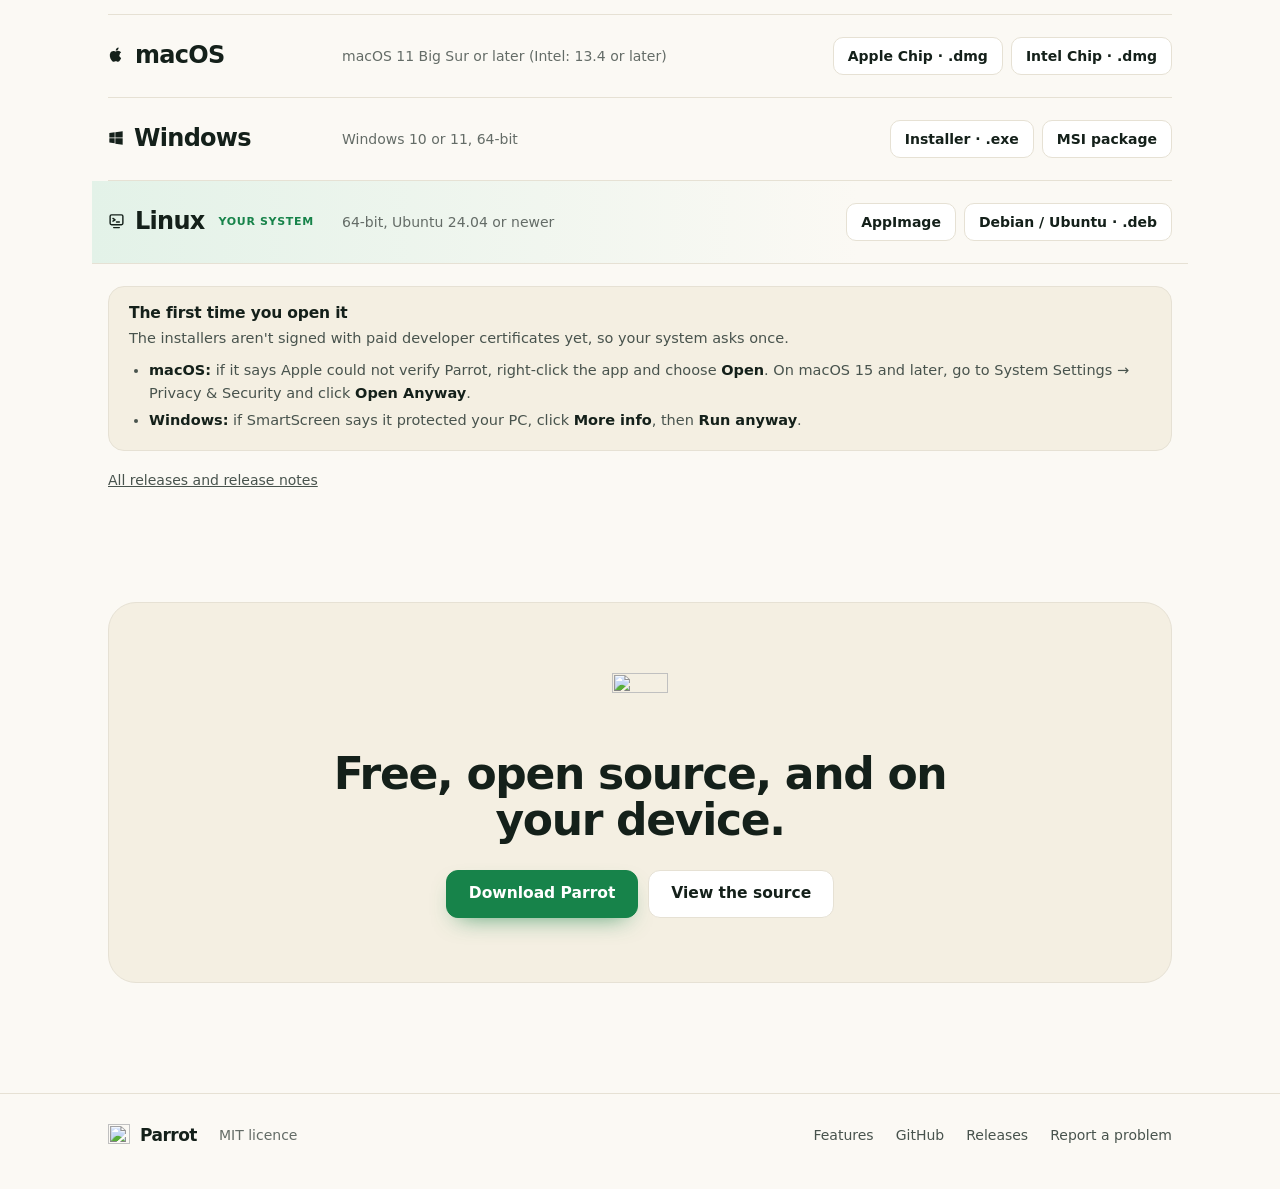
==== commit bc8cea5d: "docs: Retake the site's screenshots and add Just talk The screenshots predated 0.2.0: the word card " ====
--- a/docs/index.html
+++ b/docs/index.html
@@ -4,7 +4,7 @@
 <meta charset="utf-8">
 <meta name="viewport" content="width=device-width, initial-scale=1">
 <title>Parrot — say it right</title>
-<meta name="description" content="Parrot is a free, open-source desktop app for practising spoken English. Paste any text, listen to it, read it aloud, and see which words came out wrong. On-device transcription, offline, on macOS, Windows and Linux.">
+<meta name="description" content="Parrot is a free, open-source desktop app for practising spoken English. Paste any text, listen to it, read it aloud, and see which words came out wrong, or just talk and see how each word came out. On-device transcription, offline, on macOS, Windows and Linux.">
 <link rel="canonical" href="https://qwertymuzaffar.github.io/parrot/">
 <meta property="og:type" content="website">
 <meta property="og:url" content="https://qwertymuzaffar.github.io/parrot/">
@@ -15,7 +15,7 @@
 <link rel="icon" type="image/png" href="favicon.png">
 <link rel="apple-touch-icon" href="apple-touch-icon.png">
 <link rel="preload" href="fonts/dm-sans.woff2" as="font" type="font/woff2" crossorigin>
-<link rel="stylesheet" href="site.css?v=3">
+<link rel="stylesheet" href="site.css?v=4">
 </head>
 <body>
 <header class="nav">
@@ -77,7 +77,7 @@
   <div class="wrap">
     <section class="shot">
       <div class="frame">
-        <img src="practice.webp" width="2560" height="1560" alt="Parrot's practice screen: the sentence about the northern lights with “things” marked red because it was heard as “sinks”, a waveform of the take, the score 94% clear, and the word card showing that things sounds like THINGZ.">
+        <img src="practice.webp" width="2560" height="1600" alt="Parrot's practice screen: the sentence about the northern lights with “things” marked red because it was heard as “sinks” and “beautiful” amber, a waveform of the take, the score 94% clear, and the word card showing that things sounds like THINGZ, its th marked, with a tip on how to say it.">
       </div>
       <div class="legend">
         <div><i class="r"></i><span><b>Misheard.</b> A listener would hear another word: Parrot shows which.</span></div>
@@ -98,7 +98,7 @@
             <li>The same stretch marked on the waveform of your take</li>
           </ul>
         </div>
-        <div class="pic"><img src="features/words.webp" width="1194" height="1164" alt="A sentence with things marked red and tagged heard sinks, above a waveform with the same stretch in red." loading="lazy"></div>
+        <div class="pic"><img src="features/words.webp" width="1452" height="1338" alt="A sentence with beautiful marked amber and things marked red and tagged heard sinks, above a waveform of the take with the same stretches in amber and red." loading="lazy"></div>
       </div>
 
       <div class="row flip">
@@ -113,7 +113,7 @@
             <li>Record just that word, as often as you like</li>
           </ul>
         </div>
-        <div class="pic"><img src="features/sounds.webp" width="1014" height="1056" alt="The word card for things: sounds like THINGZ, IPA θɪŋz, heard as sinks, with buttons to hear it, slowly, yours, and compare." loading="lazy"></div>
+        <div class="pic"><img src="features/sounds.webp" width="1026" height="1182" alt="The word card for things: sounds like THINGZ, IPA θɪŋz, then its sounds th, i, ng and s as you said them, th marked, with a tip on how to say th." loading="lazy"></div>
       </div>
 
       <div class="row">
@@ -126,7 +126,21 @@
             <li>Read to you at the speed you choose, each word lit as it's spoken</li>
           </ul>
         </div>
-        <div class="pic"><img src="features/texts.webp" width="1332" height="1542" alt="The new-text box with a wedding toast pasted in, and the choice to practise it whole, in 3 sentences or in 6 short parts." loading="lazy"></div>
+        <div class="pic"><img src="features/texts.webp" width="1344" height="1554" alt="The new-text box with a wedding toast pasted in, and the choice to practise it whole, in 4 sentences or in 6 short parts." loading="lazy"></div>
+      </div>
+
+      <div class="row flip">
+        <div>
+          <span class="eyebrow">04 · Talk</span>
+          <h2>Or just talk.</h2>
+          <p>Tell a story or answer an interview question, with nothing to read. Parrot writes down what you said and shows how each word came out.</p>
+          <ul>
+            <li>Up to 10 minutes, stopped whenever you like</li>
+            <li>Your pace, and every pause of over a second</li>
+            <li>Fix a word it misheard, then keep the talk as a text to practise</li>
+          </ul>
+        </div>
+        <div class="pic"><img src="features/talk.webp" width="1749" height="882" alt="What Parrot heard of a talk: Hi, I'm Alex, with Alex underlined as a name, a pause of 1.4 seconds marked after three years ago, really marked amber, and the score 96% clear at 130 words a minute." loading="lazy"></div>
       </div>
     </div>
     <a class="more" href="features/">All features <span aria-hidden="true">→</span></a>
--- a/docs/site.css
+++ b/docs/site.css
@@ -233,6 +233,7 @@
 .art.pink { --tint: #f5d5e2; }
 .art.lilac { --tint: #e2dbf4; }
 .art.sand { --tint: #eee1c8; }
+.art.mint { --tint: #d3eee4; }
 .card .art.night { background: #14201a; }
 .card .art.night::before { opacity: 0.5; }
 /* the privacy card spans the rest of its row, its facts on the dark band */
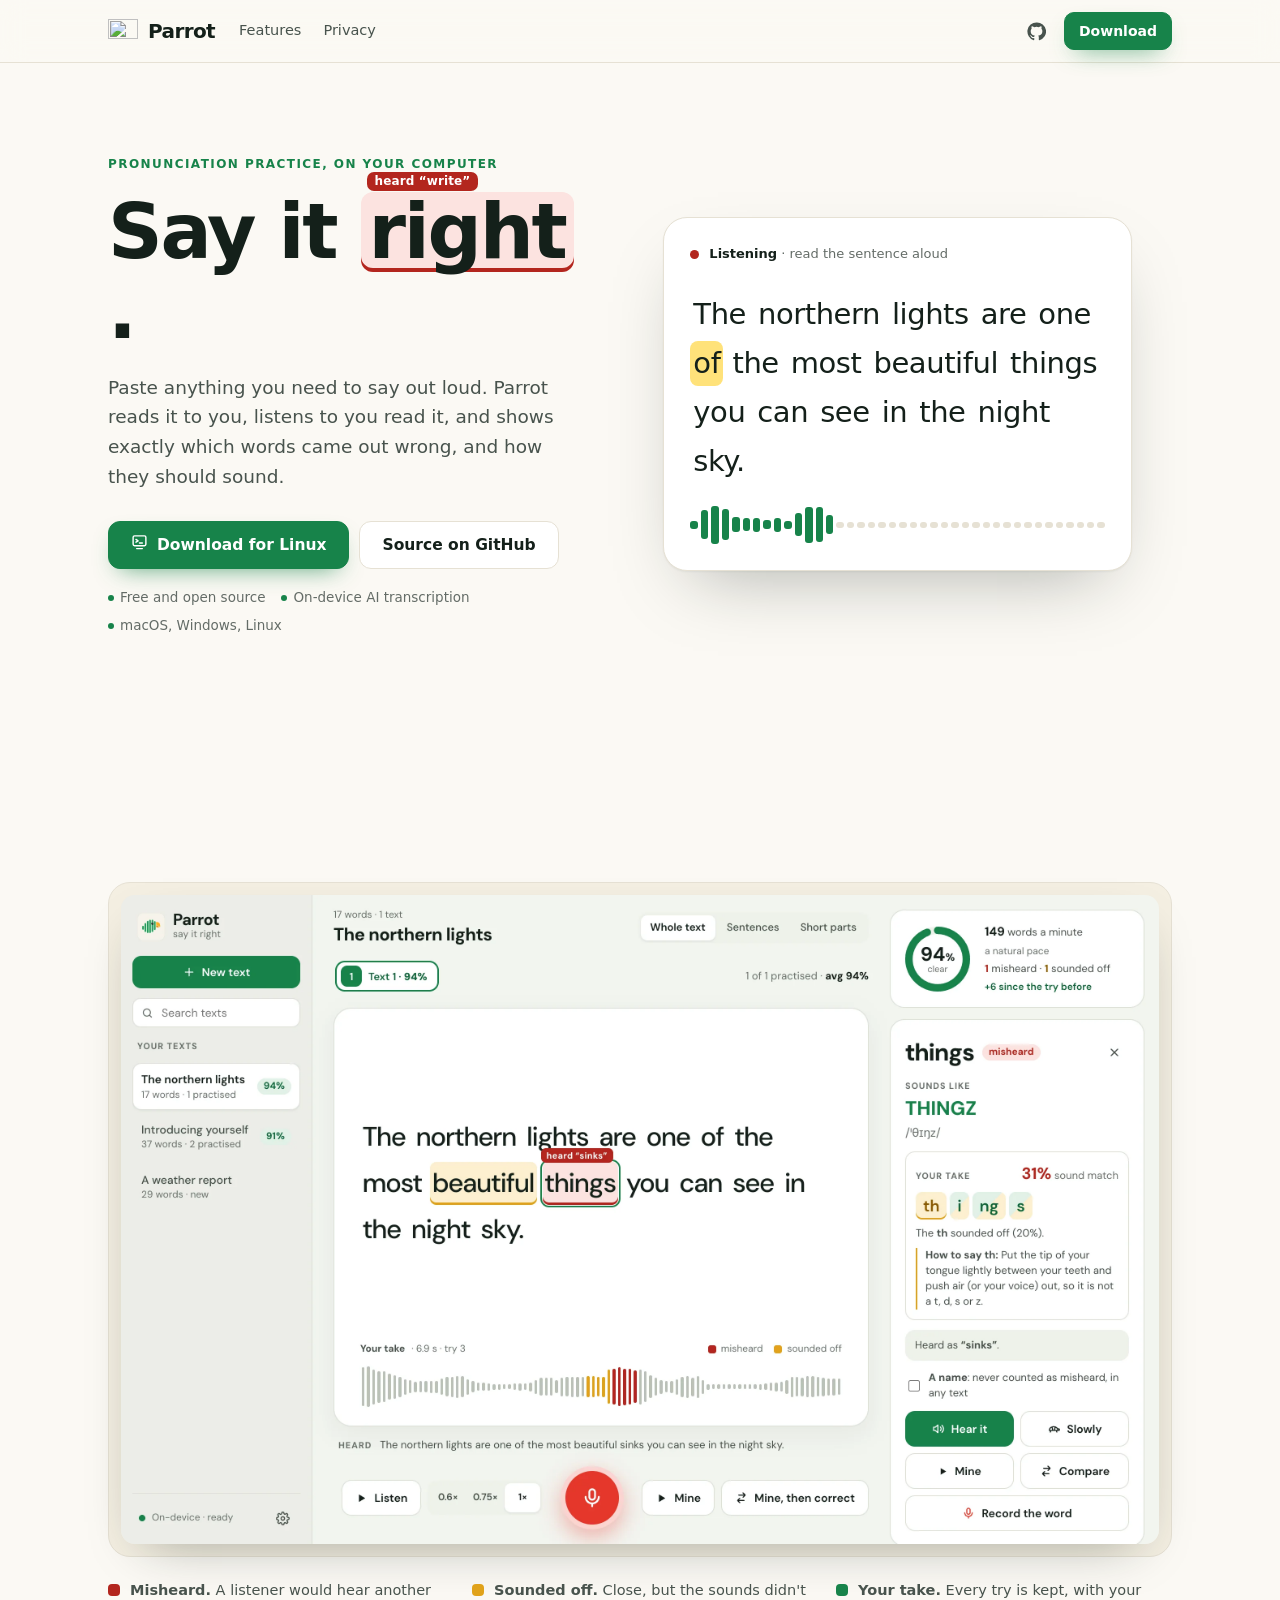
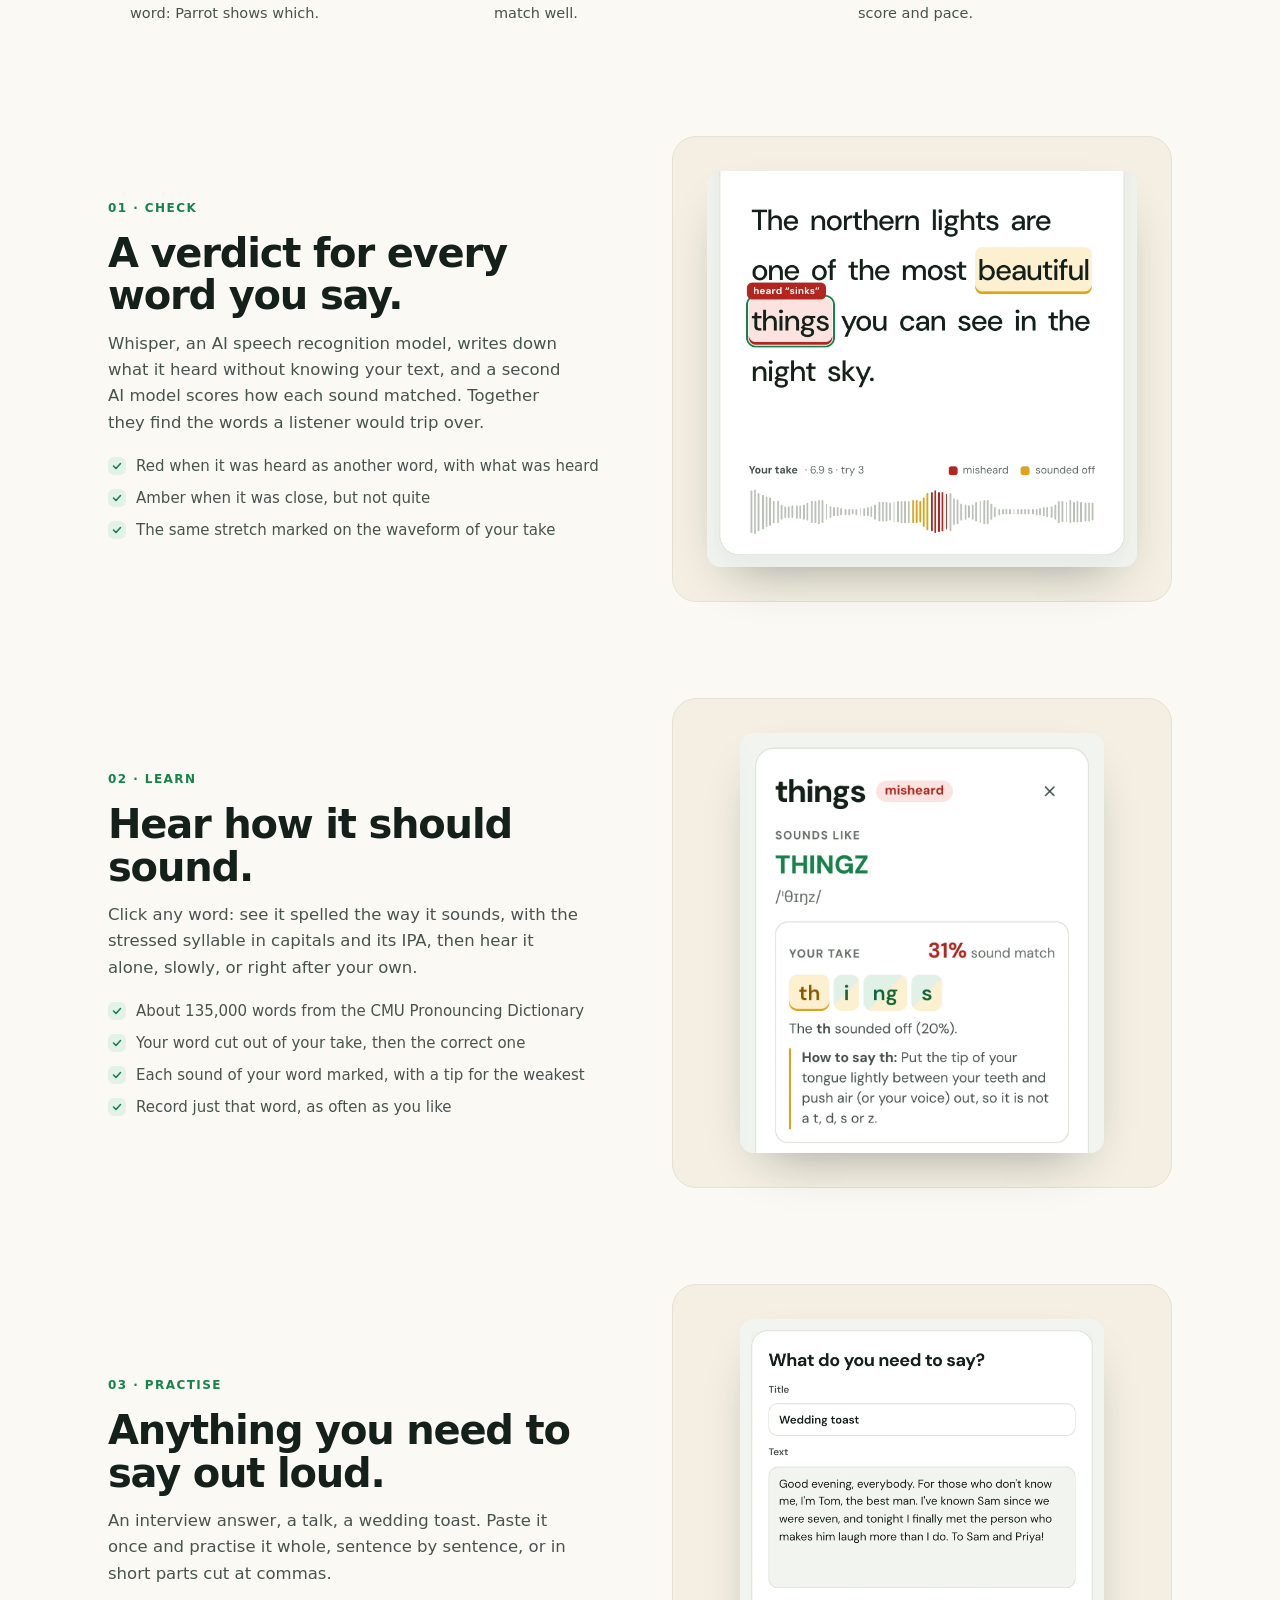
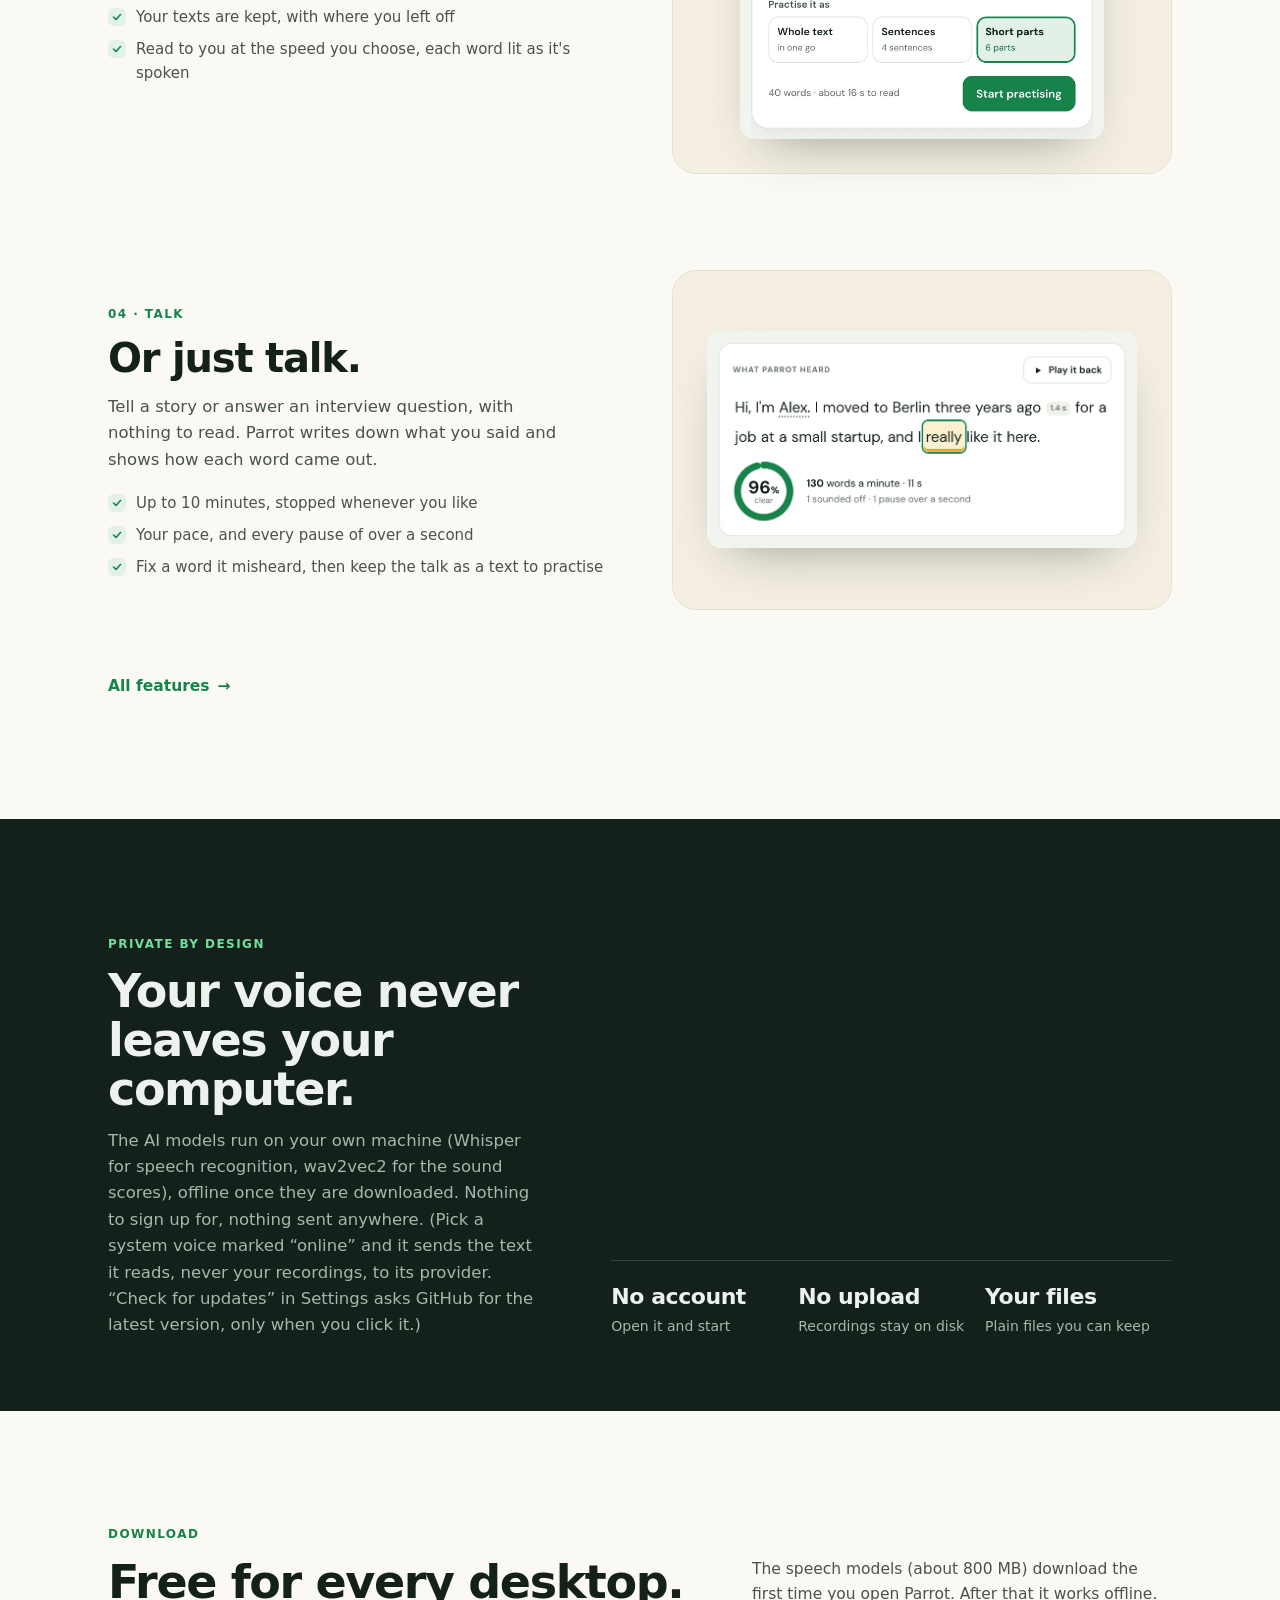
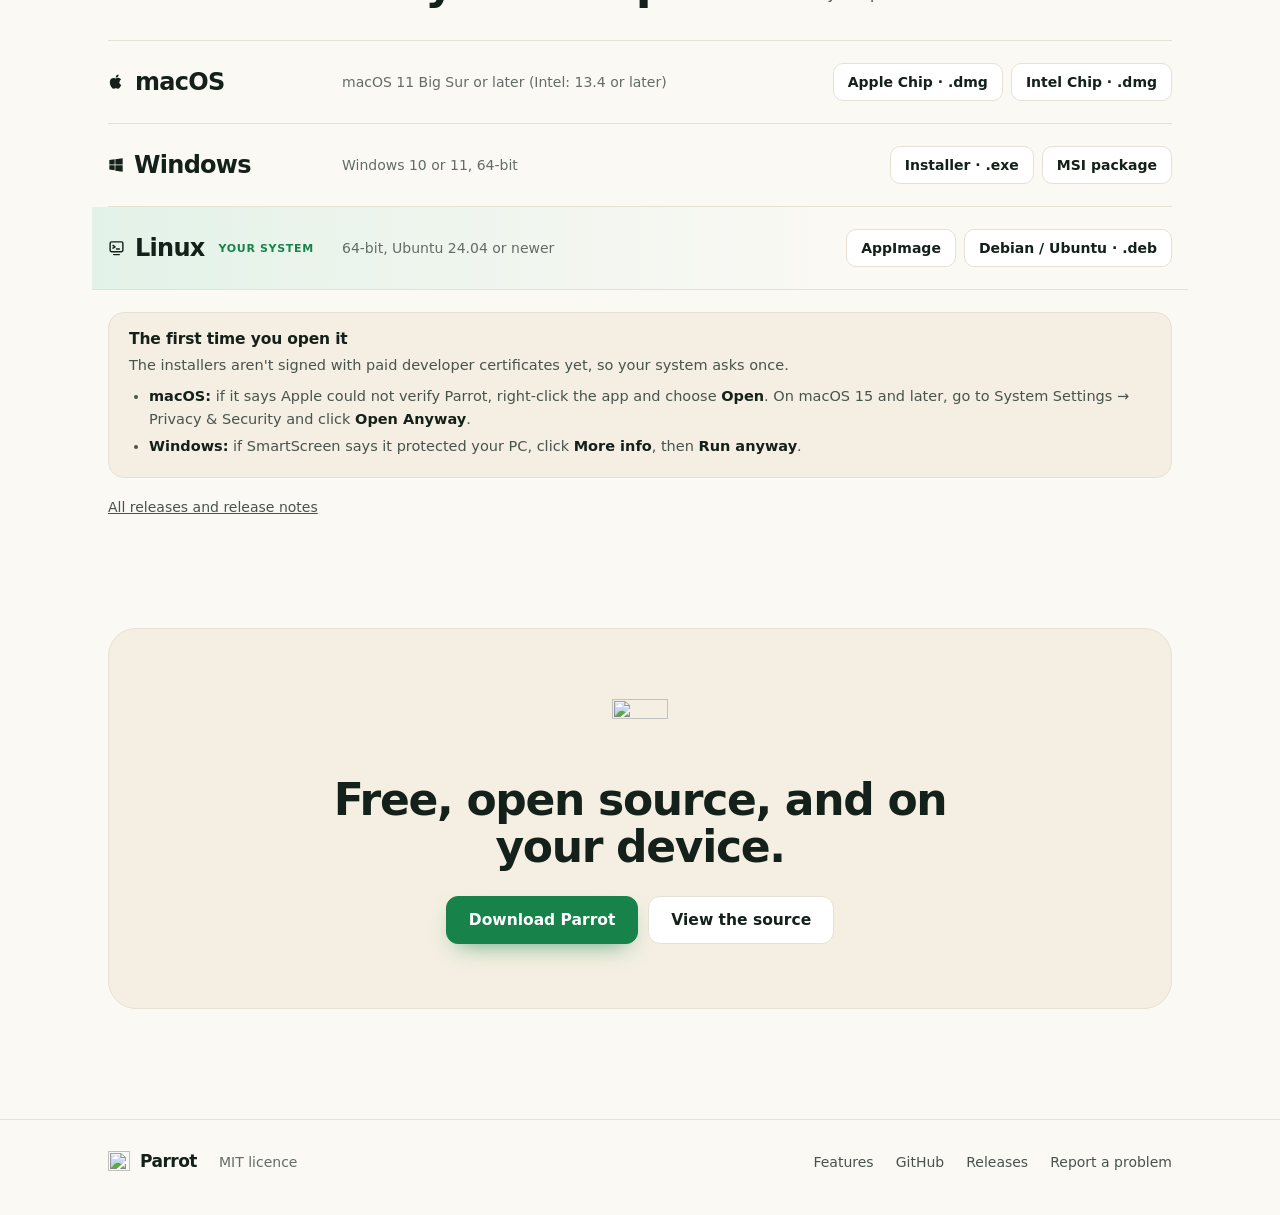
==== commit 300c1618: "docs: Say the transcription on the website is AI The landing page said "on-device transcription" and" ====
--- a/docs/index.html
+++ b/docs/index.html
@@ -4,12 +4,12 @@
 <meta charset="utf-8">
 <meta name="viewport" content="width=device-width, initial-scale=1">
 <title>Parrot — say it right</title>
-<meta name="description" content="Parrot is a free, open-source desktop app for practising spoken English. Paste any text, listen to it, read it aloud, and see which words came out wrong, or just talk and see how each word came out. On-device transcription, offline, on macOS, Windows and Linux.">
+<meta name="description" content="Parrot is a free, open-source desktop app for practising spoken English. Paste any text, listen to it, read it aloud, and see which words came out wrong, or just talk and see how each word came out. On-device AI transcription, offline, on macOS, Windows and Linux.">
 <link rel="canonical" href="https://qwertymuzaffar.github.io/parrot/">
 <meta property="og:type" content="website">
 <meta property="og:url" content="https://qwertymuzaffar.github.io/parrot/">
 <meta property="og:title" content="Parrot — say it right">
-<meta property="og:description" content="Read a text aloud and see which words came out wrong. Free, open source, on-device.">
+<meta property="og:description" content="Read a text aloud and see which words came out wrong. Free, open source, on-device AI.">
 <meta property="og:image" content="https://qwertymuzaffar.github.io/parrot/practice.webp">
 <meta name="twitter:card" content="summary_large_image">
 <link rel="icon" type="image/png" href="favicon.png">
@@ -47,7 +47,7 @@
         </div>
         <div class="meta">
           <span><i></i>Free and open source</span>
-          <span><i></i>On-device transcription</span>
+          <span><i></i>On-device AI transcription</span>
           <span><i></i>macOS, Windows, Linux</span>
         </div>
       </div>
@@ -91,7 +91,7 @@
         <div>
           <span class="eyebrow">01 · Check</span>
           <h2>A verdict for every word you say.</h2>
-          <p>Whisper writes down what it heard without knowing your text, and a second check scores how each sound matched. Together they find the words a listener would trip over.</p>
+          <p>Whisper, an AI speech recognition model, writes down what it heard without knowing your text, and a second AI model scores how each sound matched. Together they find the words a listener would trip over.</p>
           <ul>
             <li>Red when it was heard as another word, with what was heard</li>
             <li>Amber when it was close, but not quite</li>
@@ -152,7 +152,7 @@
       <div>
         <span class="eyebrow">Private by design</span>
         <h2>Your voice never leaves your computer.</h2>
-        <p>Speech recognition runs on your own machine with Whisper, offline once its model is downloaded. Nothing to sign up for, nothing sent anywhere. (Pick a system voice marked “online” and it sends the text it reads, never your recordings, to its provider. “Check for updates” in Settings asks GitHub for the latest version, only when you click it.)</p>
+        <p>The AI models run on your own machine (Whisper for speech recognition, wav2vec2 for the sound scores), offline once they are downloaded. Nothing to sign up for, nothing sent anywhere. (Pick a system voice marked “online” and it sends the text it reads, never your recordings, to its provider. “Check for updates” in Settings asks GitHub for the latest version, only when you click it.)</p>
       </div>
       <div class="facts">
         <div><b>No account</b><span>Open it and start</span></div>
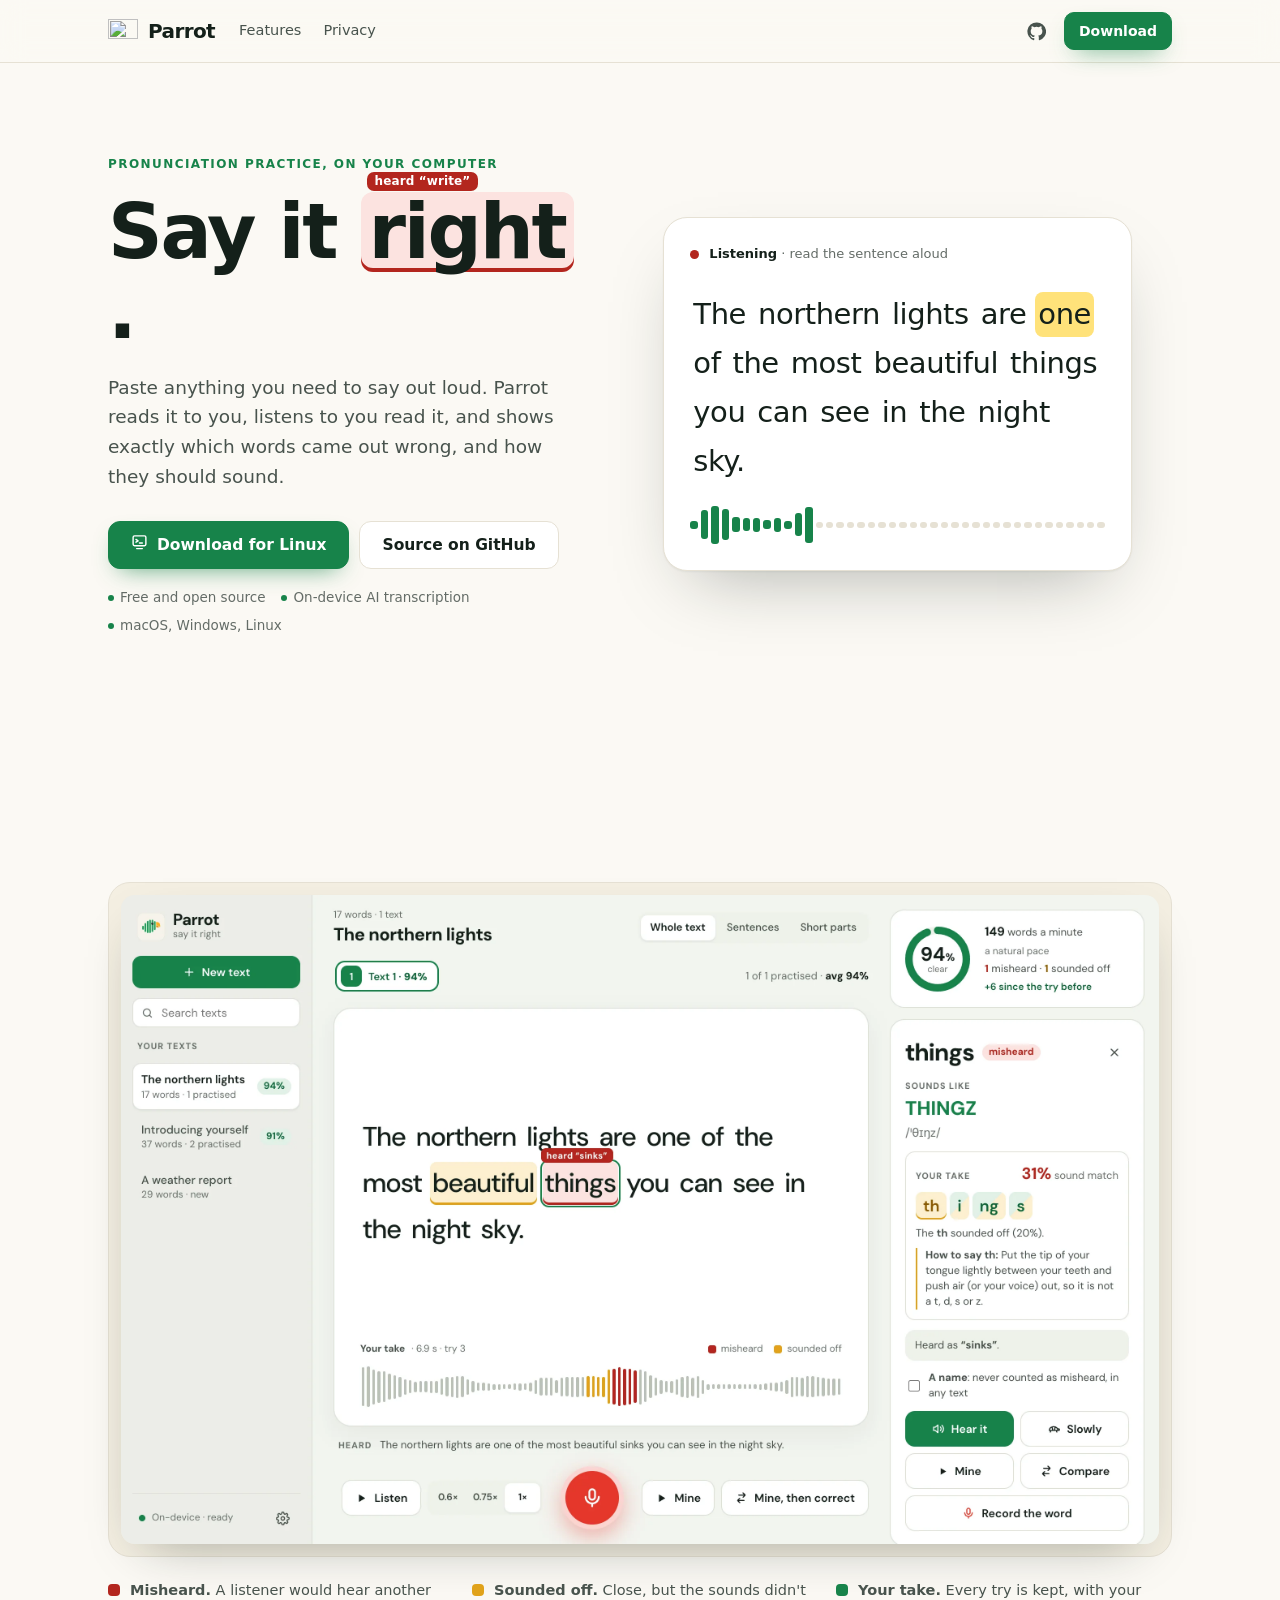
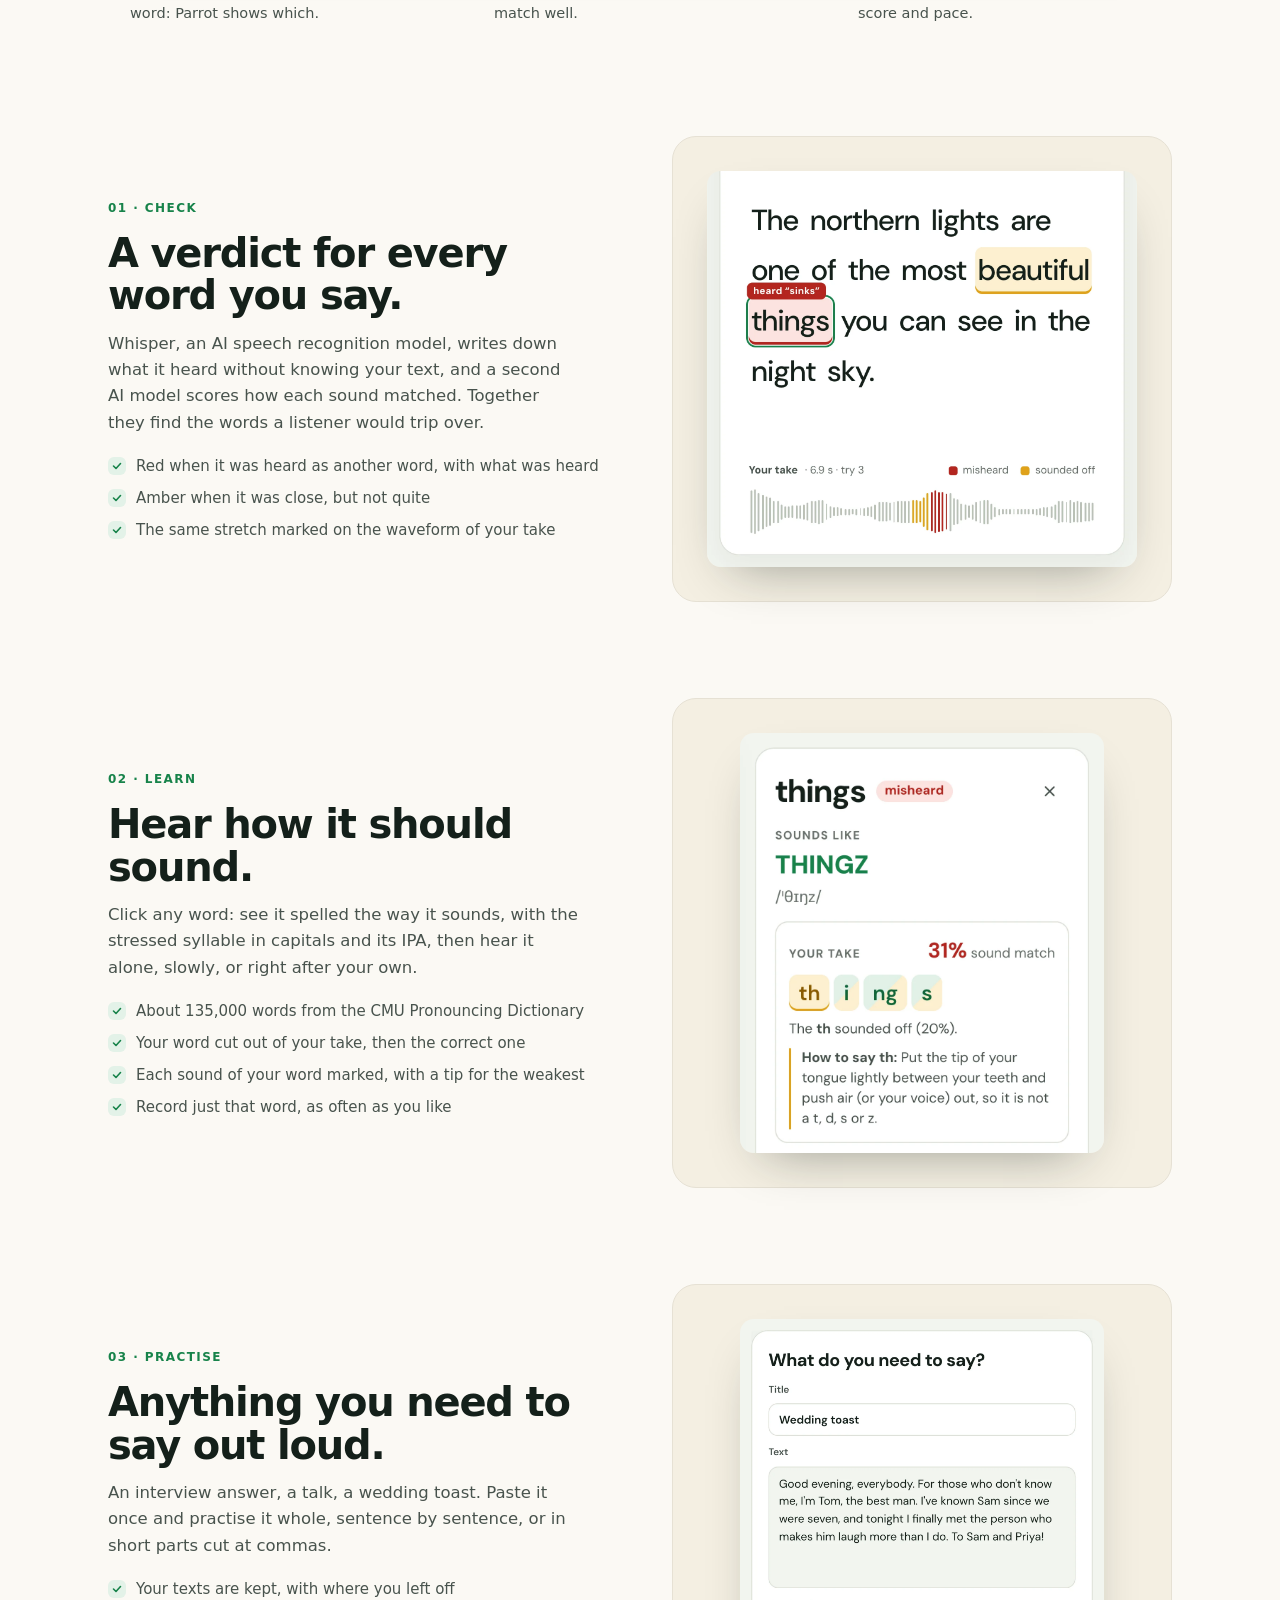
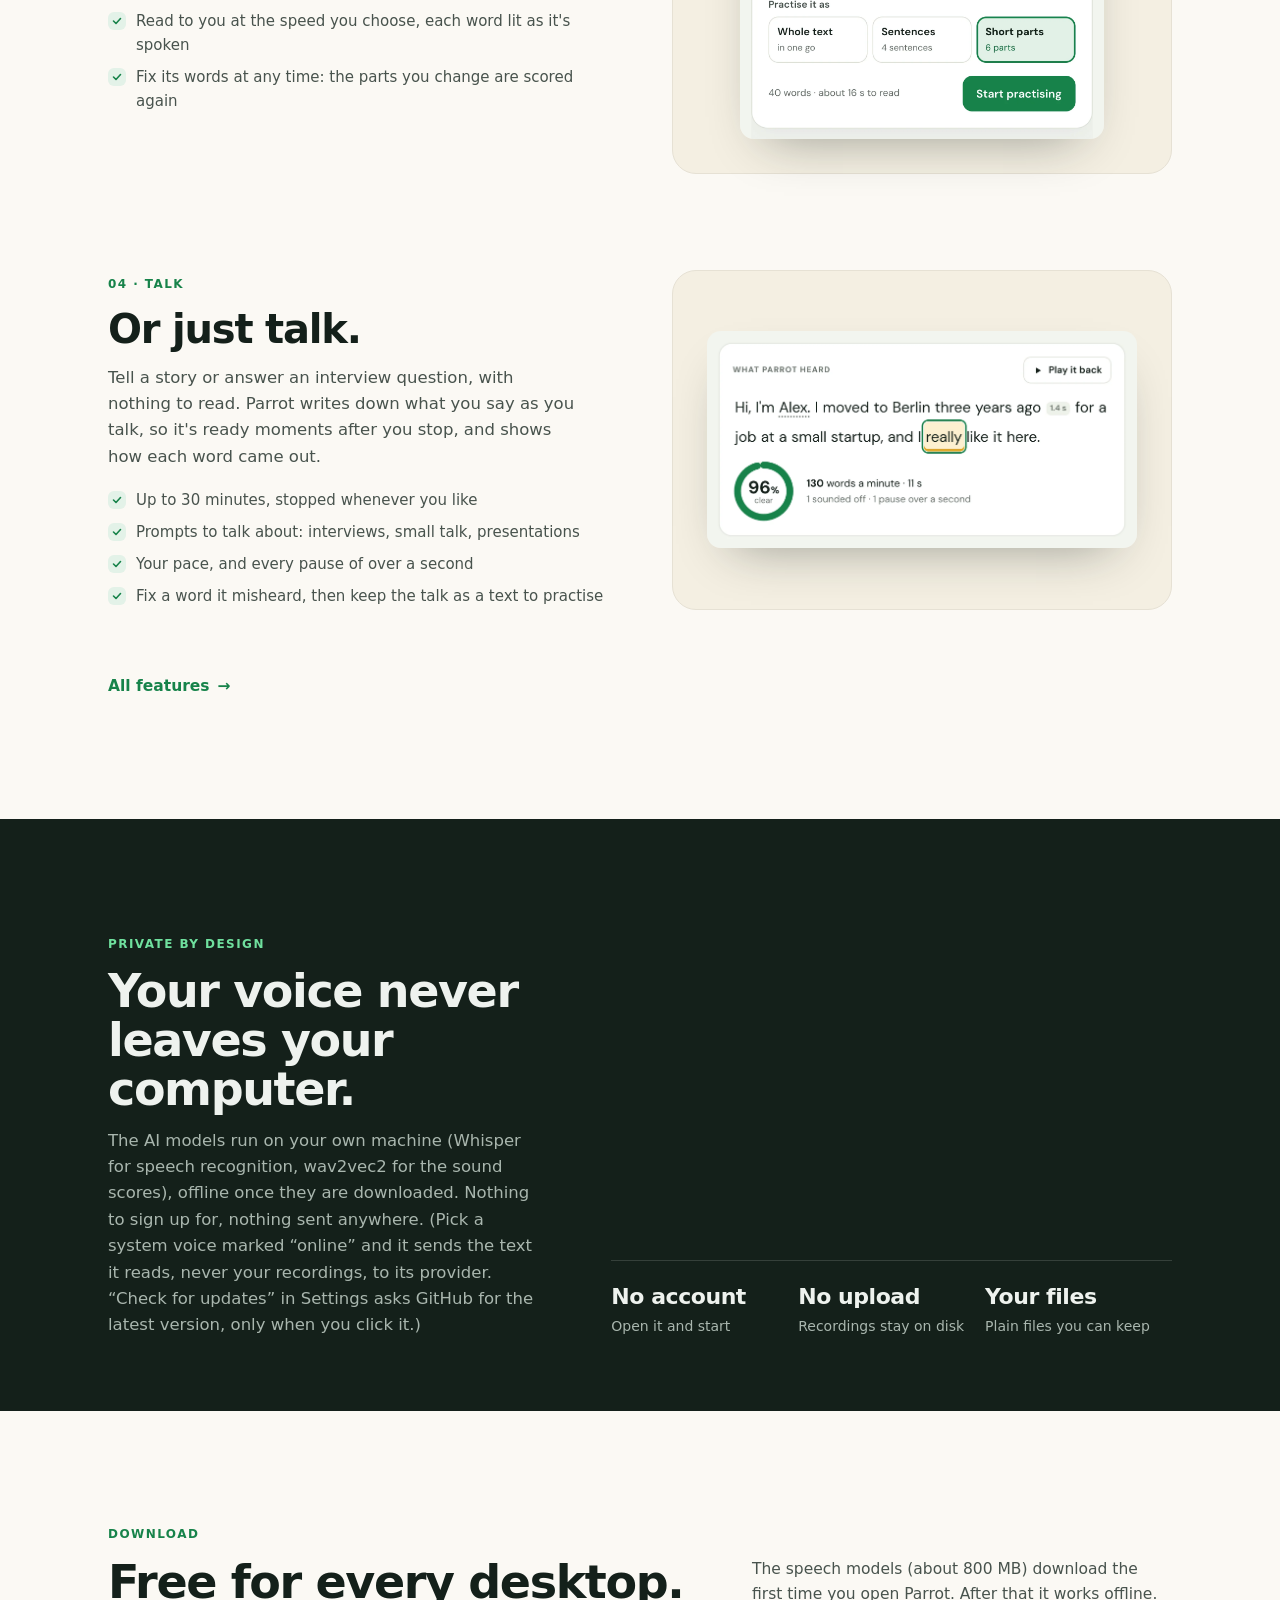
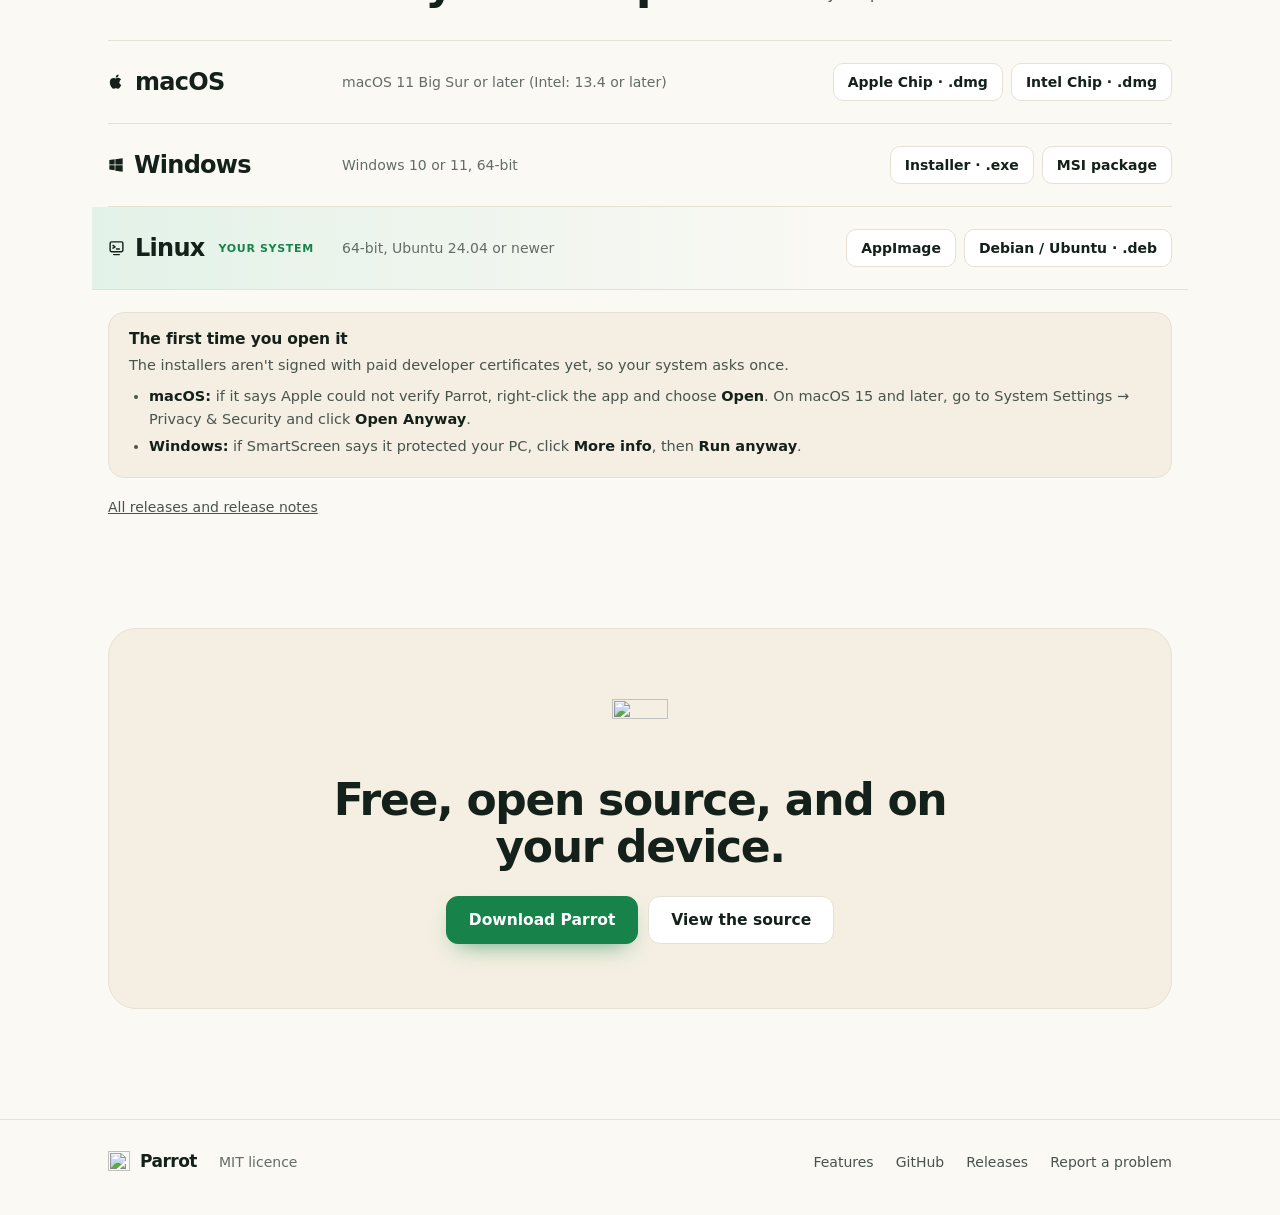
==== commit 63626215: "docs: Bring the website up to date with Speak freely The site still said a talk could last 10 minute" ====
--- a/docs/index.html
+++ b/docs/index.html
@@ -124,6 +124,7 @@
           <ul>
             <li>Your texts are kept, with where you left off</li>
             <li>Read to you at the speed you choose, each word lit as it's spoken</li>
+            <li>Fix its words at any time: the parts you change are scored again</li>
           </ul>
         </div>
         <div class="pic"><img src="features/texts.webp" width="1344" height="1554" alt="The new-text box with a wedding toast pasted in, and the choice to practise it whole, in 4 sentences or in 6 short parts." loading="lazy"></div>
@@ -133,9 +134,10 @@
         <div>
           <span class="eyebrow">04 · Talk</span>
           <h2>Or just talk.</h2>
-          <p>Tell a story or answer an interview question, with nothing to read. Parrot writes down what you said and shows how each word came out.</p>
+          <p>Tell a story or answer an interview question, with nothing to read. Parrot writes down what you say as you talk, so it's ready moments after you stop, and shows how each word came out.</p>
           <ul>
-            <li>Up to 10 minutes, stopped whenever you like</li>
+            <li>Up to 30 minutes, stopped whenever you like</li>
+            <li>Prompts to talk about: interviews, small talk, presentations</li>
             <li>Your pace, and every pause of over a second</li>
             <li>Fix a word it misheard, then keep the talk as a text to practise</li>
           </ul>
